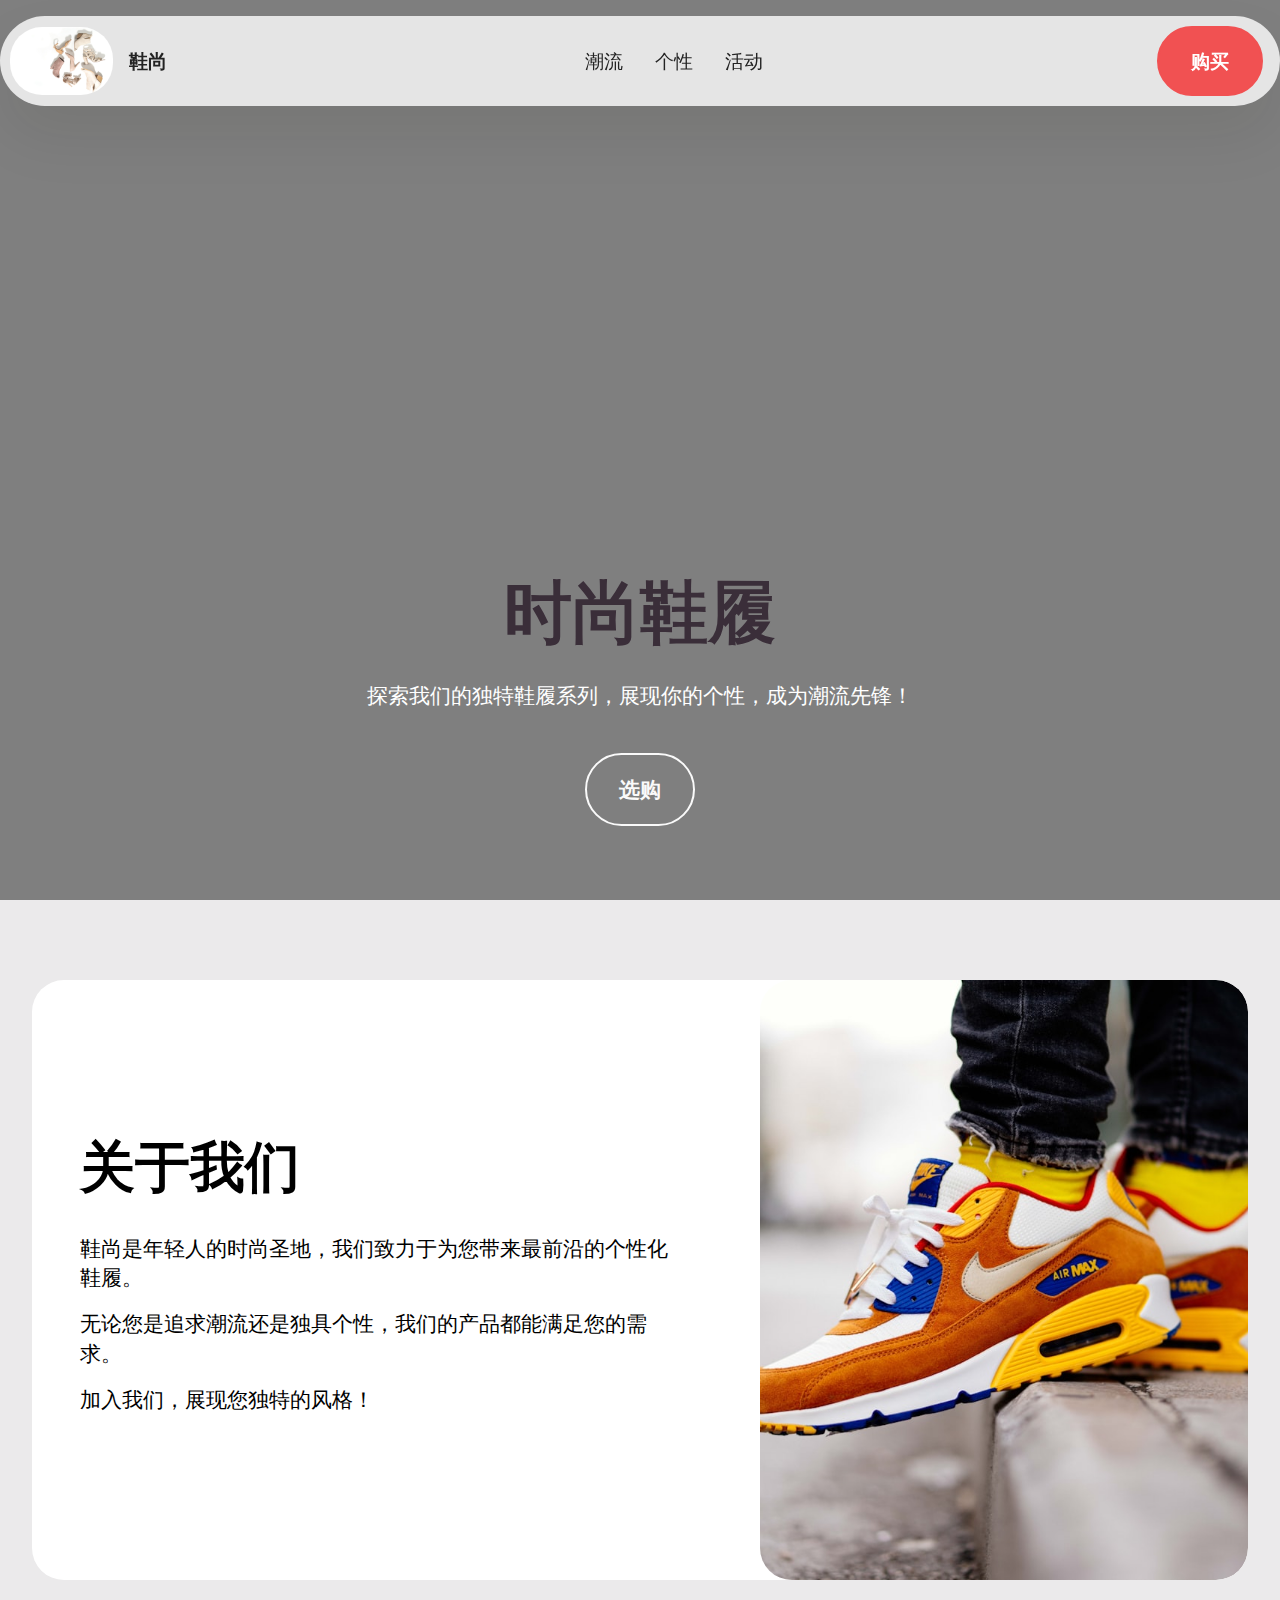
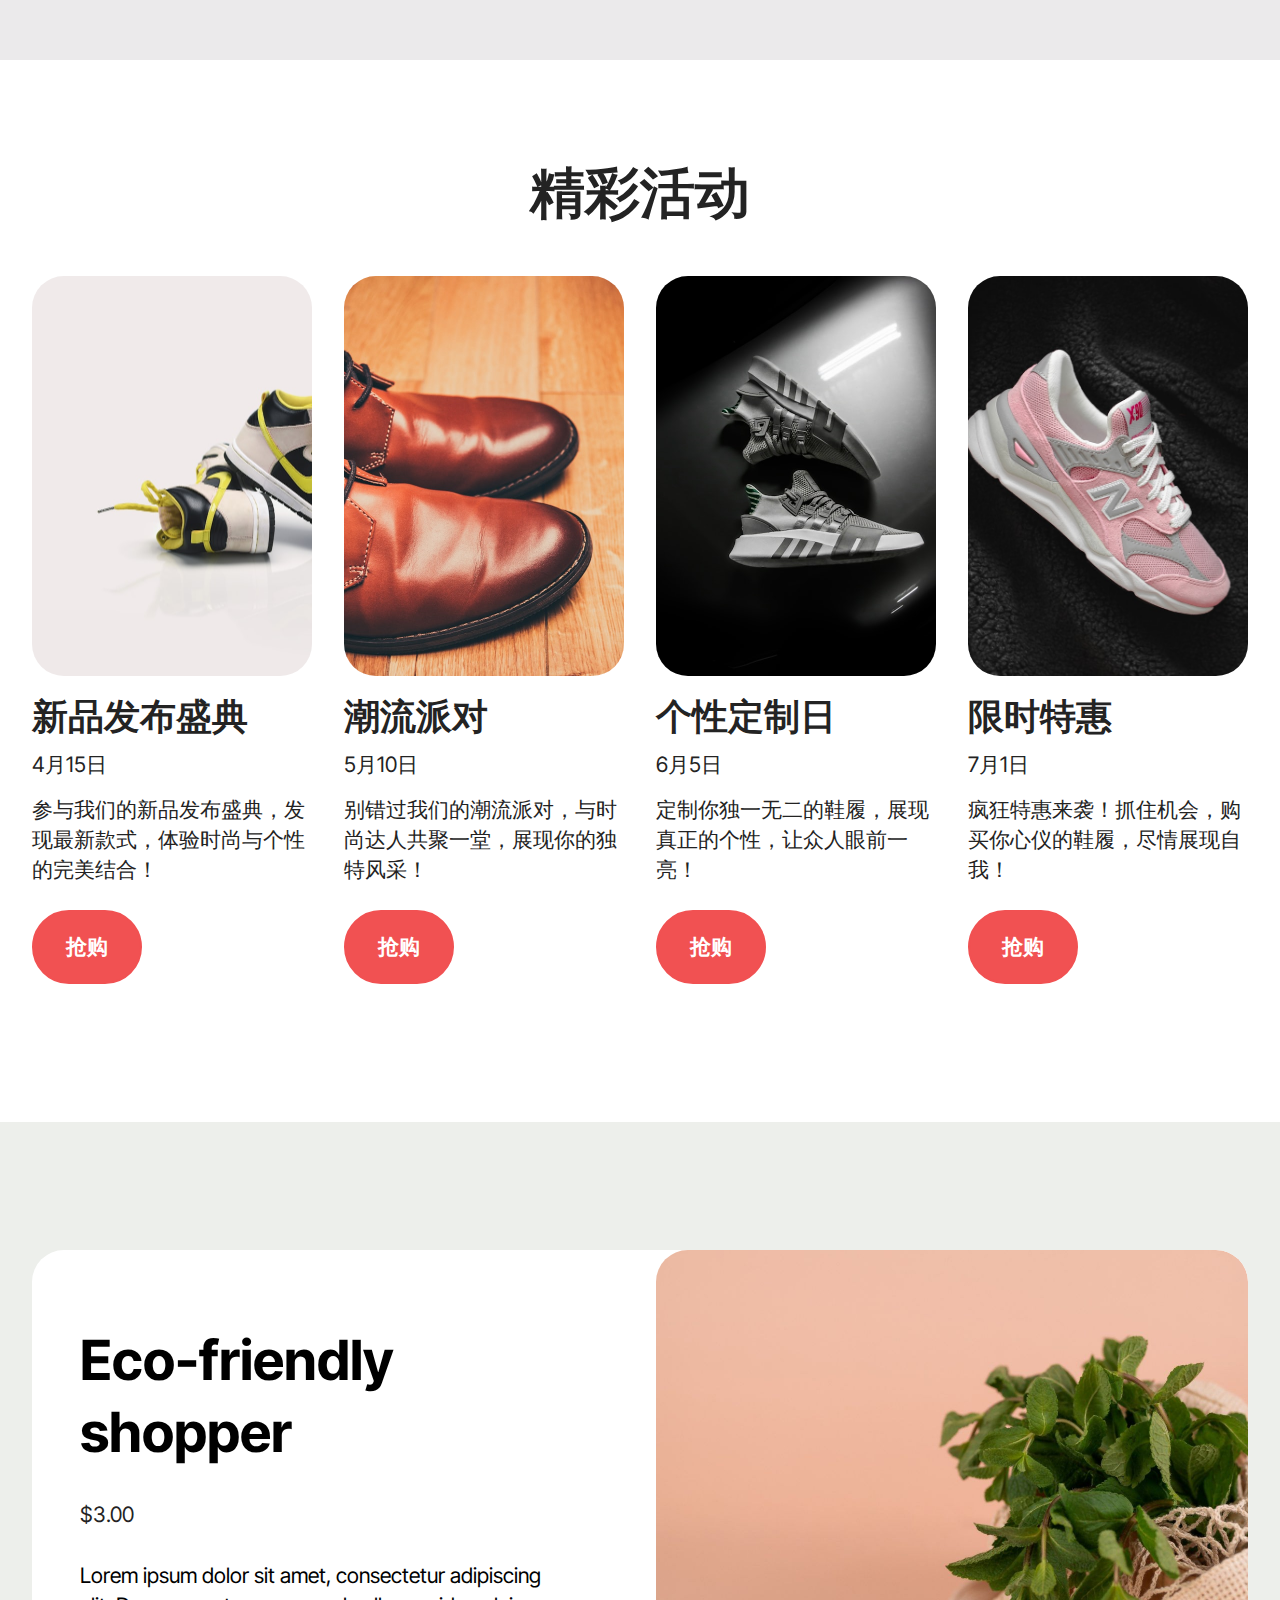
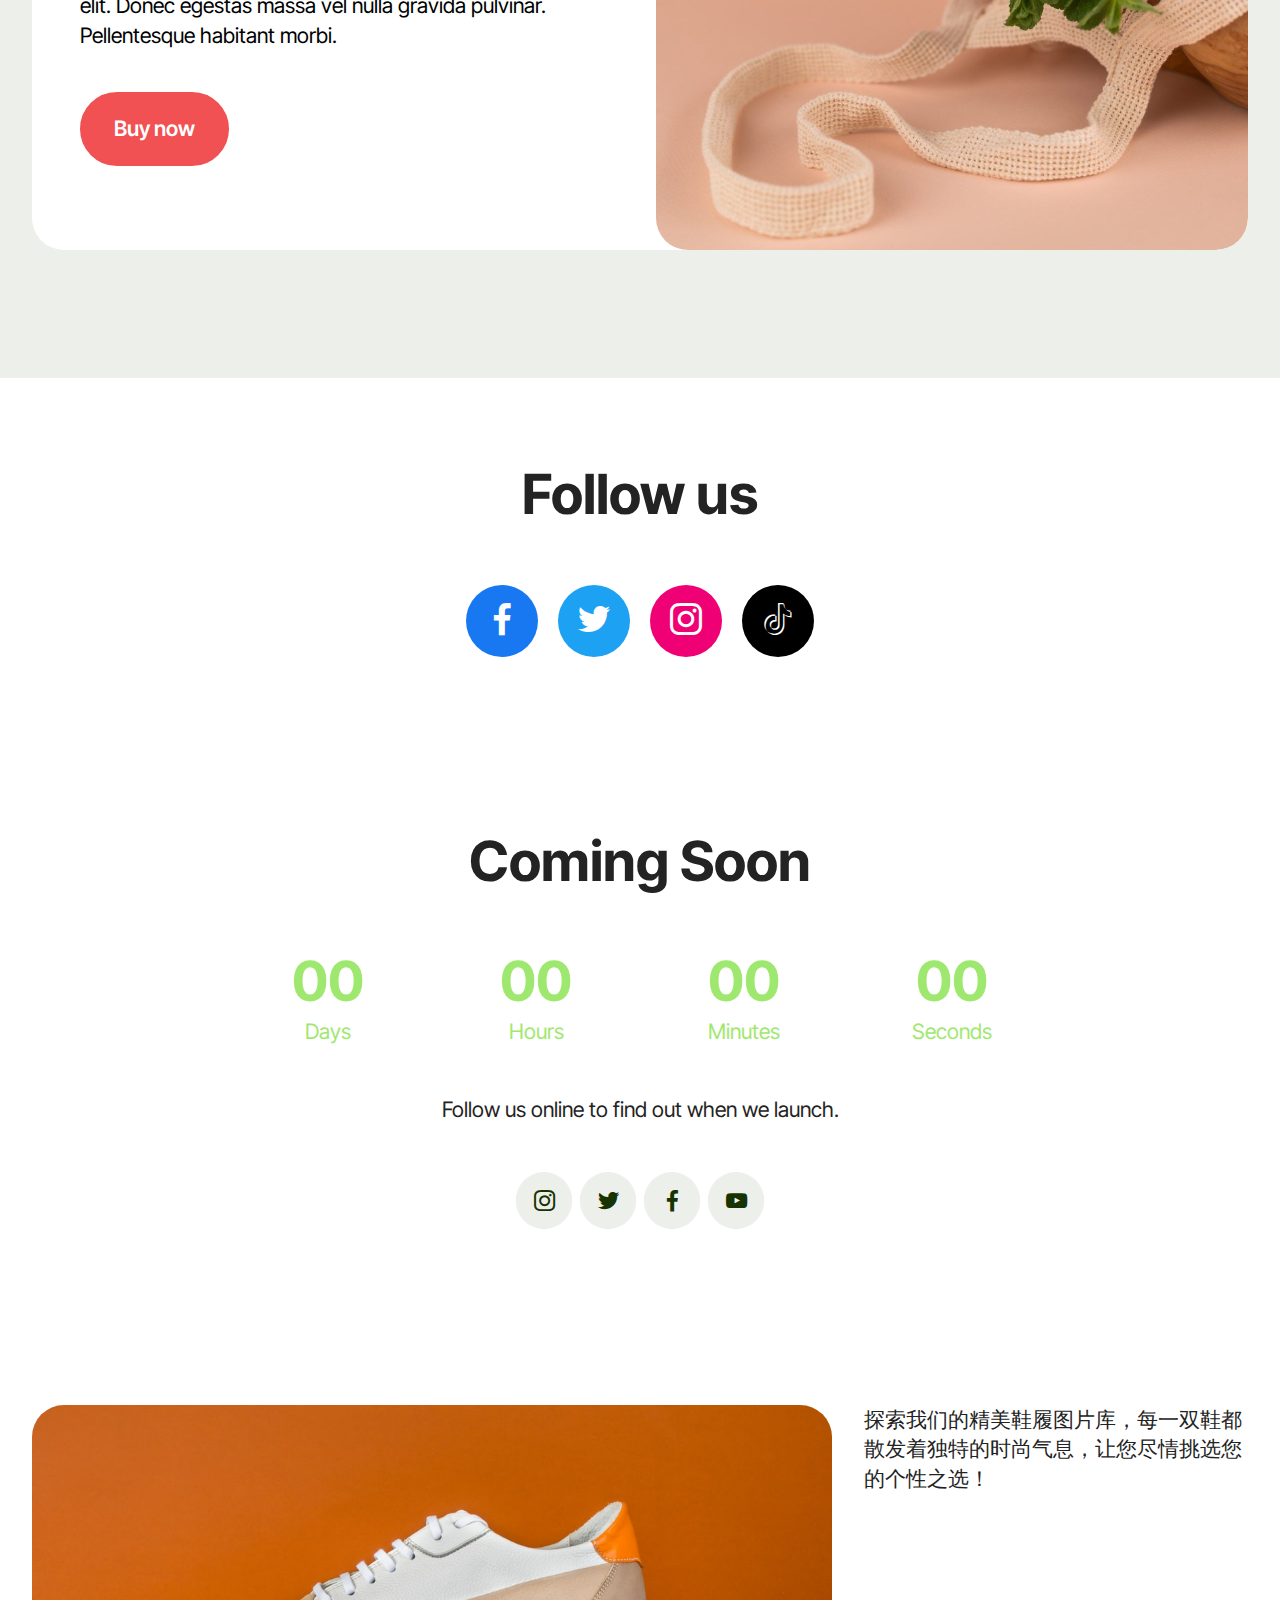
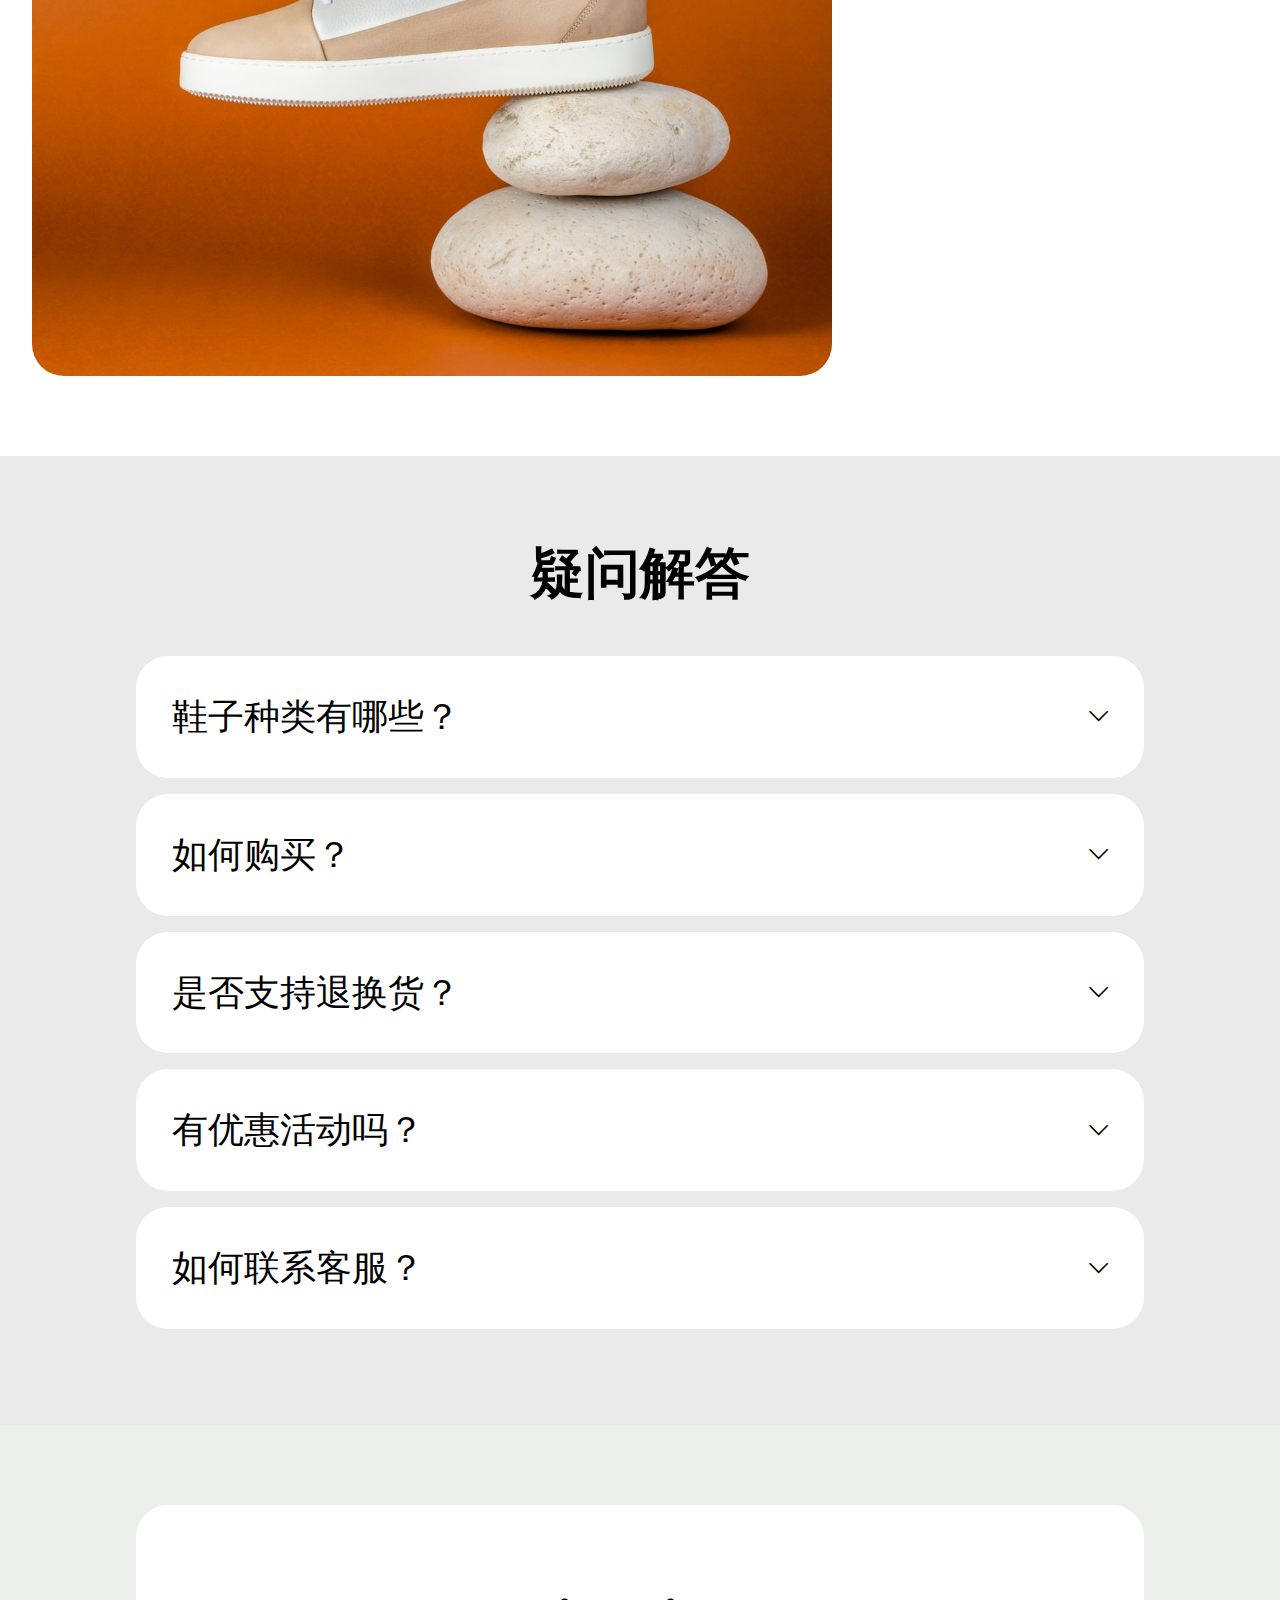
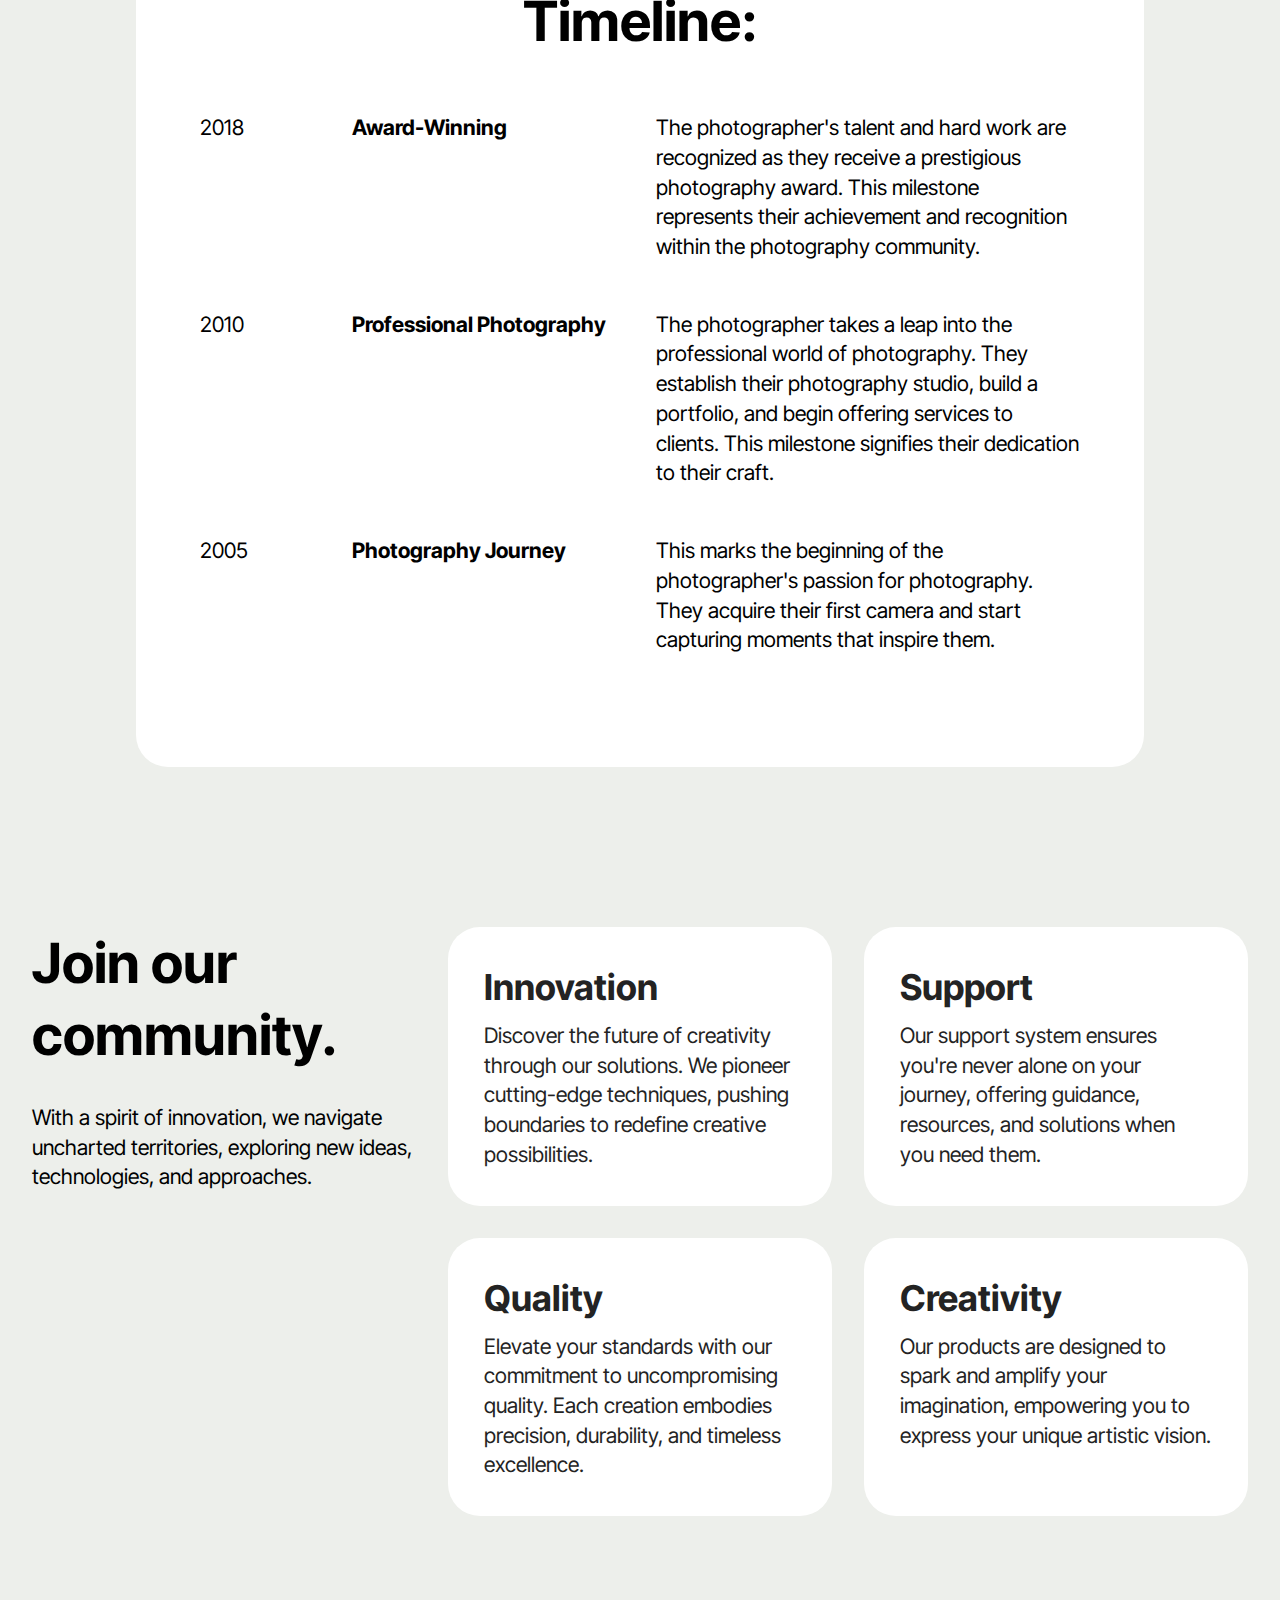
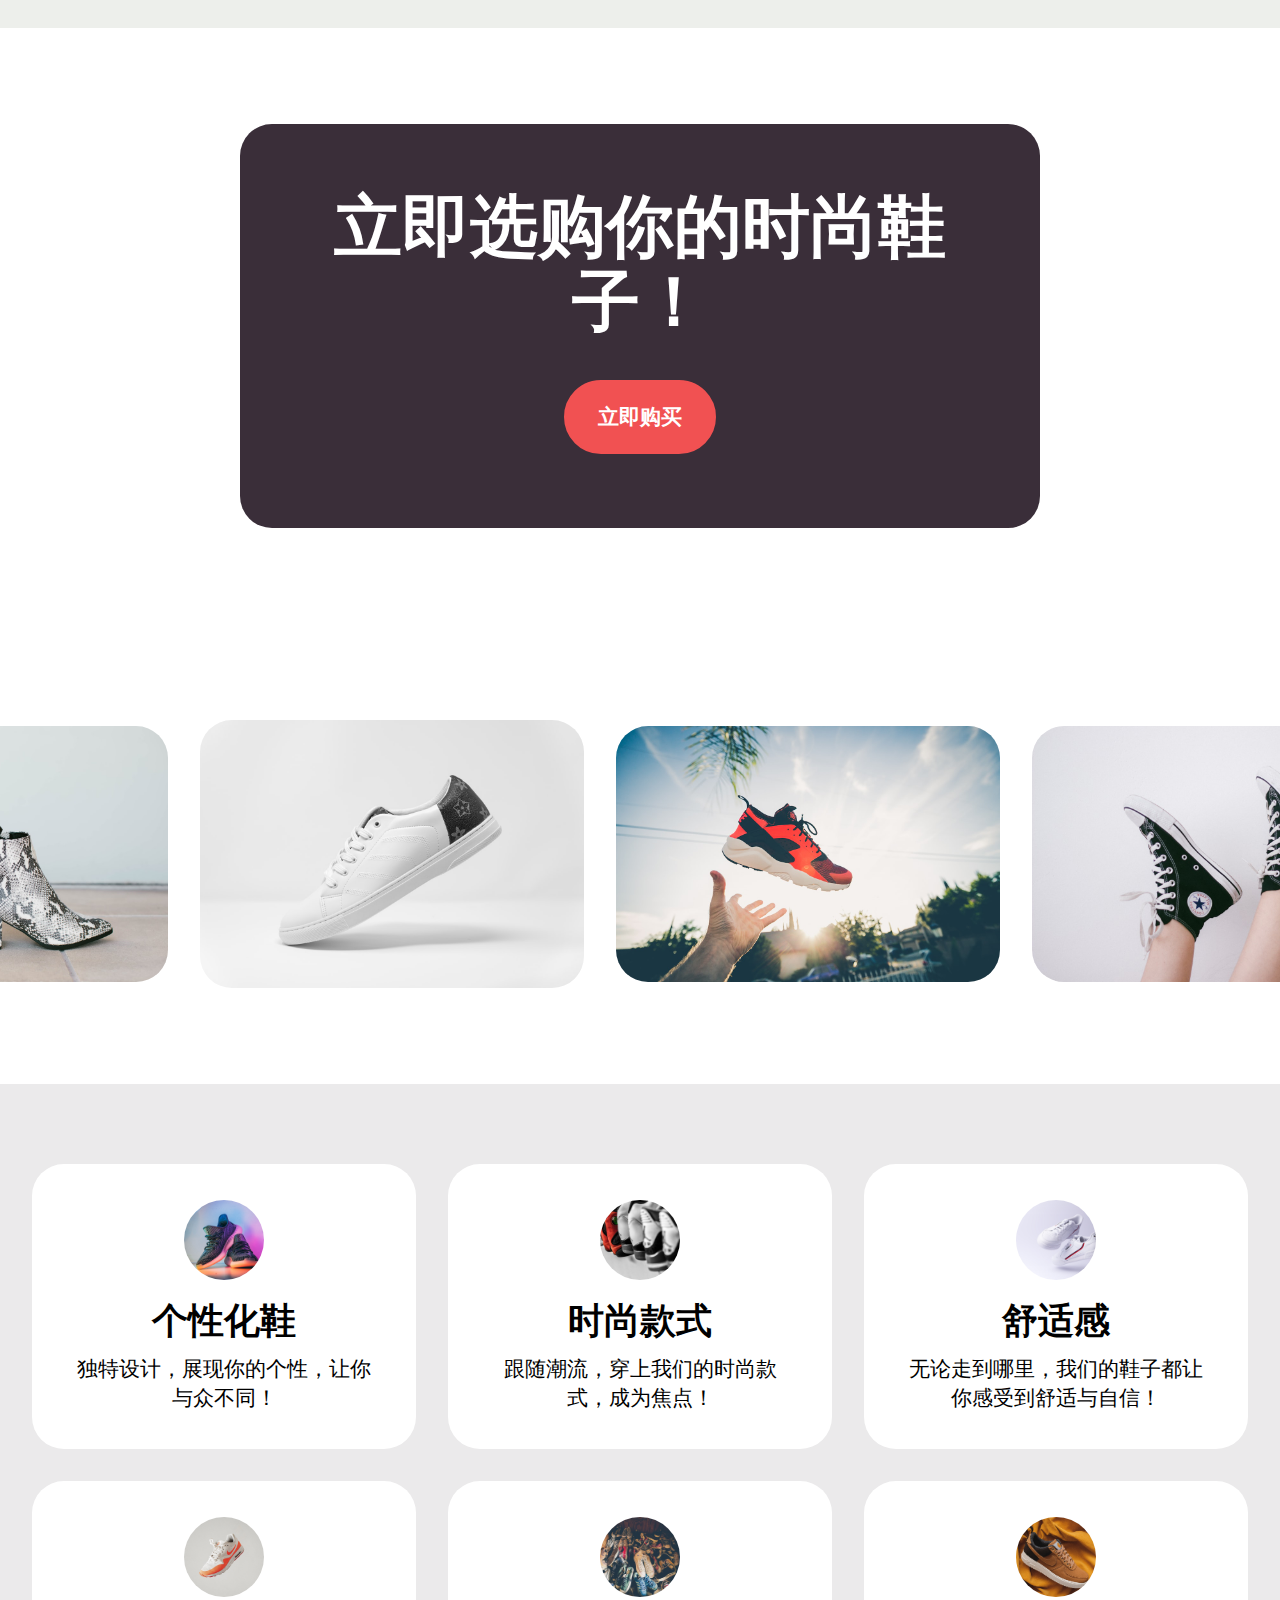
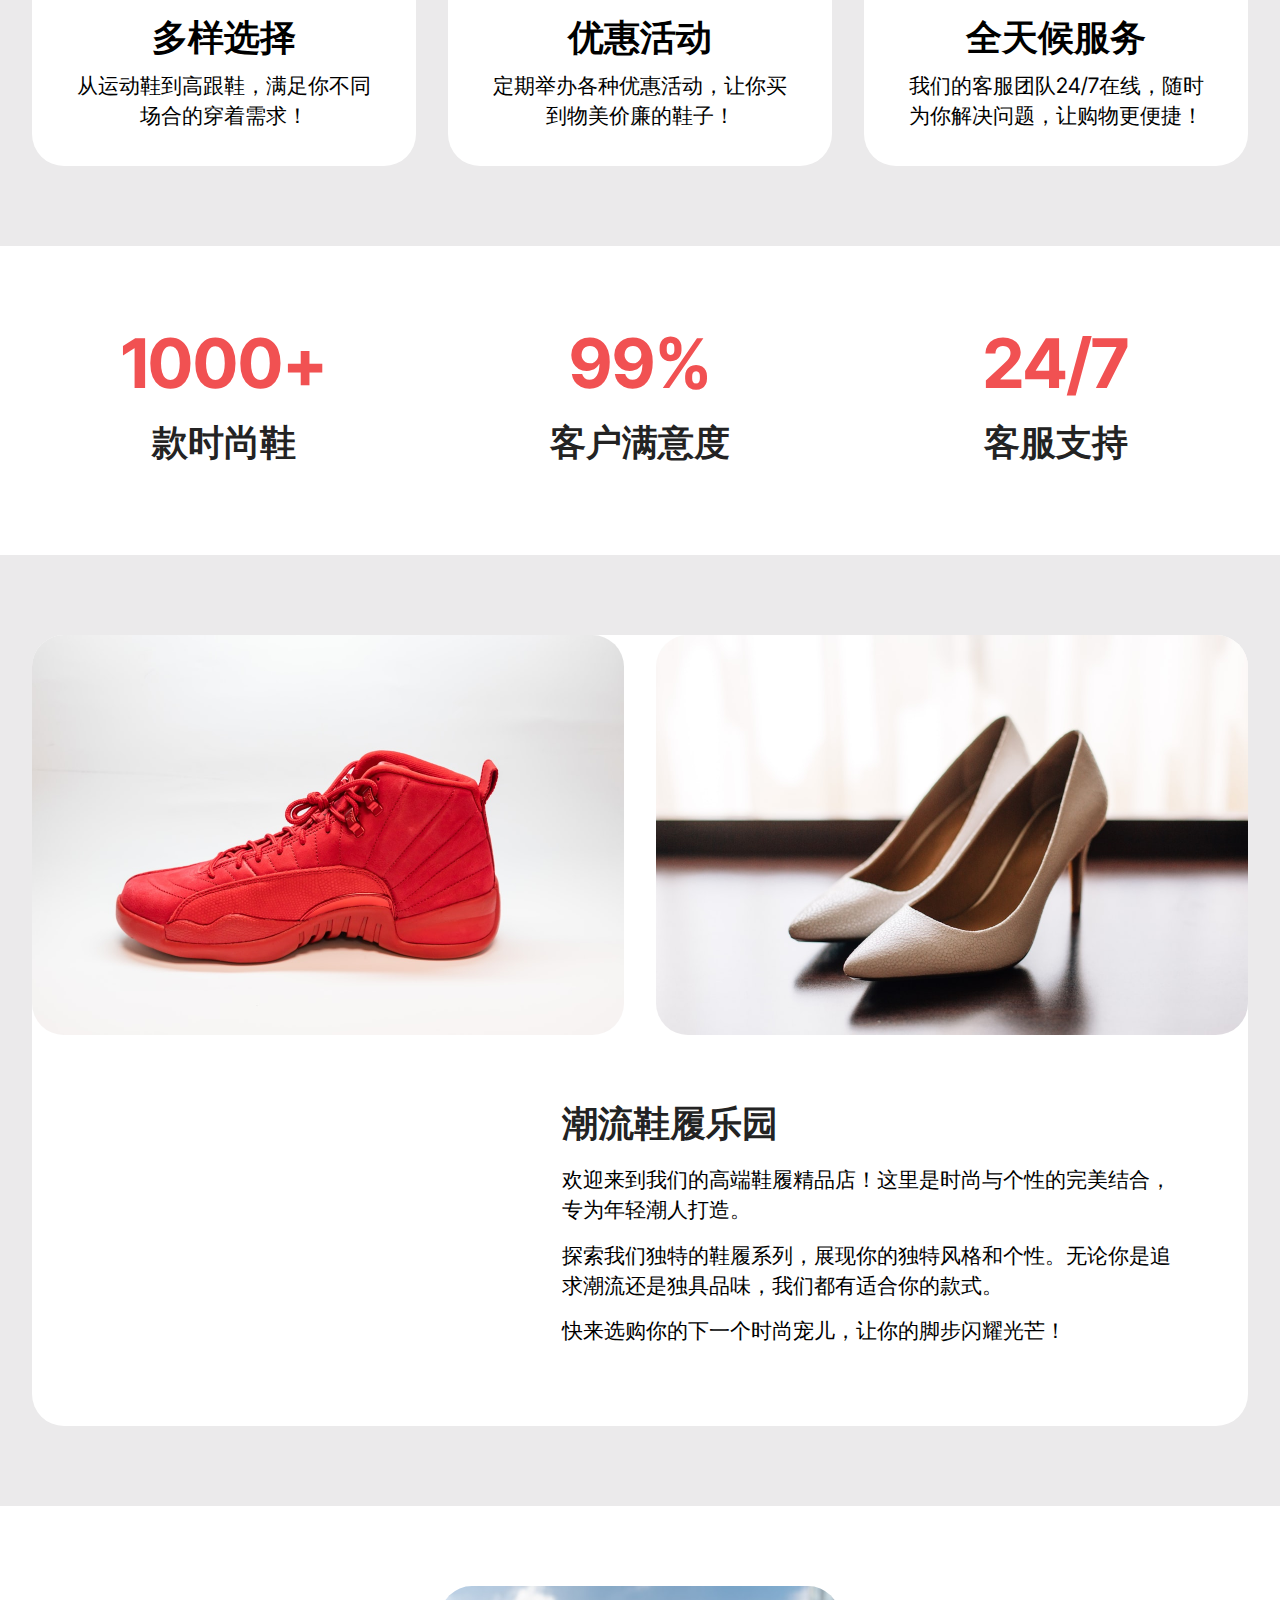
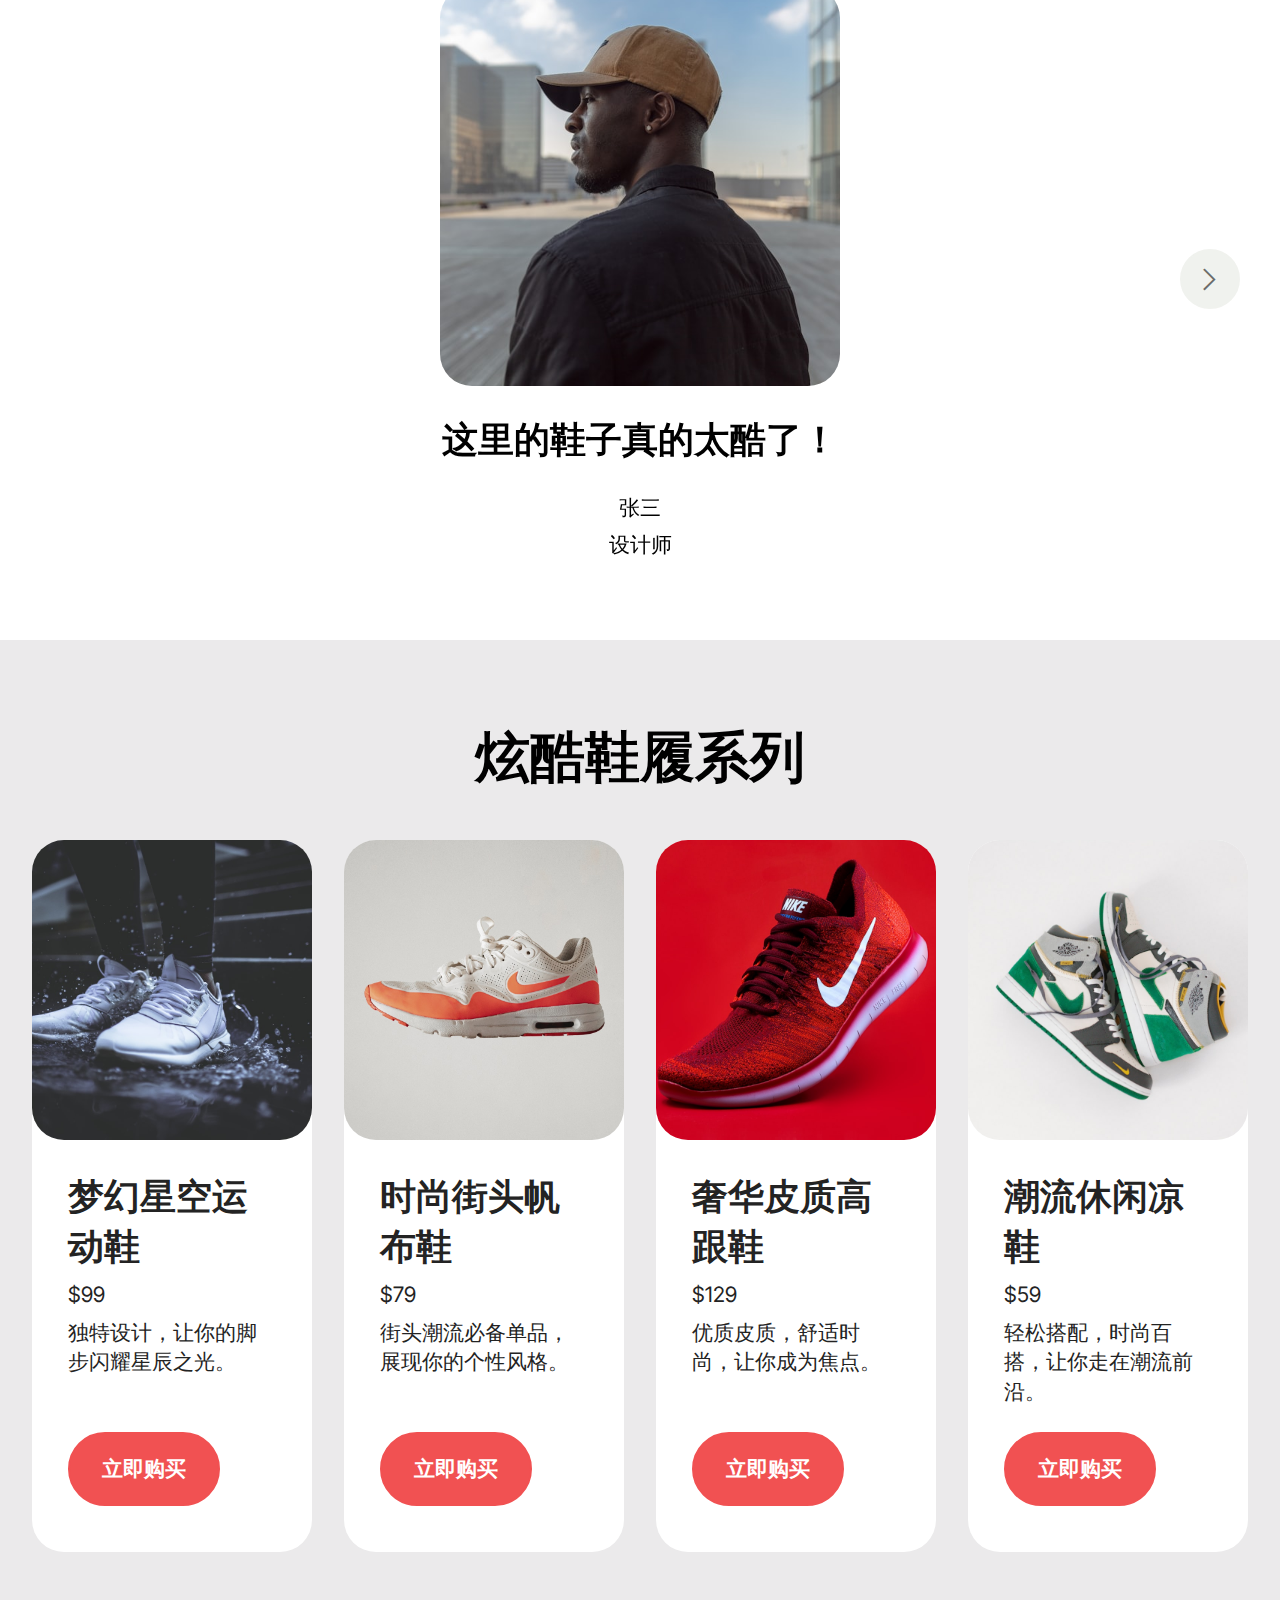
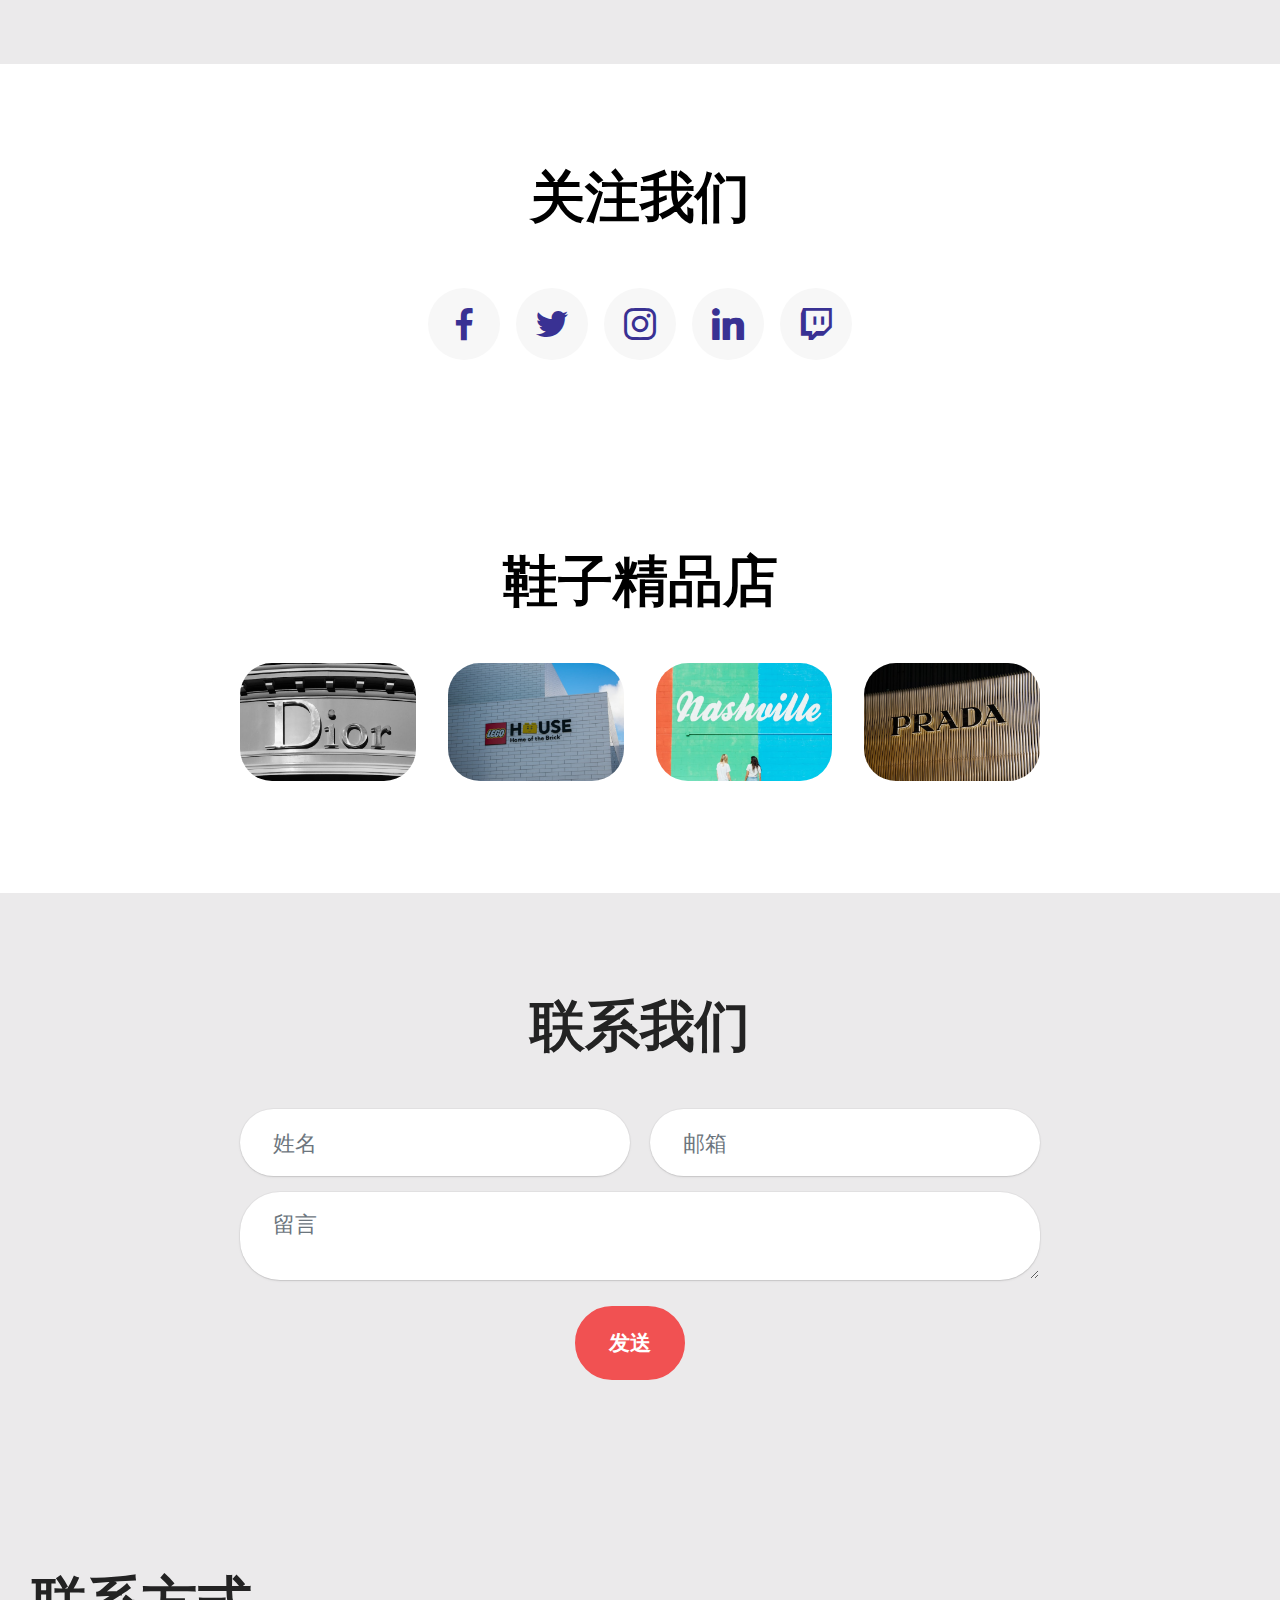
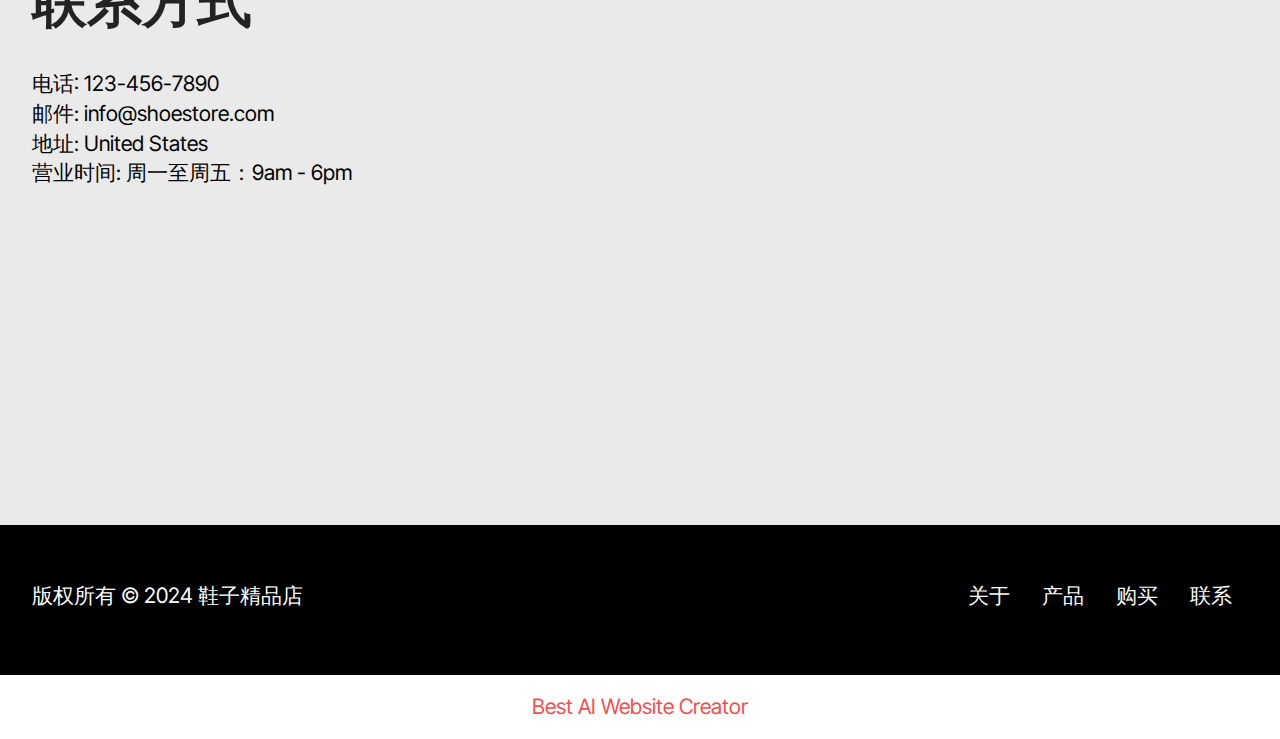
==== index.html @ a9152b02 "create github pages" ====
<!DOCTYPE html>
<html  >
<head>
  <!-- Site made with Mobirise Website Builder v5.9.17, https://mobirise.com -->
  <meta charset="UTF-8">
  <meta http-equiv="X-UA-Compatible" content="IE=edge">
  <meta name="generator" content="Mobirise v5.9.17, mobirise.com">
  <meta name="viewport" content="width=device-width, initial-scale=1, minimum-scale=1">
  <link rel="shortcut icon" href="assets/images/photo-1519415943484-9fa1873496d4.jpeg" type="image/x-icon">
  <meta name="description" content="我们的网站专注于为年轻人提供个性化、时尚的鞋子产品，让你的步伐与众不同。">
  
  
  <title>时尚鞋品</title>
  <link rel="stylesheet" href="assets/web/assets/mobirise-icons2/mobirise2.css">
  <link rel="stylesheet" href="assets/bootstrap/css/bootstrap.min.css">
  <link rel="stylesheet" href="assets/bootstrap/css/bootstrap-grid.min.css">
  <link rel="stylesheet" href="assets/bootstrap/css/bootstrap-reboot.min.css">
  <link rel="stylesheet" href="assets/parallax/jarallax.css">
  <link rel="stylesheet" href="assets/dropdown/css/style.css">
  <link rel="stylesheet" href="assets/socicon/css/styles.css">
  <link rel="stylesheet" href="assets/theme/css/style.css">
  <link rel="preload" href="https://fonts.googleapis.com/css2?family=Inter+Tight:wght@400;700&display=swap&display=swap" as="style" onload="this.onload=null;this.rel='stylesheet'">
  <noscript><link rel="stylesheet" href="https://fonts.googleapis.com/css2?family=Inter+Tight:wght@400;700&display=swap&display=swap"></noscript>
  <link rel="preload" as="style" href="assets/mobirise/css/mbr-additional.css?v=G4DQ1J"><link rel="stylesheet" href="assets/mobirise/css/mbr-additional.css?v=G4DQ1J" type="text/css">

  
  
  
</head>
<body>
  
  <section data-bs-version="5.1" class="menu menu2 cid-u8G5Q96lY0" once="menu" id="menu-5-u8G5Q96lY0">
	

	<nav class="navbar navbar-dropdown navbar-fixed-top navbar-expand-lg">
		<div class="container">
			<div class="navbar-brand">
				<span class="navbar-logo">
					<a href="https://mobiri.se">
						<img src="assets/images/photo-1519415943484-9fa1873496d4.jpeg" alt="Mobirise Website Builder" style="height: 4.3rem;">
					</a>
				</span>
				<span class="navbar-caption-wrap"><a class="navbar-caption text-black display-4" href="https://mobiri.se">鞋尚</a></span>
			</div>
			<button class="navbar-toggler" type="button" data-toggle="collapse" data-bs-toggle="collapse" data-target="#navbarSupportedContent" data-bs-target="#navbarSupportedContent" aria-controls="navbarNavAltMarkup" aria-expanded="false" aria-label="Toggle navigation">
				<div class="hamburger">
					<span></span>
					<span></span>
					<span></span>
					<span></span>
				</div>
			</button>
			<div class="collapse navbar-collapse" id="navbarSupportedContent">
				<ul class="navbar-nav nav-dropdown" data-app-modern-menu="true">
					<li class="nav-item">
						<a class="nav-link link text-black display-4" href="https://mobiri.se">潮流</a>
					</li>
					<li class="nav-item">
						<a class="nav-link link text-black display-4" href="https://mobiri.se" aria-expanded="false">个性</a>
					</li>
					<li class="nav-item">
						<a class="nav-link link text-black display-4" href="https://mobiri.se">活动</a>
					</li>
				</ul>
				
				<div class="navbar-buttons mbr-section-btn">
					<a class="btn btn-primary display-4" href="https://mobiri.se">购买</a>
				</div>
			</div>
		</div>
	</nav>
</section>

<section data-bs-version="5.1" class="header18 cid-u8G5Q96Yy4 mbr-fullscreen" data-bg-video="https://www.youtube.com/embed/yIVl7KOnA2A?autoplay=1&amp;loop=1&amp;playlist=yIVl7KOnA2A&amp;t=20&amp;mute=1&amp;playsinline=1&amp;controls=0&amp;showinfo=0&amp;autohide=1&amp;allowfullscreen=true&amp;mode=transparent" id="hero-16-u8G5Q96Yy4">
  

  <div class="mbr-overlay" style="opacity: 0.5; background-color: rgb(0, 0, 0);"></div>
  <div class="container-fluid">
    <div class="row">
      <div class="content-wrap col-12 col-md-12">
        <h1 class="mbr-section-title mbr-fonts-style mbr-white mb-4 display-1">
          <strong>时尚鞋履</strong>
        </h1>
        
        <p class="mbr-fonts-style mbr-text mbr-white mb-4 display-7">探索我们的独特鞋履系列，展现你的个性，成为潮流先锋！</p>
        <div class="mbr-section-btn">
          <a class="btn btn-white-outline display-7" href="https://mobiri.se">选购</a>
        </div>
      </div>
    </div>
  </div>
</section>

<section data-bs-version="5.1" class="article05 cid-u8G5Q97QCG" id="about-me-5-u8G5Q97QCG">
  

  
  

  <div class="container">
    <div class="row justify-content-center align-items-center">
      <div class="col-12">
        <div class="card-wrapper">
          <div class="row">
            <div class="col-12 col-md-12 col-lg-5 image-wrapper">
              <img class="w-100" src="assets/images/photo-1514989940723-e8e51635b782.jpeg" alt="Mobirise Website Builder">
            </div>
            <div class="col-12 col-lg col-md-12">
              <div class="text-wrapper align-left">
                <h1 class="mbr-section-title mbr-fonts-style mb-4 display-2">
                  <strong>关于我们</strong>
                </h1>
                <p class="mbr-text mbr-fonts-style mb-3 display-7">鞋尚是年轻人的时尚圣地，我们致力于为您带来最前沿的个性化鞋履。</p>
                <p class="mbr-text mbr-fonts-style mb-3 display-7">无论您是追求潮流还是独具个性，我们的产品都能满足您的需求。</p>
                <p class="mbr-text mbr-fonts-style display-7">加入我们，展现您独特的风格！</p>
                
              </div>
            </div>
          </div>
        </div>
      </div>
    </div>
  </div>
</section>

<section data-bs-version="5.1" class="features03 cid-u8G5Q9720L" id="events-1-u8G5Q9720L">
  
  
  <div class="container-fluid">
    <div class="row justify-content-center mb-5">
      <div class="col-12 content-head">
        <div class="mbr-section-head">
          <h4 class="mbr-section-title mbr-fonts-style align-center mb-0 display-2">
            <strong>精彩活动</strong>
          </h4>
          
        </div>
      </div>
    </div>
    <div class="row">
      <div class="item features-image col-12 col-md-6 col-lg-3 active">
        <div class="item-wrapper">
          <div class="item-img mb-3">
            <img src="assets/images/photo-1524532787116-e70228437bbe.jpeg" alt="Mobirise Website Builder" title="">
          </div>
          <div class="item-content align-left">
            <h5 class="item-title mbr-fonts-style mt-0 mb-2 display-5">
              <strong>新品发布盛典</strong>
            </h5>
            <p class="mbr-text mbr-fonts-style mb-3 display-7">4月15日</p>
            <p class="mbr-text mbr-fonts-style mb-3 display-7">参与我们的新品发布盛典，发现最新款式，体验时尚与个性的完美结合！</p>
            <div class="mbr-section-btn item-footer">
              <a href="" class="btn item-btn btn-primary display-7">抢购</a>
            </div>
          </div>
        </div>
      </div>
      <div class="item features-image col-12 col-md-6 col-lg-3">
        <div class="item-wrapper">
          <div class="item-img mb-3">
            <img src="assets/images/photo-1449505278894-297fdb3edbc1.jpeg" alt="Mobirise Website Builder" title="" data-slide-to="1" data-bs-slide-to="1">
          </div>
          <div class="item-content align-left">
            <h5 class="item-title mbr-fonts-style mb-2 mt-0 display-5">
              <strong>潮流派对</strong>
            </h5>
            <p class="mbr-text mbr-fonts-style mb-3 display-7">5月10日</p>
            <p class="mbr-text mbr-fonts-style mb-3 display-7">别错过我们的潮流派对，与时尚达人共聚一堂，展现你的独特风采！</p>
            <div class="mbr-section-btn item-footer">
              <a href="" class="btn item-btn btn-primary display-7">抢购</a>
            </div>
          </div>
        </div>
      </div>
      <div class="item features-image col-12 col-md-6 col-lg-3">
        <div class="item-wrapper">
          <div class="item-img mb-3">
            <img src="assets/images/photo-1518002171953-a080ee817e1f.jpeg" alt="Mobirise Website Builder" title="" data-slide-to="2" data-bs-slide-to="2">
          </div>
          <div class="item-content align-left">
            <h5 class="item-title mbr-fonts-style mb-2 mt-0 display-5">
              <strong>个性定制日</strong>
            </h5>
            <p class="mbr-text mbr-fonts-style mb-3 display-7">6月5日</p>
            <p class="mbr-text mbr-fonts-style mb-3 display-7">定制你独一无二的鞋履，展现真正的个性，让众人眼前一亮！</p>
            <div class="mbr-section-btn item-footer">
              <a href="" class="btn item-btn btn-primary display-7">抢购</a>
            </div>
          </div>
        </div>
      </div>
      <div class="item features-image col-12 col-md-6 col-lg-3">
        <div class="item-wrapper">
          <div class="item-img mb-3">
            <img src="assets/images/photo-1551107696-a4b0c5a0d9a2.jpeg" alt="Mobirise Website Builder" title="" data-slide-to="2" data-bs-slide-to="2">
          </div>
          <div class="item-content align-left">
            <h5 class="item-title mbr-fonts-style mb-2 mt-0 display-5">
              <strong>限时特惠</strong>
            </h5>
            <p class="mbr-text mbr-fonts-style mb-3 display-7">7月1日</p>
            <p class="mbr-text mbr-fonts-style mb-3 display-7">疯狂特惠来袭！抓住机会，购买你心仪的鞋履，尽情展现自我！</p>
            <div class="mbr-section-btn item-footer">
              <a href="" class="btn item-btn btn-primary display-7">抢购</a>
            </div>
          </div>
        </div>
      </div>
    </div>
  </div>
</section>

<section data-bs-version="5.1" class="features025 cid-u8Qt4WSPFW" id="features025-0">
  

  
  

  <div class="container">
    <div class="row justify-content-center align-items-center">
      <div class="col-12">
        <div class="card-wrapper">
          <div class="row">
            <div class="col-12 col-md-12 col-lg-6 image-wrapper">
              <img class="w-100" src="assets/images/shop4.jpg" alt="Mobirise Website Builder">
            </div>
            <div class="col-12 col-lg col-md-12">
              <div class="text-wrapper align-left">
                <h5 class="mbr-section-title mbr-fonts-style mb-4 display-2">
                  <strong>Eco-friendly shopper</strong>
                </h5>
                <p class="price mbr-fonts-style mb-4 display-7">
                  $3.00<br>
                </p>
                <p class="mbr-text mbr-fonts-style mb-4 display-7">
                  Lorem ipsum dolor sit amet, consectetur adipiscing elit. Donec
                  egestas massa vel nulla gravida pulvinar. Pellentesque
                  habitant morbi.<br>
                </p>
                <div class="mbr-section-btn mt-3">
                  <a class="btn btn-lg btn-primary display-7" href="https://mobiri.se">Buy now</a>
                </div>
              </div>
            </div>
          </div>
        </div>
      </div>
    </div>
  </div>
</section>

<section data-bs-version="5.1" class="social4 cid-u8QMaXLTaz" id="social04-b">
    
    
    

    <div class="container">
        <div class="media-container-row">
            <div class="col-12">
                <h3 class="mbr-section-title align-center mb-5 mbr-fonts-style display-2">
                    <strong>Follow us</strong>
                </h3>
                <div class="social-list align-center">
                    <a class="iconfont-wrapper bg-facebook m-2 " target="_blank" href="https://mobiri.se">
                        <span class="socicon-facebook socicon"></span>
                    </a>
                    <a class="iconfont-wrapper bg-twitter m-2" href="https://mobiri.se" target="_blank">
                        <span class="socicon-twitter socicon"></span>
                    </a>
                    <a class="iconfont-wrapper bg-instagram m-2" href="https://mobiri.se" target="_blank">
                        <span class="socicon-instagram socicon"></span>
                    </a>
                    
                    
                    
                    
                    
                    <a class="iconfont-wrapper bg-tiktok m-2" href="https://mobiri.se" target="_blank">
                        <span class="socicon-tiktok socicon"></span>
                    </a>
                    
                    
                </div>
            </div>
        </div>
    </div>
</section>

<section data-bs-version="5.1" class="countdown1 cid-u8Qt5sM6xh" id="countdown1-1">
    
    
    
    
    <div class="container">
        <div class="row justify-content-center">
            <div class="col-lg-8">
                <h3 class="mbr-section-title mb-5 align-center mbr-fonts-style display-2">
                    <strong>Coming Soon</strong>
                </h3>
                
                <div class="countdown-cont align-center mb-5 display-2">
                    <div title="Days" class="daysCountdown col-xs-3 col-sm-3 col-md-3 display-4"></div>
                    <div title="Hours" class="hoursCountdown col-xs-3 col-sm-3 col-md-3 display-4"></div>
                    <div title="Minutes" class="minutesCountdown col-xs-3 col-sm-3 col-md-3 display-4"></div>
                    <div title="Seconds" class="secondsCountdown col-xs-3 col-sm-3 col-md-3 display-4"></div>
                    <div class="countdown" data-due-date="2025/01/01"></div>
                </div>
                <p class="mbr-text mb-5 align-center mbr-fonts-style display-7">
                    Follow us online to find out when we launch.
                </p>
                <div class="icons-menu row justify-content-center display-7">
                    
                    
                    
                    
                <div class="soc-item col-auto">
                        <a href="https://instagram.com/mobirise" target="_blank" class="social__link">
                            <span class="mbr-iconfont socicon-instagram socicon"></span>
                        </a>
                    </div><div class="soc-item col-auto">
                        <a href="https://twitter.com/mobirise" target="_blank" class="social__link">
                            <span class="mbr-iconfont socicon-twitter socicon"></span>
                        </a>
                    </div><div class="soc-item col-auto">
                        <a href="https://facebook.com/Mobirise/" target="_blank" class="social__link">
                            <span class="mbr-iconfont socicon socicon-facebook"></span>
                        </a>
                    </div><div class="soc-item col-auto">
                        <a href="https://youtube.com/c/mobirise" target="_blank" class="social__link">
                            <span class="mbr-iconfont socicon socicon-youtube"></span>
                        </a>
                    </div></div>
                
            </div>
        </div>
    </div>
</section>

<section data-bs-version="5.1" class="image05 cid-u8G5Q9706r" id="image-7-u8G5Q9706r">    
    
    
    
    <div class="container">
        <div class="row ">
            <div class="col-12 col-lg-8">
                <div class="image-wrapper mb-4">
                    <img class="w-100" src="assets/images/photo-1603808033587-935942847de4.jpeg" alt="Mobirise Website Builder">
                </div>
                
            </div>
            <div class="col-12 col-lg">
                <p class="mbr-side-description mbr-fonts-style mb-4 align-center display-7">探索我们的精美鞋履图片库，每一双鞋都散发着独特的时尚气息，让您尽情挑选您的个性之选！</p>
            </div>
        </div>
    </div>
</section>

<section data-bs-version="5.1" class="list1 cid-u8G5Q9795j" id="faq-1-u8G5Q9795j">
    
    
    <div class="container">
        <div class="row justify-content-center">
            <div class="col-12 col-md-12 col-lg-10 m-auto">
                <div class="content">
                    <div class="row justify-content-center mb-5">
                        <div class="col-12 content-head">
                            <div class="mbr-section-head">
                                <h4 class="mbr-section-title mbr-fonts-style align-center mb-0 display-2">
                                    <strong>疑问解答</strong>
                                </h4>
                                
                            </div>
                        </div>
                    </div>
                    <div id="bootstrap-accordion_8" class="panel-group accordionStyles accordion" role="tablist" aria-multiselectable="true">
                        <div class="card">
                            <div class="card-header" role="tab" id="headingOne">
                                <a role="button" class="panel-title collapsed" data-toggle="collapse" data-bs-toggle="collapse" data-core="" href="#collapse1_8" aria-expanded="false" aria-controls="collapse1">
                                    <h6 class="panel-title-edit mbr-semibold mbr-fonts-style mb-0 display-5">鞋子种类有哪些？</h6>
                                    <span class="sign mbr-iconfont mobi-mbri-arrow-down"></span>
                                </a>
                            </div>
                            <div id="collapse1_8" class="panel-collapse noScroll collapse" role="tabpanel" aria-labelledby="headingOne" data-parent="#accordion" data-bs-parent="#bootstrap-accordion_8">
                                <div class="panel-body">
                                    <p class="mbr-fonts-style panel-text display-7">我们网站提供各种个性化、时尚款的鞋子，包括运动鞋、休闲鞋、高跟鞋等。无论你是追求舒适还是时尚，我们都能满足你的需求！</p>
                                </div>
                            </div>
                        </div>
                        <div class="card">
                            <div class="card-header" role="tab" id="headingOne">
                                <a role="button" class="panel-title collapsed" data-toggle="collapse" data-bs-toggle="collapse" data-core="" href="#collapse2_8" aria-expanded="false" aria-controls="collapse2">
                                    <h6 class="panel-title-edit mbr-semibold mbr-fonts-style mb-0 display-5">如何购买？</h6>
                                    <span class="sign mbr-iconfont mobi-mbri-arrow-down"></span>
                                </a>
                            </div>
                            <div id="collapse2_8" class="panel-collapse noScroll collapse" role="tabpanel" aria-labelledby="headingOne" data-parent="#accordion" data-bs-parent="#bootstrap-accordion_8">
                                <div class="panel-body">
                                    <p class="mbr-fonts-style panel-text display-7">购买我们的鞋子非常简单！只需在网站上选择你喜欢的款式和尺码，添加到购物车，然后轻松结账即可。快来体验一下吧！</p>
                                </div>
                            </div>
                        </div>
                        <div class="card">
                            <div class="card-header" role="tab" id="headingOne">
                                <a role="button" class="panel-title collapsed" data-toggle="collapse" data-bs-toggle="collapse" data-core="" href="#collapse3_8" aria-expanded="false" aria-controls="collapse3">
                                    <h6 class="panel-title-edit mbr-semibold mbr-fonts-style mb-0 display-5">是否支持退换货？</h6>
                                    <span class="sign mbr-iconfont mobi-mbri-arrow-down"></span>
                                </a>
                            </div>
                            <div id="collapse3_8" class="panel-collapse noScroll collapse" role="tabpanel" aria-labelledby="headingOne" data-parent="#accordion" data-bs-parent="#bootstrap-accordion_8">
                                <div class="panel-body">
                                    <p class="mbr-fonts-style panel-text display-7">我们提供无忧退换货服务！如果你对购买的鞋子不满意，可在一定时间内申请退换货，让你购物无忧无虑！</p>
                                </div>
                            </div>
                        </div>
                        <div class="card">
                            <div class="card-header" role="tab" id="headingOne">
                                <a role="button" class="panel-title collapsed" data-toggle="collapse" data-bs-toggle="collapse" data-core="" href="#collapse4_8" aria-expanded="false" aria-controls="collapse4">
                                    <h6 class="panel-title-edit mbr-semibold mbr-fonts-style mb-0 display-5">有优惠活动吗？</h6>
                                    <span class="sign mbr-iconfont mobi-mbri-arrow-down"></span>
                                </a>
                            </div>
                            <div id="collapse4_8" class="panel-collapse noScroll collapse" role="tabpanel" aria-labelledby="headingOne" data-parent="#accordion" data-bs-parent="#bootstrap-accordion_8">
                                <div class="panel-body">
                                    <p class="mbr-fonts-style panel-text display-7">定期关注我们的网站，你将有机会参与各种优惠活动，折扣、赠品等福利等你来拿！快来抢购吧！</p>
                                </div>
                            </div>
                        </div>
                        <div class="card">
                            <div class="card-header" role="tab" id="headingOne">
                                <a role="button" class="panel-title collapsed" data-toggle="collapse" data-bs-toggle="collapse" data-core="" href="#collapse5_8" aria-expanded="false" aria-controls="collapse5">
                                    <h6 class="panel-title-edit mbr-semibold mbr-fonts-style mb-0 display-5">如何联系客服？</h6>
                                    <span class="sign mbr-iconfont mobi-mbri-arrow-down"></span>
                                </a>
                            </div>
                            <div id="collapse5_8" class="panel-collapse noScroll collapse" role="tabpanel" aria-labelledby="headingOne" data-parent="#accordion" data-bs-parent="#bootstrap-accordion_8">
                                <div class="panel-body">
                                    <p class="mbr-fonts-style panel-text display-7">有任何问题或疑问都可以随时联系我们的客服团队！我们24/7在线，竭诚为您服务！快来和我们互动吧！</p>
                                </div>
                            </div>
                        </div>
                        
                    </div>
                </div>
            </div>
        </div>
    </div>
</section>

<section data-bs-version="5.1" class="timeline04 cid-u8Qt5ZnVt3" id="timeline04-2">
  

  
  
  <div class="container">
    <div class="row justify-content-center">
      <div class="card col-md-12 col-lg-10">
        <div class="card-wrapper">
          <div class="row justify-content-center">
            <div class="col-12 mb-5 content-head">
              <h3 class="card-title mbr-fonts-style mbr-white mt-3 display-2">
                <strong>Timeline:</strong>
              </h3>
              
            </div>
          </div>
          <div class="card-box">
            <div class="row justify-content-center item features-without-image mb-5">
              <div class="col-12 col-lg-2">
                <h5 class="mbr-card-title mbr-fonts-style mt-0 mb-3 display-7">
                  2018
                </h5>
              </div>
              <div class="col-12 col-lg-4">
                <h6 class="mbr-card-subtitle mbr-fonts-style mt-0 mb-3 display-7">
                  <strong>Award-Winning</strong>
                </h6>
              </div>
              <div class="col-md-12 col-lg item-wrapper">
                <p class="mbr-text mbr-fonts-style mt-0 mb-0 display-7">
                  The photographer's talent and hard work are recognized as they receive a prestigious photography
                  award. This milestone represents their achievement and recognition within the photography community.
                </p>
              </div>
            </div>
            <div class="row justify-content-center item features-without-image mb-5">
              <div class="col-12 col-lg-2">
                <h5 class="mbr-card-title mbr-fonts-style mt-0 mb-3 display-7">
                  2010
                </h5>

              </div>
              <div class="col-12 col-lg-4">
                <h6 class="mbr-card-subtitle mbr-fonts-style mt-0 mb-3 display-7">
                  <strong>Professional Photography</strong>
                </h6>
              </div>
              <div class="col-md-12 col-lg item-wrapper">
                <p class="mbr-text mbr-fonts-style mt-0 mb-0 display-7">
                  The photographer takes a leap into the professional world of photography. They establish their
                  photography studio, build a portfolio, and begin offering services to clients. This milestone
                  signifies their dedication to their craft.
                </p>
              </div>
            </div>
            <div class="row justify-content-center item features-without-image mb-5">
              <div class="col-12 col-lg-2">
                <h5 class="mbr-card-title mbr-fonts-style mt-0 mb-3 display-7">
                  2005
                </h5>
              </div>
              <div class="col-12 col-lg-4">
                <h6 class="mbr-card-subtitle mbr-fonts-style mt-0 mb-3 display-7">
                  <strong>Photography Journey</strong>
                </h6>
              </div>
              <div class="col-md-12 col-lg item-wrapper">
                <p class="mbr-text mbr-fonts-style mt-0 mb-0 display-7">
                  This marks the beginning of the photographer's passion for photography. They acquire their first
                  camera and start capturing moments that inspire them.
                </p>
              </div>
            </div>
          </div>
        </div>
      </div>
    </div>
  </div>
</section>

<section data-bs-version="5.1" class="features037 cid-u8Qt7G1czb" id="features037-3">
	
	
	
	<div class="container">
		<div class="row justify-content-center">
			<div class="col-lg-4">
				<div class="col-12 col-md-12">
					<h5 class="mbr-section-title mbr-fonts-style mt-0 mb-4 display-2">
						<strong>Join our community.</strong>
					</h5>
					<h6 class="mbr-section-subtitle mbr-fonts-style mt-0 mb-4 display-7">
						With a spirit of innovation, we navigate uncharted territories, exploring new ideas, technologies, and approaches.</h6>
					
				</div>
			</div>

			<div class="col-lg-8 side-features">
				<div class="item features-without-image col-12 col-md-12 col-lg-6 item-mb active">
					<div class="item-wrapper">
						<div class="item-content align-left">
							
							<h5 class="card-title mbr-fonts-style display-5">
								<strong>Innovation</strong>
							</h5>
							<p class="card-text mbr-fonts-style display-7">
								Discover the future of creativity through our solutions. We pioneer cutting-edge
								techniques,
								pushing boundaries to redefine creative possibilities.</p>
							
						</div>

					</div>
				</div>
				<div class="item features-without-image col-12 col-md-12 col-lg-6 item-mb">
					<div class="item-wrapper">
						<div class="item-content align-left">
							
							<h5 class="card-title mbr-fonts-style display-5">
								<strong>Support</strong>
							</h5>
							<p class="card-text mbr-fonts-style display-7">
								Our support system ensures you're never alone on your journey, offering guidance,
								resources,
								and solutions when you need them.</p>
							
						</div>

					</div>
				</div>
				<div class="item features-without-image col-12 col-md-12 col-lg-6 item-mb">
					<div class="item-wrapper">
						<div class="item-content align-left">
							
							<h5 class="card-title mbr-fonts-style display-5">
								<strong>Quality</strong>
							</h5>
							<p class="card-text mbr-fonts-style display-7">
							Elevate your standards with our commitment to uncompromising quality. Each creation embodies precision, durability, and timeless excellence.</p>

							
						</div>

					</div>
				</div>
				<div class="item features-without-image col-12 col-md-12 col-lg-6 item-mb">
					<div class="item-wrapper">
						<div class="item-content align-left">
							
							<h5 class="card-title mbr-fonts-style display-5">
								<strong>Creativity</strong>
							</h5>
							<p class="card-text mbr-fonts-style display-7">
								Our products are designed to spark and amplify your imagination, empowering you to
								express
								your unique artistic vision.</p>

							
						</div>

					</div>
				</div>

			</div>
		</div>
	</div>
</section>

<section data-bs-version="5.1" class="header14 cid-u8G5Q97JL1 mbr-parallax-background" id="call-to-action-1-u8G5Q97JL1">
	

	
	
	<div class="container">
		<div class="row justify-content-center">
			<div class="card col-12 col-md-12 col-lg-8">
				<div class="card-wrapper">
					<div class="card-box align-center">
						<h1 class="card-title mbr-fonts-style mb-4 display-1">
							<strong>立即选购你的时尚鞋子！</strong>
						</h1>
						
						<div class="mbr-section-btn mt-4"><a class="btn btn-primary display-7" href="https://mobiri.se">立即购买</a></div>
					</div>
				</div>
			</div>
		</div>
	</div>
</section>

<section data-bs-version="5.1" class="gallery07 cid-u8G5Q97w39" id="gallery-14-u8G5Q97w39">
  
  
  <div class="container-fluid gallery-wrapper">
    <div class="row justify-content-center">
      <div class="col-12 content-head">
        
      </div>
    </div>
    <div class="grid-container">
      <div class="grid-container-3 moving-left" style="transform: translate3d(-200px, 0px, 0px);">
        <div class="grid-item">
          <img src="assets/images/photo-1601924638867-3a6de6b7a500.jpeg" alt="Mobirise Website Builder">
        </div>
        <div class="grid-item">
          <img src="assets/images/photo-1587563871167-1ee9c731aefb.jpeg" alt="Mobirise Website Builder">
        </div>
        <div class="grid-item">
          <img src="assets/images/photo-1465877783223-4eba513e27c6.jpeg" alt="Mobirise Website Builder">
        </div>
        <div class="grid-item">
          <img src="assets/images/photo-1463100099107-aa0980c362e6.jpeg" alt="Mobirise Website Builder">
        </div>
      </div>
    </div>
  </div>
</section>

<section data-bs-version="5.1" class="features21 cid-u8G5Q98HZh" id="features-4-u8G5Q98HZh">
    

    
    
    <div class="container">
        
        <div class="row mbr-masonry" data-masonry="{&quot;percentPosition&quot;: true }">
            <div class="item features-without-image col-12 col-md-6 col-lg-4">
                <div class="item-wrapper">
                    <div class="card-box align-left">
                        <div class="img-wrapper mb-3">
                            <img src="assets/images/photo-1604671801908-6f0c6a092c05.jpeg">
                        </div>
                        <h5 class="card-title mbr-fonts-style display-5">
                            <strong>个性化鞋</strong>
                        </h5>
                        <p class="card-text mbr-fonts-style display-7">独特设计，展现你的个性，让你与众不同！</p>
                    </div>
                </div>
            </div>
            <div class="item features-without-image col-12 col-md-6 col-lg-4">
                <div class="item-wrapper">
                    <div class="card-box align-left">
                        <div class="img-wrapper mb-3">
                            <img src="assets/images/photo-1495555961986-6d4c1ecb7be3.jpeg">
                        </div>
                        <h5 class="card-title mbr-fonts-style display-5">
                            <strong>时尚款式</strong>
                        </h5>
                        <p class="card-text mbr-fonts-style display-7">跟随潮流，穿上我们的时尚款式，成为焦点！</p>
                    </div>
                </div>
            </div>
            <div class="item features-without-image col-12 col-md-6 col-lg-4">
                <div class="item-wrapper">
                    <div class="card-box align-left">
                        <div class="img-wrapper mb-3">
                            <img src="assets/images/photo-1556637640-2c80d3201be8.jpeg">
                        </div>
                        <h5 class="card-title mbr-fonts-style display-5">
                            <strong>舒适感</strong>
                        </h5>
                        <p class="card-text mbr-fonts-style display-7">无论走到哪里，我们的鞋子都让你感受到舒适与自信！</p>
                    </div>
                </div>
            </div>
            <div class="item features-without-image col-12 col-md-6 col-lg-4">
                <div class="item-wrapper">
                    <div class="card-box align-left">
                        <div class="img-wrapper mb-3">
                            <img src="assets/images/photo-1600185365483-26d7a4cc7519.jpeg">
                        </div>
                        <h5 class="card-title mbr-fonts-style display-5">
                            <strong>多样选择</strong>
                        </h5>
                        <p class="card-text mbr-fonts-style display-7">从运动鞋到高跟鞋，满足你不同场合的穿着需求！</p>
                    </div>
                </div>
            </div>
            <div class="item features-without-image col-12 col-md-6 col-lg-4">
                <div class="item-wrapper">
                    <div class="card-box align-left">
                        <div class="img-wrapper mb-3">
                            <img src="assets/images/photo-1462927114214-6956d2fddd4e.jpeg">
                        </div>
                        <h5 class="card-title mbr-fonts-style display-5">
                            <strong>优惠活动</strong>
                        </h5>
                        <p class="card-text mbr-fonts-style display-7">定期举办各种优惠活动，让你买到物美价廉的鞋子！</p>
                    </div>
                </div>
            </div>
            <div class="item features-without-image col-12 col-md-6 col-lg-4">
                <div class="item-wrapper">
                    <div class="card-box align-left">
                        <div class="img-wrapper mb-3">
                            <img src="assets/images/photo-1549298916-b41d501d3772.jpeg">
                        </div>
                        <h5 class="card-title mbr-fonts-style display-5">
                            <strong>全天候服务</strong>
                        </h5>
                        <p class="card-text mbr-fonts-style display-7">我们的客服团队24/7在线，随时为你解决问题，让购物更便捷！</p>
                    </div>
                </div>
            </div>
        </div>
    </div>
</section>

<section data-bs-version="5.1" class="features023 cid-u8G5Q9818z" id="metrics-1-u8G5Q9818z">

    

    
    
    <div class="container">
        
        <div class="row content-row justify-content-center">
            <div class="item features-without-image col-12 col-md-6 col-lg-4 item-mb">
                <div class="item-wrapper">
                    <div class="title mb-2 mb-md-3">
                        <span class="num mbr-fonts-style display-1">
                            <strong>1000+</strong></span>
                    </div>
                    <h4 class="card-title mbr-fonts-style display-5">
                        <strong>款时尚鞋</strong>
                    </h4>
                    
                </div>
            </div>
            <div class="item features-without-image col-12 col-md-6 col-lg-4 item-mb">
                <div class="item-wrapper">
                    <div class="title mb-2 mb-md-3">
                        <span class="num mbr-fonts-style display-1">
                            <strong>99%</strong></span>
                    </div>
                    <h4 class="card-title mbr-fonts-style display-5">
                        <strong>客户满意度</strong>
                    </h4>
                    
                </div>
            </div>
            <div class="item features-without-image col-12 col-md-6 col-lg-4 item-mb">
                <div class="item-wrapper">
                    <div class="title mb-2 mb-md-3">
                        <span class="num mbr-fonts-style display-1">
                            <strong>24/7</strong></span>
                    </div>
                    <h4 class="card-title mbr-fonts-style display-5">
                        <strong>客服支持</strong>
                    </h4>
                    
                </div>
            </div>
        </div>
    </div>
</section>

<section data-bs-version="5.1" class="article01 cid-u8G5Q98Hq0" id="generic-text-1-u8G5Q98Hq0">
	

	
	
	<div class="container">
		<div class="row justify-content-center">
			<div class="card col-md-12 col-lg-12">
				<div class="card-wrapper">
					<div class="row">
						<div class="image-wrapper col-12 col-sm-6 justify-content-center">
							<img src="assets/images/photo-1575537302964-96cd47c06b1b.jpeg" alt="Mobirise Website Builder">
						</div>
						<div class="image-wrapper col-12 col-sm-6 justify-content-center">
							<img src="assets/images/photo-1535043934128-cf0b28d52f95.jpeg" alt="Mobirise Website Builder">
						</div>
					</div>

					<div class="card-box align-left mb-3 card-content-text">
						<h4 class="card-title mbr-fonts-style mbr-white mb-0 display-5">
							<strong>潮流鞋履乐园</strong>
						</h4>
						<p class="mbr-text mbr-fonts-style mt-3 mb-0 display-7">欢迎来到我们的高端鞋履精品店！这里是时尚与个性的完美结合，专为年轻潮人打造。</p>

						<p class="mbr-text mbr-fonts-style mt-3 mb-0 display-7">探索我们独特的鞋履系列，展现你的独特风格和个性。无论你是追求潮流还是独具品味，我们都有适合你的款式。</p>

						<p class="mbr-text mbr-fonts-style mt-3 mb-0 display-7">快来选购你的下一个时尚宠儿，让你的脚步闪耀光芒！</p>

						
					</div>
				</div>
			</div>
		</div>
	</div>
</section>

<section data-bs-version="5.1" class="slider2 mbr-embla cid-u8G5Q98swS" id="testimonials-1-u8G5Q98swS">
    

    
    

    <div class="position-relative text-center">
        

        <div class="embla" data-skip-snaps="true" data-align="center" data-auto-play="true" data-auto-play-interval="5" data-draggable="true">
            <div class="embla__viewport container-fluid">
                <div class="embla__container">
                    <div class="embla__slide slider-image item" style="margin-left: 10rem; margin-right: 10rem;">
                        <div class="user">
                            <div class="user_image">
                                <div class="item-wrapper position-relative">
                                    <img src="assets/images/photo-1575846171058-979e0c211b54.jpeg" alt="Mobirise Website Builder">
                                </div>
                            </div>
                            <div class="user_text mb-4">
                                <p class="mbr-fonts-style display-5">
                                    <strong>这里的鞋子真的太酷了！</strong>
                                </p>
                            </div>
                            <div class="user_name mbr-fonts-style mb-2 display-7">张三</div>
                            <div class="user_desk mbr-fonts-style display-7">设计师</div>
                        </div>
                    </div>
                    <div class="embla__slide slider-image item" style="margin-left: 10rem; margin-right: 10rem;">
                        <div class="user">
                            <div class="user_image">
                                <div class="item-wrapper position-relative">
                                    <img src="assets/images/photo-1598992616139-5ed3d0fa4eeb.jpeg" alt="Mobirise Website Builder">
                                </div>
                            </div>
                            <div class="user_text mb-4">
                                <p class="mbr-fonts-style display-5">
                                    <strong>完美的潮流风格，我爱死了！</strong>
                                </p>
                            </div>
                            <div class="user_name mbr-fonts-style mb-2 display-7">李四</div>
                            <div class="user_desk mbr-fonts-style display-7">模特</div>
                        </div>
                    </div>
                    <div class="embla__slide slider-image item" style="margin-left: 10rem; margin-right: 10rem;">
                        <div class="user">
                            <div class="user_image">
                                <div class="item-wrapper position-relative">
                                    <img src="assets/images/photo-1621624666561-84d0107001dc.jpeg" alt="Mobirise Website Builder">
                                </div>
                            </div>
                            <div class="user_text mb-4">
                                <p class="mbr-fonts-style display-5">
                                    <strong>穿上这些鞋子，我感觉自己变成了明星！</strong>
                                </p>
                            </div>
                            <div class="user_name mbr-fonts-style mb-2 display-7">王五</div>
                            <div class="user_desk mbr-fonts-style display-7">歌手</div>
                        </div>
                    </div>
                </div>
            </div>
            <button class="embla__button embla__button--prev">
                <span class="mobi-mbri mobi-mbri-arrow-prev mbr-iconfont" aria-hidden="true"></span>
                <span class="sr-only visually-hidden visually-hidden">Previous</span>
            </button>
            <button class="embla__button embla__button--next">
                <span class="mobi-mbri mobi-mbri-arrow-next mbr-iconfont" aria-hidden="true"></span>
                <span class="sr-only visually-hidden visually-hidden">Next</span>
            </button>
        </div>
    </div>
</section>

<section data-bs-version="5.1" class="pricing02 cid-u8G5Q99IIB" id="product-list-8-u8G5Q99IIB">
    
    
    <div class="container-fluid">
        <div class="row justify-content-center">
            <div class="col-12 content-head">
                <div class="mbr-section-head mb-5">
                    <h4 class="mbr-section-title mbr-fonts-style align-center mb-0 display-2">
                        <strong>炫酷鞋履系列</strong>
                    </h4>
                    
                    
                </div>
            </div>
        </div>
        <div class="row">
            <div class="item features-image col-12 col-md-6 col-lg-3">
                <div class="item-wrapper">
                    <div class="item-img">
                        <img src="assets/images/photo-1465479423260-c4afc24172c6.jpeg" alt="Mobirise Website Builder">
                    </div>
                    <div class="item-content">
                        <h5 class="item-title mbr-fonts-style display-5">
                            <strong>梦幻星空运动鞋</strong>
                        </h5>
                        <h6 class="item-subtitle mbr-fonts-style display-7">$99</h6>
                        <p class="mbr-text mbr-fonts-style display-7">独特设计，让你的脚步闪耀星辰之光。</p>
                        <div class="mbr-section-btn item-footer">
                            <a href="" class="btn item-btn btn-primary display-7">立即购买</a>
                        </div>
                    </div>

                </div>
            </div>
            <div class="item features-image col-12 col-md-6 col-lg-3">
                <div class="item-wrapper">
                    <div class="item-img">
                        <img src="assets/images/photo-1600185365778-7875a359b924.jpeg" alt="Mobirise Website Builder">
                    </div>
                    <div class="item-content">
                        <h5 class="item-title mbr-fonts-style display-5">
                            <strong>时尚街头帆布鞋</strong>
                        </h5>
                        <h6 class="item-subtitle mbr-fonts-style display-7">$79</h6>
                        <p class="mbr-text mbr-fonts-style display-7">街头潮流必备单品，展现你的个性风格。</p>
                        <div class="mbr-section-btn item-footer"><a href="" class="btn item-btn btn-primary display-7">立即购买</a></div>
                    </div>
                </div>
            </div>
            <div class="item features-image col-12 col-md-6 col-lg-3">
                <div class="item-wrapper">
                    <div class="item-img">
                        <img src="assets/images/photo-1542291026-7eec264c27ff.jpeg" alt="Mobirise Website Builder">
                    </div>
                    <div class="item-content">
                        <h5 class="item-title mbr-fonts-style display-5">
                            <strong>奢华皮质高跟鞋</strong>
                        </h5>
                        <h6 class="item-subtitle mbr-fonts-style display-7">$129</h6>
                        <p class="mbr-text mbr-fonts-style display-7">优质皮质，舒适时尚，让你成为焦点。</p>
                        <div class="mbr-section-btn item-footer"><a href="" class="btn item-btn btn-primary display-7">立即购买</a></div>
                    </div>
                </div>
            </div>
            <div class="item features-image col-12 col-md-6 col-lg-3">
                <div class="item-wrapper">
                    <div class="item-img">
                        <img src="assets/images/photo-1612902377756-414b2139d5e2.jpeg">
                    </div>
                    <div class="item-content">
                        <h5 class="item-title mbr-fonts-style display-5">
                            <strong>潮流休闲凉鞋</strong>
                        </h5>
                        <h6 class="item-subtitle mbr-fonts-style display-7">$59</h6>
                        <p class="mbr-text mbr-fonts-style display-7">轻松搭配，时尚百搭，让你走在潮流前沿。</p>
                        <div class="mbr-section-btn item-footer">
                            <a href="" class="btn item-btn btn-primary display-7">立即购买</a>
                        </div>
                    </div>
                </div>
            </div>
        </div>
    </div>
</section>

<section data-bs-version="5.1" class="social05 cid-u8G5Q9a6Sm" id="follow-us-2-u8G5Q9a6Sm">
    

    

    <div class="container">
        <div class="row">
            <h3 class="mbr-section-title align-center mb-5 mbr-fonts-style display-2">
                <strong>关注我们</strong>
            </h3>
            <div class="col-12">
                <div class="social-row">
                    <div class="soc-item">
                        <a href="https://mobiri.se/" target="_blank">
                            <span class="mbr-iconfont socicon socicon-facebook"></span>
                        </a>
                    </div>
                    <div class="soc-item">
                        <a href="https://mobiri.se/" target="_blank">
                            <span class="mbr-iconfont socicon-twitter socicon"></span>
                        </a>
                    </div>
                    <div class="soc-item">
                        <a href="https://mobiri.se/" target="_blank">
                            <span class="mbr-iconfont socicon-instagram socicon"></span>
                        </a>
                    </div>
                    <div class="soc-item">
                        <a href="https://mobiri.se/" target="_blank">
                            <span class="mbr-iconfont socicon socicon-linkedin"></span>
                        </a>
                    </div>
                    <div class="soc-item">
                        <a href="https://mobiri.se/" target="_blank">
                            <span class="mbr-iconfont socicon socicon-twitch"></span>
                        </a>
                    </div>
                </div>
            </div>
        </div>
    </div>
</section>

<section data-bs-version="5.1" class="clients04 cid-u8G5Q9agwi" id="clients-5-u8G5Q9agwi">
    
    
    <div class="container-fluid">
        <div class="row justify-content-center mb-5">
            <div class="col-12 content-head">
                <div class="mbr-section-head">
                    <h4 class="mbr-section-title mbr-fonts-style align-center mb-0 display-2">
                        <strong>鞋子精品店</strong>
                    </h4>
                    
                </div>
            </div>
        </div>
        <div class="row justify-content-center">
            <div class="item features-image col-12 col-md-6 col-sm-6 col-lg-2 active">
                <div class="item-wrapper">
                    <div class="">
                        <img src="assets/images/photo-1646825461394-ebd1800141d1.jpeg" alt="Mobirise Website Builder" title="" data-slide-to="1" data-bs-slide-to="1">
                    </div>
                    
                </div>
            </div>
            <div class="item features-image col-12 col-md-6 col-sm-6 col-lg-2">
                <div class="item-wrapper">
                    <div class="">
                        <img src="assets/images/photo-1681415851723-dca11d0ec9a6.jpeg" alt="Mobirise Website Builder" title="" data-slide-to="2" data-bs-slide-to="2">
                    </div>
                    
                </div>
            </div>
            <div class="item features-image col-12 col-md-6 col-sm-6 col-lg-2">
                <div class="item-wrapper">
                    <div class="">
                        <img src="assets/images/photo-1502828331539-51c709e80300.jpeg" alt="Mobirise Website Builder" title="" data-slide-to="3" data-bs-slide-to="3">
                    </div>
                    
                </div>
            </div>
            <div class="item features-image col-12 col-md-6 col-sm-6 col-lg-2">
                <div class="item-wrapper">
                    <div class="">
                        <img src="assets/images/photo-1651853082689-706323a31427.jpeg" alt="Mobirise Website Builder" title="" data-slide-to="4" data-bs-slide-to="4">
                    </div>
                    
                </div>
            </div>
        </div>
    </div>
</section>

<section data-bs-version="5.1" class="form5 cid-u8G5Q9adbK" id="contact-form-2-u8G5Q9adbK">
    
    
    <div class="container">
        <div class="row justify-content-center">
            <div class="col-12 content-head">
                <div class="mbr-section-head mb-5">
                    <h3 class="mbr-section-title mbr-fonts-style align-center mb-0 display-2">
                        <strong>联系我们</strong>
                    </h3>
                    
                </div>
            </div>
        </div>
        <div class="row justify-content-center">
            <div class="col-lg-8 mx-auto mbr-form" data-form-type="formoid">
                <form action="https://mobirise.eu/" method="POST" class="mbr-form form-with-styler" data-form-title="Form Name"><input type="hidden" name="email" data-form-email="true" value="C/EIgj3g4RHYZqKhq2slqKcr9lTBIf7rZM4ebv3QZczByqddtiuiMcJd4mNIKpgUx7ZcyolKZ3aN9G0WPVt6QVi3HO0ngeSjFZfZX6O6mRIfhbsdq0flBIvsA6Cx/Ip0">
                    <div class="row">
                        <div hidden="hidden" data-form-alert="" class="alert alert-success col-12">Thanks for filling out the form!</div>
                        <div hidden="hidden" data-form-alert-danger="" class="alert alert-danger col-12">
                            Oops...! some problem!
                        </div>
                    </div>
                    <div class="dragArea row">
                        <div class="col-md col-sm-12 form-group mb-3" data-for="name">
                            <input type="text" name="name" placeholder="姓名" data-form-field="name" class="form-control" value="" id="name-contact-form-2-u8G5Q9adbK">
                        </div>
                        <div class="col-md col-sm-12 form-group mb-3" data-for="email">
                            <input type="email" name="email" placeholder="邮箱" data-form-field="email" class="form-control" value="" id="email-contact-form-2-u8G5Q9adbK">
                        </div>
                        <div class="col-12 form-group mb-3" data-for="textarea">
                            <textarea name="textarea" placeholder="留言" data-form-field="textarea" class="form-control" id="textarea-contact-form-2-u8G5Q9adbK"></textarea>
                        </div>
                        <div class="col-lg-12 col-md-12 col-sm-12 align-center mbr-section-btn">
                            <button type="submit" class="btn btn-primary display-7">发送</button>
                        </div>
                    </div>
                </form>
            </div>
        </div>
    </div>
</section>

<section data-bs-version="5.1" class="contacts03 cid-u8G5Q9agiR" id="contacts-11-u8G5Q9agiR">
  

  
  <div class="container">
    <div class="row justify-content-center">
      <div class="col-lg-4">
        <div class="col-12 col-md-12">
          <h5 class="mbr-section-title mbr-fonts-style mt-0 mb-4 display-2">
            <strong>联系方式</strong>
          </h5>
          <p class="mbr-section-subtitle mbr-fonts-style mt-0 mb-4 display-7">
            电话: 123-456-7890
            <br>邮件: info@shoestore.com
            <br>地址:  United States
            <br>营业时间: 周一至周五：9am - 6pm
          </p> 

          
        </div>
      </div>
        <div class="col-lg-8 side-features">
        <div class="google-map"><iframe frameborder="0" style="border:0" src="https://www.google.com/maps/embed?pb=!1m14!1m8!1m3!1d6045.3003145248895!2d-73.9884657!3d40.7477229!3m2!1i1024!2i768!4f13.1!3m3!1m2!1s0x89c259a9ac1f1b85%3A0x7e33d1c0e7af3be4!2zMzUwIDV0aCBBdmUsIE5ldyBZb3JrLCBOWSAxMDExOCwg0KHQqNCQ!5e0!3m2!1sru!2sru!4v1689597362021!5m2!1sen!2sen" allowfullscreen=""></iframe></div>
      </div>
    </div>
  </div>
</section>

<section data-bs-version="5.1" class="footer2 cid-u8G5Q9aRJq" once="footers" id="footer-5-u8G5Q9aRJq">
    

    
    

    <div class="container">
        <div class="row">
            <div class="col-12 col-lg-6 center mt-2 mb-3">
                <p class="mbr-fonts-style copyright mb-0 display-7">版权所有 © 2024 鞋子精品店</p>
            </div>
            <div class="col-12 col-lg-6 center">
                <div class="row-links mt-2 mb-3">
                    <ul class="row-links-soc">
                        
                        
                        
                        
                    <li class="row-links-soc-item mbr-fonts-style display-7">
                            <a href="#" class="text-white">关于</a>
                        </li><li class="row-links-soc-item mbr-fonts-style display-7">
                            <a href="#" class="text-white">产品</a>
                        </li><li class="row-links-soc-item mbr-fonts-style display-7">
                            <a href="#" class="text-white">购买</a>
                        </li><li class="row-links-soc-item mbr-fonts-style display-7">
                            <a href="#" class="text-white">联系</a>
                        </li></ul>
                </div>
            </div>
        </div>
    </div>
</section><section class="display-7" style="padding: 0;align-items: center;justify-content: center;flex-wrap: wrap;    align-content: center;display: flex;position: relative;height: 4rem;"><a href="https://mobiri.se/3170842" style="flex: 1 1;height: 4rem;position: absolute;width: 100%;z-index: 1;"><img alt="" style="height: 4rem;" src="[data-uri]"></a><p style="margin: 0;text-align: center;" class="display-7">&#8204;</p><a style="z-index:1" href="https://mobirise.com/builder/ai-website-creator.html">Best AI Website Creator</a></section><script src="assets/bootstrap/js/bootstrap.bundle.min.js"></script>  <script src="assets/parallax/jarallax.js"></script>  <script src="assets/smoothscroll/smooth-scroll.js"></script>  <script src="assets/ytplayer/index.js"></script>  <script src="assets/dropdown/js/navbar-dropdown.js"></script>  <script src="assets/vimeoplayer/player.js"></script>  <script src="assets/countdown/countdown.js"></script>  <script src="assets/mbr-switch-arrow/mbr-switch-arrow.js"></script>  <script src="assets/scrollgallery/scroll-gallery.js"></script>  <script src="assets/masonry/masonry.pkgd.min.js"></script>  <script src="assets/imagesloaded/imagesloaded.pkgd.min.js"></script>  <script src="assets/embla/embla.min.js"></script>  <script src="assets/embla/script.js"></script>  <script src="assets/theme/js/script.js"></script>  <script src="assets/formoid/formoid.min.js"></script>  
  
  
</body>
</html>
---- assets/web/assets/mobirise-icons2/mobirise2.css ----
@font-face {
  font-family: 'Moririse2';
  font-display: swap;
  src:  url('mobirise2.eot?f2bix4');
  src:  url('mobirise2.eot?f2bix4#iefix') format('embedded-opentype'),
    url('mobirise2.ttf?f2bix4') format('truetype'),
    url('mobirise2.woff?f2bix4') format('woff'),
    url('mobirise2.svg?f2bix4#mobirise2') format('svg');
  font-weight: normal;
  font-style: normal;
}

[class^="mobi-"], [class*=" mobi-"] {
  /* use !important to prevent issues with browser extensions that change fonts */
  font-family: 'Moririse2' !important;
  speak: none;
  font-style: normal;
  font-weight: normal;
  font-variant: normal;
  text-transform: none;
  line-height: 1;

  /* Better Font Rendering =========== */
  -webkit-font-smoothing: antialiased;
  -moz-osx-font-smoothing: grayscale;
}

.mobi-mbri-add-submenu:before {
  content: "\e900";
}
.mobi-mbri-alert:before {
  content: "\e901";
}
.mobi-mbri-align-center:before {
  content: "\e902";
}
.mobi-mbri-align-justify:before {
  content: "\e903";
}
.mobi-mbri-align-left:before {
  content: "\e904";
}
.mobi-mbri-align-right:before {
  content: "\e905";
}
.mobi-mbri-android:before {
  content: "\e906";
}
.mobi-mbri-apple:before {
  content: "\e907";
}
.mobi-mbri-arrow-down:before {
  content: "\e908";
}
.mobi-mbri-arrow-next:before {
  content: "\e909";
}
.mobi-mbri-arrow-prev:before {
  content: "\e90a";
}
.mobi-mbri-arrow-up:before {
  content: "\e90b";
}
.mobi-mbri-bold:before {
  content: "\e90c";
}
.mobi-mbri-bookmark:before {
  content: "\e90d";
}
.mobi-mbri-bootstrap:before {
  content: "\e90e";
}
.mobi-mbri-briefcase:before {
  content: "\e90f";
}
.mobi-mbri-browse:before {
  content: "\e910";
}
.mobi-mbri-bulleted-list:before {
  content: "\e911";
}
.mobi-mbri-calendar:before {
  content: "\e912";
}
.mobi-mbri-camera:before {
  content: "\e913";
}
.mobi-mbri-cart-add:before {
  content: "\e914";
}
.mobi-mbri-cart-full:before {
  content: "\e915";
}
.mobi-mbri-cash:before {
  content: "\e916";
}
.mobi-mbri-change-style:before {
  content: "\e917";
}
.mobi-mbri-chat:before {
  content: "\e918";
}
.mobi-mbri-clock:before {
  content: "\e919";
}
.mobi-mbri-close:before {
  content: "\e91a";
}
.mobi-mbri-cloud:before {
  content: "\e91b";
}
.mobi-mbri-code:before {
  content: "\e91c";
}
.mobi-mbri-contact-form:before {
  content: "\e91d";
}
.mobi-mbri-credit-card:before {
  content: "\e91e";
}
.mobi-mbri-cursor-click:before {
  content: "\e91f";
}
.mobi-mbri-cust-feedback:before {
  content: "\e920";
}
.mobi-mbri-database:before {
  content: "\e921";
}
.mobi-mbri-delivery:before {
  content: "\e922";
}
.mobi-mbri-desktop:before {
  content: "\e923";
}
.mobi-mbri-devices:before {
  content: "\e924";
}
.mobi-mbri-down:before {
  content: "\e925";
}
.mobi-mbri-download-2:before {
  content: "\e926";
}
.mobi-mbri-download:before {
  content: "\e927";
}
.mobi-mbri-drag-n-drop-2:before {
  content: "\e928";
}
.mobi-mbri-drag-n-drop:before {
  content: "\e929";
}
.mobi-mbri-edit-2:before {
  content: "\e92a";
}
.mobi-mbri-edit:before {
  content: "\e92b";
}
.mobi-mbri-error:before {
  content: "\e92c";
}
.mobi-mbri-extension:before {
  content: "\e92d";
}
.mobi-mbri-features:before {
  content: "\e92e";
}
.mobi-mbri-file:before {
  content: "\e92f";
}
.mobi-mbri-flag:before {
  content: "\e930";
}
.mobi-mbri-folder:before {
  content: "\e931";
}
.mobi-mbri-gift:before {
  content: "\e932";
}
.mobi-mbri-github:before {
  content: "\e933";
}
.mobi-mbri-globe-2:before {
  content: "\e934";
}
.mobi-mbri-globe:before {
  content: "\e935";
}
.mobi-mbri-growing-chart:before {
  content: "\e936";
}
.mobi-mbri-hearth:before {
  content: "\e937";
}
.mobi-mbri-help:before {
  content: "\e938";
}
.mobi-mbri-home:before {
  content: "\e939";
}
.mobi-mbri-hot-cup:before {
  content: "\e93a";
}
.mobi-mbri-idea:before {
  content: "\e93b";
}
.mobi-mbri-image-gallery:before {
  content: "\e93c";
}
.mobi-mbri-image-slider:before {
  content: "\e93d";
}
.mobi-mbri-info:before {
  content: "\e93e";
}
.mobi-mbri-italic:before {
  content: "\e93f";
}
.mobi-mbri-key:before {
  content: "\e940";
}
.mobi-mbri-laptop:before {
  content: "\e941";
}
.mobi-mbri-layers:before {
  content: "\e942";
}
.mobi-mbri-left-right:before {
  content: "\e943";
}
.mobi-mbri-left:before {
  content: "\e944";
}
.mobi-mbri-letter:before {
  content: "\e945";
}
.mobi-mbri-like:before {
  content: "\e946";
}
.mobi-mbri-link:before {
  content: "\e947";
}
.mobi-mbri-lock:before {
  content: "\e948";
}
.mobi-mbri-login:before {
  content: "\e949";
}
.mobi-mbri-logout:before {
  content: "\e94a";
}
.mobi-mbri-magic-stick:before {
  content: "\e94b";
}
.mobi-mbri-map-pin:before {
  content: "\e94c";
}
.mobi-mbri-menu:before {
  content: "\e94d";
}
.mobi-mbri-mobile-2:before {
  content: "\e94e";
}
.mobi-mbri-mobile-horizontal:before {
  content: "\e94f";
}
.mobi-mbri-mobile:before {
  content: "\e950";
}
.mobi-mbri-mobirise:before {
  content: "\e951";
}
.mobi-mbri-more-horizontal:before {
  content: "\e952";
}
.mobi-mbri-more-vertical:before {
  content: "\e953";
}
.mobi-mbri-music:before {
  content: "\e954";
}
.mobi-mbri-new-file:before {
  content: "\e955";
}
.mobi-mbri-numbered-list:before {
  content: "\e956";
}
.mobi-mbri-opened-folder:before {
  content: "\e957";
}
.mobi-mbri-pages:before {
  content: "\e958";
}
.mobi-mbri-paper-plane:before {
  content: "\e959";
}
.mobi-mbri-paperclip:before {
  content: "\e95a";
}
.mobi-mbri-phone:before {
  content: "\e95b";
}
.mobi-mbri-photo:before {
  content: "\e95c";
}
.mobi-mbri-photos:before {
  content: "\e95d";
}
.mobi-mbri-pin:before {
  content: "\e95e";
}
.mobi-mbri-play:before {
  content: "\e95f";
}
.mobi-mbri-plus:before {
  content: "\e960";
}
.mobi-mbri-preview:before {
  content: "\e961";
}
.mobi-mbri-print:before {
  content: "\e962";
}
.mobi-mbri-protect:before {
  content: "\e963";
}
.mobi-mbri-question:before {
  content: "\e964";
}
.mobi-mbri-quote-left:before {
  content: "\e965";
}
.mobi-mbri-quote-right:before {
  content: "\e966";
}
.mobi-mbri-redo:before {
  content: "\e967";
}
.mobi-mbri-refresh:before {
  content: "\e968";
}
.mobi-mbri-responsive-2:before {
  content: "\e969";
}
.mobi-mbri-responsive:before {
  content: "\e96a";
}
.mobi-mbri-right:before {
  content: "\e96b";
}
.mobi-mbri-rocket:before {
  content: "\e96c";
}
.mobi-mbri-sad-face:before {
  content: "\e96d";
}
.mobi-mbri-sale:before {
  content: "\e96e";
}
.mobi-mbri-save:before {
  content: "\e96f";
}
.mobi-mbri-search:before {
  content: "\e970";
}
.mobi-mbri-setting-2:before {
  content: "\e971";
}
.mobi-mbri-setting-3:before {
  content: "\e972";
}
.mobi-mbri-setting:before {
  content: "\e973";
}
.mobi-mbri-share:before {
  content: "\e974";
}
.mobi-mbri-shopping-bag:before {
  content: "\e975";
}
.mobi-mbri-shopping-basket:before {
  content: "\e976";
}
.mobi-mbri-shopping-cart:before {
  content: "\e977";
}
.mobi-mbri-sites:before {
  content: "\e978";
}
.mobi-mbri-smile-face:before {
  content: "\e979";
}
.mobi-mbri-speed:before {
  content: "\e97a";
}
.mobi-mbri-star:before {
  content: "\e97b";
}
.mobi-mbri-success:before {
  content: "\e97c";
}
.mobi-mbri-sun:before {
  content: "\e97d";
}
.mobi-mbri-sun2:before {
  content: "\e97e";
}
.mobi-mbri-tablet-vertical:before {
  content: "\e97f";
}
.mobi-mbri-tablet:before {
  content: "\e980";
}
.mobi-mbri-target:before {
  content: "\e981";
}
.mobi-mbri-timer:before {
  content: "\e982";
}
.mobi-mbri-to-ftp:before {
  content: "\e983";
}
.mobi-mbri-to-local-drive:before {
  content: "\e984";
}
.mobi-mbri-touch-swipe:before {
  content: "\e985";
}
.mobi-mbri-touch:before {
  content: "\e986";
}
.mobi-mbri-trash:before {
  content: "\e987";
}
.mobi-mbri-underline:before {
  content: "\e988";
}
.mobi-mbri-undo:before {
  content: "\e989";
}
.mobi-mbri-unlink:before {
  content: "\e98a";
}
.mobi-mbri-unlock:before {
  content: "\e98b";
}
.mobi-mbri-up-down:before {
  content: "\e98c";
}
.mobi-mbri-up:before {
  content: "\e98d";
}
.mobi-mbri-update:before {
  content: "\e98e";
}
.mobi-mbri-upload-2:before {
  content: "\e98f";
}
.mobi-mbri-upload:before {
  content: "\e990";
}
.mobi-mbri-user-2:before {
  content: "\e991";
}
.mobi-mbri-user:before {
  content: "\e992";
}
.mobi-mbri-users:before {
  content: "\e993";
}
.mobi-mbri-video-play:before {
  content: "\e994";
}
.mobi-mbri-video:before {
  content: "\e995";
}
.mobi-mbri-watch:before {
  content: "\e996";
}
.mobi-mbri-website-theme-2:before {
  content: "\e997";
}
.mobi-mbri-website-theme:before {
  content: "\e998";
}
.mobi-mbri-wifi:before {
  content: "\e999";
}
.mobi-mbri-windows:before {
  content: "\e99a";
}
.mobi-mbri-zoom-in:before {
  content: "\e99b";
}
.mobi-mbri-zoom-out:before {
  content: "\e99c";
}
---- assets/parallax/jarallax.css ----
.jarallax {
    position: relative;
    z-index: 0;
}
.jarallax > .jarallax-img {
    position: absolute;
    object-fit: cover;
    /* support for plugin https://github.com/bfred-it/object-fit-images */
    font-family: 'object-fit: cover;';
    top: 0;
    left: 0;
    width: 100%;
    height: 100%;
    z-index: -1;
}
---- assets/dropdown/css/style.css ----
.navbar-dropdown {
  left: 0;
  padding: 0;
  position: absolute;
  right: 0;
  top: 0;
  transition: all 0.45s ease;
  z-index: 1030;
  background: #282828; }
  .navbar-dropdown .navbar-logo {
    margin-right: 0.8rem;
    transition: margin 0.3s ease-in-out;
    vertical-align: middle; }
    .navbar-dropdown .navbar-logo img {
      height: 3.125rem;
      transition: all 0.3s ease-in-out; }
    .navbar-dropdown .navbar-logo.mbr-iconfont {
      font-size: 3.125rem;
      line-height: 3.125rem; }
  .navbar-dropdown .navbar-caption {
    font-weight: 700;
    white-space: normal;
    vertical-align: -4px;
    line-height: 3.125rem !important; }
    .navbar-dropdown .navbar-caption, .navbar-dropdown .navbar-caption:hover {
      color: inherit;
      text-decoration: none; }
  .navbar-dropdown .mbr-iconfont + .navbar-caption {
    vertical-align: -1px; }
  .navbar-dropdown.navbar-fixed-top {
    position: fixed; }
  .navbar-dropdown .navbar-brand span {
    vertical-align: -4px; }
  .navbar-dropdown.bg-color.transparent {
    background: none; }
  .navbar-dropdown.navbar-short .navbar-brand {
    padding: 0.625rem 0; }
    .navbar-dropdown.navbar-short .navbar-brand span {
      vertical-align: -1px; }
  .navbar-dropdown.navbar-short .navbar-caption {
    line-height: 2.375rem !important;
    vertical-align: -2px; }
  .navbar-dropdown.navbar-short .navbar-logo {
    margin-right: 0.5rem; }
    .navbar-dropdown.navbar-short .navbar-logo img {
      height: 2.375rem; }
    .navbar-dropdown.navbar-short .navbar-logo.mbr-iconfont {
      font-size: 2.375rem;
      line-height: 2.375rem; }
  .navbar-dropdown.navbar-short .mbr-table-cell {
    height: 3.625rem; }
  .navbar-dropdown .navbar-close {
    left: 0.6875rem;
    position: fixed;
    top: 0.75rem;
    z-index: 1000; }
  .navbar-dropdown .hamburger-icon {
    content: "";
    display: inline-block;
    vertical-align: middle;
    width: 16px;
    -webkit-box-shadow: 0 -6px 0 1px #282828,0 0 0 1px #282828,0 6px 0 1px #282828;
    -moz-box-shadow: 0 -6px 0 1px #282828,0 0 0 1px #282828,0 6px 0 1px #282828;
    box-shadow: 0 -6px 0 1px #282828,0 0 0 1px #282828,0 6px 0 1px #282828; }

.dropdown-menu .dropdown-toggle[data-toggle="dropdown-submenu"]::after {
  border-bottom: 0.35em solid transparent;
  border-left: 0.35em solid;
  border-right: 0;
  border-top: 0.35em solid transparent;
  margin-left: 0.3rem; }

.dropdown-menu .dropdown-item:focus {
  outline: 0; }

.nav-dropdown {
  font-size: 0.75rem;
  font-weight: 500;
  height: auto !important; }
  .nav-dropdown .nav-btn {
    padding-left: 1rem; }
  .nav-dropdown .link {
    margin: .667em 1.667em;
    font-weight: 500;
    padding: 0;
    transition: color .2s ease-in-out; }
    .nav-dropdown .link.dropdown-toggle {
      margin-right: 2.583em; }
      .nav-dropdown .link.dropdown-toggle::after {
        margin-left: .25rem;
        border-top: 0.35em solid;
        border-right: 0.35em solid transparent;
        border-left: 0.35em solid transparent;
        border-bottom: 0; }
      .nav-dropdown .link.dropdown-toggle[aria-expanded="true"] {
        margin: 0;
        padding: 0.667em 3.263em  0.667em 1.667em; }
  .nav-dropdown .link::after,
  .nav-dropdown .dropdown-item::after {
    color: inherit; }
  .nav-dropdown .btn {
    font-size: 0.75rem;
    font-weight: 700;
    letter-spacing: 0;
    margin-bottom: 0;
    padding-left: 1.25rem;
    padding-right: 1.25rem; }
  .nav-dropdown .dropdown-menu {
    border-radius: 0;
    border: 0;
    left: 0;
    margin: 0;
    padding-bottom: 1.25rem;
    padding-top: 1.25rem;
    position: relative; }
  .nav-dropdown .dropdown-submenu {
    margin-left: 0.125rem;
    top: 0; }
  .nav-dropdown .dropdown-item {
    font-weight: 500;
    line-height: 2;
    padding: 0.3846em 4.615em 0.3846em 1.5385em;
    position: relative;
    transition: color .2s ease-in-out, background-color .2s ease-in-out; }
    .nav-dropdown .dropdown-item::after {
      margin-top: -0.3077em;
      position: absolute;
      right: 1.1538em;
      top: 50%; }
    .nav-dropdown .dropdown-item:focus, .nav-dropdown .dropdown-item:hover {
      background: none; }

@media (max-width: 767px) {
  .nav-dropdown.navbar-toggleable-sm {
    bottom: 0;
    display: none;
    left: 0;
    overflow-x: hidden;
    position: fixed;
    top: 0;
    transform: translateX(-100%);
    -ms-transform: translateX(-100%);
    -webkit-transform: translateX(-100%);
    width: 18.75rem;
    z-index: 999; } }
.nav-dropdown.navbar-toggleable-xl {
  bottom: 0;
  display: none;
  left: 0;
  overflow-x: hidden;
  position: fixed;
  top: 0;
  transform: translateX(-100%);
  -ms-transform: translateX(-100%);
  -webkit-transform: translateX(-100%);
  width: 18.75rem;
  z-index: 999; }

.nav-dropdown-sm {
  display: block !important;
  overflow-x: hidden;
  overflow: auto;
  padding-top: 3.875rem; }
  .nav-dropdown-sm::after {
    content: "";
    display: block;
    height: 3rem;
    width: 100%; }
  .nav-dropdown-sm.collapse.in ~ .navbar-close {
    display: block !important; }
  .nav-dropdown-sm.collapsing, .nav-dropdown-sm.collapse.in {
    transform: translateX(0);
    -ms-transform: translateX(0);
    -webkit-transform: translateX(0);
    transition: all 0.25s ease-out;
    -webkit-transition: all 0.25s ease-out;
    background: #282828; }
  .nav-dropdown-sm.collapsing[aria-expanded="false"] {
    transform: translateX(-100%);
    -ms-transform: translateX(-100%);
    -webkit-transform: translateX(-100%); }
  .nav-dropdown-sm .nav-item {
    display: block;
    margin-left: 0 !important;
    padding-left: 0; }
  .nav-dropdown-sm .link,
  .nav-dropdown-sm .dropdown-item {
    border-top: 1px dotted rgba(255, 255, 255, 0.1);
    font-size: 0.8125rem;
    line-height: 1.6;
    margin: 0 !important;
    padding: 0.875rem 2.4rem 0.875rem 1.5625rem !important;
    position: relative;
    white-space: normal; }
    .nav-dropdown-sm .link:focus, .nav-dropdown-sm .link:hover,
    .nav-dropdown-sm .dropdown-item:focus,
    .nav-dropdown-sm .dropdown-item:hover {
      background: rgba(0, 0, 0, 0.2) !important;
      color: #c0a375; }
  .nav-dropdown-sm .nav-btn {
    position: relative;
    padding: 1.5625rem 1.5625rem 0 1.5625rem; }
    .nav-dropdown-sm .nav-btn::before {
      border-top: 1px dotted rgba(255, 255, 255, 0.1);
      content: "";
      left: 0;
      position: absolute;
      top: 0;
      width: 100%; }
    .nav-dropdown-sm .nav-btn + .nav-btn {
      padding-top: 0.625rem; }
      .nav-dropdown-sm .nav-btn + .nav-btn::before {
        display: none; }
  .nav-dropdown-sm .btn {
    padding: 0.625rem 0; }
  .nav-dropdown-sm .dropdown-toggle[data-toggle="dropdown-submenu"]::after {
    margin-left: .25rem;
    border-top: 0.35em solid;
    border-right: 0.35em solid transparent;
    border-left: 0.35em solid transparent;
    border-bottom: 0; }
  .nav-dropdown-sm .dropdown-toggle[data-toggle="dropdown-submenu"][aria-expanded="true"]::after {
    border-top: 0;
    border-right: 0.35em solid transparent;
    border-left: 0.35em solid transparent;
    border-bottom: 0.35em solid; }
  .nav-dropdown-sm .dropdown-menu {
    margin: 0;
    padding: 0;
    position: relative;
    top: 0;
    left: 0;
    width: 100%;
    border: 0;
    float: none;
    border-radius: 0;
    background: none; }
  .nav-dropdown-sm .dropdown-submenu {
    left: 100%;
    margin-left: 0.125rem;
    margin-top: -1.25rem;
    top: 0; }

.navbar-toggleable-sm .nav-dropdown .dropdown-menu {
  position: absolute; }

.navbar-toggleable-sm .nav-dropdown .dropdown-submenu {
  left: 100%;
  margin-left: 0.125rem;
  margin-top: -1.25rem;
  top: 0; }

.navbar-toggleable-sm.opened .nav-dropdown .dropdown-menu {
  position: relative; }

.navbar-toggleable-sm.opened .nav-dropdown .dropdown-submenu {
  left: 0;
  margin-left: 00rem;
  margin-top: 0rem;
  top: 0; }

.is-builder .nav-dropdown.collapsing {
  transition: none !important; }
---- assets/socicon/css/styles.css ----
@charset "UTF-8";

@font-face {
  font-family: 'Socicon';
  src:  url('../fonts/socicon.eot');
  src:  url('../fonts/socicon.eot?#iefix') format('embedded-opentype'),
    url('../fonts/socicon.woff2') format('woff2'),
    url('../fonts/socicon.ttf') format('truetype'),
    url('../fonts/socicon.woff') format('woff'),
    url('../fonts/socicon.svg#socicon') format('svg');
  font-weight: normal;
  font-style: normal;
  font-display: swap;
}

[data-icon]:before {
  font-family: "socicon" !important;
  content: attr(data-icon);
  font-style: normal !important;
  font-weight: normal !important;
  font-variant: normal !important;
  text-transform: none !important;
  speak: none;
  line-height: 1;
  -webkit-font-smoothing: antialiased;
  -moz-osx-font-smoothing: grayscale;
}

[class^="socicon-"], [class*=" socicon-"] {
  /* use !important to prevent issues with browser extensions that change fonts */
  font-family: 'Socicon' !important;
  speak: none;
  font-style: normal;
  font-weight: normal;
  font-variant: normal;
  text-transform: none;
  line-height: 1;

  /* Better Font Rendering =========== */
  -webkit-font-smoothing: antialiased;
  -moz-osx-font-smoothing: grayscale;
}

.socicon-eitaa:before {
  content: "\e97c";
}
.socicon-soroush:before {
  content: "\e97d";
}
.socicon-bale:before {
  content: "\e97e";
}
.socicon-zazzle:before {
  content: "\e97b";
}
.socicon-society6:before {
  content: "\e97a";
}
.socicon-redbubble:before {
  content: "\e979";
}
.socicon-avvo:before {
  content: "\e978";
}
.socicon-stitcher:before {
  content: "\e977";
}
.socicon-googlehangouts:before {
  content: "\e974";
}
.socicon-dlive:before {
  content: "\e975";
}
.socicon-vsco:before {
  content: "\e976";
}
.socicon-flipboard:before {
  content: "\e973";
}
.socicon-ubuntu:before {
  content: "\e958";
}
.socicon-artstation:before {
  content: "\e959";
}
.socicon-invision:before {
  content: "\e95a";
}
.socicon-torial:before {
  content: "\e95b";
}
.socicon-collectorz:before {
  content: "\e95c";
}
.socicon-seenthis:before {
  content: "\e95d";
}
.socicon-googleplaymusic:before {
  content: "\e95e";
}
.socicon-debian:before {
  content: "\e95f";
}
.socicon-filmfreeway:before {
  content: "\e960";
}
.socicon-gnome:before {
  content: "\e961";
}
.socicon-itchio:before {
  content: "\e962";
}
.socicon-jamendo:before {
  content: "\e963";
}
.socicon-mix:before {
  content: "\e964";
}
.socicon-sharepoint:before {
  content: "\e965";
}
.socicon-tinder:before {
  content: "\e966";
}
.socicon-windguru:before {
  content: "\e967";
}
.socicon-cdbaby:before {
  content: "\e968";
}
.socicon-elementaryos:before {
  content: "\e969";
}
.socicon-stage32:before {
  content: "\e96a";
}
.socicon-tiktok:before {
  content: "\e96b";
}
.socicon-gitter:before {
  content: "\e96c";
}
.socicon-letterboxd:before {
  content: "\e96d";
}
.socicon-threema:before {
  content: "\e96e";
}
.socicon-splice:before {
  content: "\e96f";
}
.socicon-metapop:before {
  content: "\e970";
}
.socicon-naver:before {
  content: "\e971";
}
.socicon-remote:before {
  content: "\e972";
}
.socicon-internet:before {
  content: "\e957";
}
.socicon-moddb:before {
  content: "\e94b";
}
.socicon-indiedb:before {
  content: "\e94c";
}
.socicon-traxsource:before {
  content: "\e94d";
}
.socicon-gamefor:before {
  content: "\e94e";
}
.socicon-pixiv:before {
  content: "\e94f";
}
.socicon-myanimelist:before {
  content: "\e950";
}
.socicon-blackberry:before {
  content: "\e951";
}
.socicon-wickr:before {
  content: "\e952";
}
.socicon-spip:before {
  content: "\e953";
}
.socicon-napster:before {
  content: "\e954";
}
.socicon-beatport:before {
  content: "\e955";
}
.socicon-hackerone:before {
  content: "\e956";
}
.socicon-hackernews:before {
  content: "\e946";
}
.socicon-smashwords:before {
  content: "\e947";
}
.socicon-kobo:before {
  content: "\e948";
}
.socicon-bookbub:before {
  content: "\e949";
}
.socicon-mailru:before {
  content: "\e94a";
}
.socicon-gitlab:before {
  content: "\e945";
}
.socicon-instructables:before {
  content: "\e944";
}
.socicon-portfolio:before {
  content: "\e943";
}
.socicon-codered:before {
  content: "\e940";
}
.socicon-origin:before {
  content: "\e941";
}
.socicon-nextdoor:before {
  content: "\e942";
}
.socicon-udemy:before {
  content: "\e93f";
}
.socicon-livemaster:before {
  content: "\e93e";
}
.socicon-crunchbase:before {
  content: "\e93b";
}
.socicon-homefy:before {
  content: "\e93c";
}
.socicon-calendly:before {
  content: "\e93d";
}
.socicon-realtor:before {
  content: "\e90f";
}
.socicon-tidal:before {
  content: "\e910";
}
.socicon-qobuz:before {
  content: "\e911";
}
.socicon-natgeo:before {
  content: "\e912";
}
.socicon-mastodon:before {
  content: "\e913";
}
.socicon-unsplash:before {
  content: "\e914";
}
.socicon-homeadvisor:before {
  content: "\e915";
}
.socicon-angieslist:before {
  content: "\e916";
}
.socicon-codepen:before {
  content: "\e917";
}
.socicon-slack:before {
  content: "\e918";
}
.socicon-openaigym:before {
  content: "\e919";
}
.socicon-logmein:before {
  content: "\e91a";
}
.socicon-fiverr:before {
  content: "\e91b";
}
.socicon-gotomeeting:before {
  content: "\e91c";
}
.socicon-aliexpress:before {
  content: "\e91d";
}
.socicon-guru:before {
  content: "\e91e";
}
.socicon-appstore:before {
  content: "\e91f";
}
.socicon-homes:before {
  content: "\e920";
}
.socicon-zoom:before {
  content: "\e921";
}
.socicon-alibaba:before {
  content: "\e922";
}
.socicon-craigslist:before {
  content: "\e923";
}
.socicon-wix:before {
  content: "\e924";
}
.socicon-redfin:before {
  content: "\e925";
}
.socicon-googlecalendar:before {
  content: "\e926";
}
.socicon-shopify:before {
  content: "\e927";
}
.socicon-freelancer:before {
  content: "\e928";
}
.socicon-seedrs:before {
  content: "\e929";
}
.socicon-bing:before {
  content: "\e92a";
}
.socicon-doodle:before {
  content: "\e92b";
}
.socicon-bonanza:before {
  content: "\e92c";
}
.socicon-squarespace:before {
  content: "\e92d";
}
.socicon-toptal:before {
  content: "\e92e";
}
.socicon-gust:before {
  content: "\e92f";
}
.socicon-ask:before {
  content: "\e930";
}
.socicon-trulia:before {
  content: "\e931";
}
.socicon-loomly:before {
  content: "\e932";
}
.socicon-ghost:before {
  content: "\e933";
}
.socicon-upwork:before {
  content: "\e934";
}
.socicon-fundable:before {
  content: "\e935";
}
.socicon-booking:before {
  content: "\e936";
}
.socicon-googlemaps:before {
  content: "\e937";
}
.socicon-zillow:before {
  content: "\e938";
}
.socicon-niconico:before {
  content: "\e939";
}
.socicon-toneden:before {
  content: "\e93a";
}
.socicon-augment:before {
  content: "\e908";
}
.socicon-bitbucket:before {
  content: "\e909";
}
.socicon-fyuse:before {
  content: "\e90a";
}
.socicon-yt-gaming:before {
  content: "\e90b";
}
.socicon-sketchfab:before {
  content: "\e90c";
}
.socicon-mobcrush:before {
  content: "\e90d";
}
.socicon-microsoft:before {
  content: "\e90e";
}
.socicon-pandora:before {
  content: "\e907";
}
.socicon-messenger:before {
  content: "\e906";
}
.socicon-gamewisp:before {
  content: "\e905";
}
.socicon-bloglovin:before {
  content: "\e904";
}
.socicon-tunein:before {
  content: "\e903";
}
.socicon-gamejolt:before {
  content: "\e901";
}
.socicon-trello:before {
  content: "\e902";
}
.socicon-spreadshirt:before {
  content: "\e900";
}
.socicon-500px:before {
  content: "\e000";
}
.socicon-8tracks:before {
  content: "\e001";
}
.socicon-airbnb:before {
  content: "\e002";
}
.socicon-alliance:before {
  content: "\e003";
}
.socicon-amazon:before {
  content: "\e004";
}
.socicon-amplement:before {
  content: "\e005";
}
.socicon-android:before {
  content: "\e006";
}
.socicon-angellist:before {
  content: "\e007";
}
.socicon-apple:before {
  content: "\e008";
}
.socicon-appnet:before {
  content: "\e009";
}
.socicon-baidu:before {
  content: "\e00a";
}
.socicon-bandcamp:before {
  content: "\e00b";
}
.socicon-battlenet:before {
  content: "\e00c";
}
.socicon-mixer:before {
  content: "\e00d";
}
.socicon-bebee:before {
  content: "\e00e";
}
.socicon-bebo:before {
  content: "\e00f";
}
.socicon-behance:before {
  content: "\e010";
}
.socicon-blizzard:before {
  content: "\e011";
}
.socicon-blogger:before {
  content: "\e012";
}
.socicon-buffer:before {
  content: "\e013";
}
.socicon-chrome:before {
  content: "\e014";
}
.socicon-coderwall:before {
  content: "\e015";
}
.socicon-curse:before {
  content: "\e016";
}
.socicon-dailymotion:before {
  content: "\e017";
}
.socicon-deezer:before {
  content: "\e018";
}
.socicon-delicious:before {
  content: "\e019";
}
.socicon-deviantart:before {
  content: "\e01a";
}
.socicon-diablo:before {
  content: "\e01b";
}
.socicon-digg:before {
  content: "\e01c";
}
.socicon-discord:before {
  content: "\e01d";
}
.socicon-disqus:before {
  content: "\e01e";
}
.socicon-douban:before {
  content: "\e01f";
}
.socicon-draugiem:before {
  content: "\e020";
}
.socicon-dribbble:before {
  content: "\e021";
}
.socicon-drupal:before {
  content: "\e022";
}
.socicon-ebay:before {
  content: "\e023";
}
.socicon-ello:before {
  content: "\e024";
}
.socicon-endomodo:before {
  content: "\e025";
}
.socicon-envato:before {
  content: "\e026";
}
.socicon-etsy:before {
  content: "\e027";
}
.socicon-facebook:before {
  content: "\e028";
}
.socicon-feedburner:before {
  content: "\e029";
}
.socicon-filmweb:before {
  content: "\e02a";
}
.socicon-firefox:before {
  content: "\e02b";
}
.socicon-flattr:before {
  content: "\e02c";
}
.socicon-flickr:before {
  content: "\e02d";
}
.socicon-formulr:before {
  content: "\e02e";
}
.socicon-forrst:before {
  content: "\e02f";
}
.socicon-foursquare:before {
  content: "\e030";
}
.socicon-friendfeed:before {
  content: "\e031";
}
.socicon-github:before {
  content: "\e032";
}
.socicon-goodreads:before {
  content: "\e033";
}
.socicon-google:before {
  content: "\e034";
}
.socicon-googlescholar:before {
  content: "\e035";
}
.socicon-googlegroups:before {
  content: "\e036";
}
.socicon-googlephotos:before {
  content: "\e037";
}
.socicon-googleplus:before {
  content: "\e038";
}
.socicon-grooveshark:before {
  content: "\e039";
}
.socicon-hackerrank:before {
  content: "\e03a";
}
.socicon-hearthstone:before {
  content: "\e03b";
}
.socicon-hellocoton:before {
  content: "\e03c";
}
.socicon-heroes:before {
  content: "\e03d";
}
.socicon-smashcast:before {
  content: "\e03e";
}
.socicon-horde:before {
  content: "\e03f";
}
.socicon-houzz:before {
  content: "\e040";
}
.socicon-icq:before {
  content: "\e041";
}
.socicon-identica:before {
  content: "\e042";
}
.socicon-imdb:before {
  content: "\e043";
}
.socicon-instagram:before {
  content: "\e044";
}
.socicon-issuu:before {
  content: "\e045";
}
.socicon-istock:before {
  content: "\e046";
}
.socicon-itunes:before {
  content: "\e047";
}
.socicon-keybase:before {
  content: "\e048";
}
.socicon-lanyrd:before {
  content: "\e049";
}
.socicon-lastfm:before {
  content: "\e04a";
}
.socicon-line:before {
  content: "\e04b";
}
.socicon-linkedin:before {
  content: "\e04c";
}
.socicon-livejournal:before {
  content: "\e04d";
}
.socicon-lyft:before {
  content: "\e04e";
}
.socicon-macos:before {
  content: "\e04f";
}
.socicon-mail:before {
  content: "\e050";
}
.socicon-medium:before {
  content: "\e051";
}
.socicon-meetup:before {
  content: "\e052";
}
.socicon-mixcloud:before {
  content: "\e053";
}
.socicon-modelmayhem:before {
  content: "\e054";
}
.socicon-mumble:before {
  content: "\e055";
}
.socicon-myspace:before {
  content: "\e056";
}
.socicon-newsvine:before {
  content: "\e057";
}
.socicon-nintendo:before {
  content: "\e058";
}
.socicon-npm:before {
  content: "\e059";
}
.socicon-odnoklassniki:before {
  content: "\e05a";
}
.socicon-openid:before {
  content: "\e05b";
}
.socicon-opera:before {
  content: "\e05c";
}
.socicon-outlook:before {
  content: "\e05d";
}
.socicon-overwatch:before {
  content: "\e05e";
}
.socicon-patreon:before {
  content: "\e05f";
}
.socicon-paypal:before {
  content: "\e060";
}
.socicon-periscope:before {
  content: "\e061";
}
.socicon-persona:before {
  content: "\e062";
}
.socicon-pinterest:before {
  content: "\e063";
}
.socicon-play:before {
  content: "\e064";
}
.socicon-player:before {
  content: "\e065";
}
.socicon-playstation:before {
  content: "\e066";
}
.socicon-pocket:before {
  content: "\e067";
}
.socicon-qq:before {
  content: "\e068";
}
.socicon-quora:before {
  content: "\e069";
}
.socicon-raidcall:before {
  content: "\e06a";
}
.socicon-ravelry:before {
  content: "\e06b";
}
.socicon-reddit:before {
  content: "\e06c";
}
.socicon-renren:before {
  content: "\e06d";
}
.socicon-researchgate:before {
  content: "\e06e";
}
.socicon-residentadvisor:before {
  content: "\e06f";
}
.socicon-reverbnation:before {
  content: "\e070";
}
.socicon-rss:before {
  content: "\e071";
}
.socicon-sharethis:before {
  content: "\e072";
}
.socicon-skype:before {
  content: "\e073";
}
.socicon-slideshare:before {
  content: "\e074";
}
.socicon-smugmug:before {
  content: "\e075";
}
.socicon-snapchat:before {
  content: "\e076";
}
.socicon-songkick:before {
  content: "\e077";
}
.socicon-soundcloud:before {
  content: "\e078";
}
.socicon-spotify:before {
  content: "\e079";
}
.socicon-stackexchange:before {
  content: "\e07a";
}
.socicon-stackoverflow:before {
  content: "\e07b";
}
.socicon-starcraft:before {
  content: "\e07c";
}
.socicon-stayfriends:before {
  content: "\e07d";
}
.socicon-steam:before {
  content: "\e07e";
}
.socicon-storehouse:before {
  content: "\e07f";
}
.socicon-strava:before {
  content: "\e080";
}
.socicon-streamjar:before {
  content: "\e081";
}
.socicon-stumbleupon:before {
  content: "\e082";
}
.socicon-swarm:before {
  content: "\e083";
}
.socicon-teamspeak:before {
  content: "\e084";
}
.socicon-teamviewer:before {
  content: "\e085";
}
.socicon-technorati:before {
  content: "\e086";
}
.socicon-telegram:before {
  content: "\e087";
}
.socicon-tripadvisor:before {
  content: "\e088";
}
.socicon-tripit:before {
  content: "\e089";
}
.socicon-triplej:before {
  content: "\e08a";
}
.socicon-tumblr:before {
  content: "\e08b";
}
.socicon-twitch:before {
  content: "\e08c";
}
.socicon-twitter:before {
  content: "\e08d";
}
.socicon-uber:before {
  content: "\e08e";
}
.socicon-ventrilo:before {
  content: "\e08f";
}
.socicon-viadeo:before {
  content: "\e090";
}
.socicon-viber:before {
  content: "\e091";
}
.socicon-viewbug:before {
  content: "\e092";
}
.socicon-vimeo:before {
  content: "\e093";
}
.socicon-vine:before {
  content: "\e094";
}
.socicon-vkontakte:before {
  content: "\e095";
}
.socicon-warcraft:before {
  content: "\e096";
}
.socicon-wechat:before {
  content: "\e097";
}
.socicon-weibo:before {
  content: "\e098";
}
.socicon-whatsapp:before {
  content: "\e099";
}
.socicon-wikipedia:before {
  content: "\e09a";
}
.socicon-windows:before {
  content: "\e09b";
}
.socicon-wordpress:before {
  content: "\e09c";
}
.socicon-wykop:before {
  content: "\e09d";
}
.socicon-xbox:before {
  content: "\e09e";
}
.socicon-xing:before {
  content: "\e09f";
}
.socicon-yahoo:before {
  content: "\e0a0";
}
.socicon-yammer:before {
  content: "\e0a1";
}
.socicon-yandex:before {
  content: "\e0a2";
}
.socicon-yelp:before {
  content: "\e0a3";
}
.socicon-younow:before {
  content: "\e0a4";
}
.socicon-youtube:before {
  content: "\e0a5";
}
.socicon-zapier:before {
  content: "\e0a6";
}
.socicon-zerply:before {
  content: "\e0a7";
}
.socicon-zomato:before {
  content: "\e0a8";
}
.socicon-zynga:before {
  content: "\e0a9";
}
---- assets/theme/css/style.css ----
@charset "UTF-8";
section {
  background-color: #ffffff;
}

body {
  font-style: normal;
  line-height: 1.5;
  font-weight: 400;
  color: #232323;
  position: relative;
}

button {
  background-color: transparent;
  border-color: transparent;
}

.embla__button,
.carousel-control {
  background-color: #edefea !important;
  opacity: 0.8 !important;
  color: #464845 !important;
  border-color: #edefea !important;
}

.carousel .close,
.modalWindow .close {
  background-color: #edefea !important;
  color: #464845 !important;
  border-color: #edefea !important;
  opacity: 0.8 !important;
}

.carousel .close:hover,
.modalWindow .close:hover {
  opacity: 1 !important;
}

.carousel-indicators li {
  background-color: #edefea !important;
  border: 2px solid #464845 !important;
}

.carousel-indicators li:hover,
.carousel-indicators li:active {
  opacity: 0.8 !important;
}

.embla__button:hover,
.carousel-control:hover {
  background-color: #edefea !important;
  opacity: 1 !important;
}

.modalWindow-video-container {
  height: 80%;
}

section,
.container,
.container-fluid {
  position: relative;
  word-wrap: break-word;
}

a.mbr-iconfont:hover {
  text-decoration: none;
}

.article .lead p,
.article .lead ul,
.article .lead ol,
.article .lead pre,
.article .lead blockquote {
  margin-bottom: 0;
}

a {
  font-style: normal;
  font-weight: 400;
  cursor: pointer;
}
a, a:hover {
  text-decoration: none;
}

.mbr-section-title {
  font-style: normal;
  line-height: 1.3;
}

.mbr-section-subtitle {
  line-height: 1.3;
}

.mbr-text {
  font-style: normal;
  line-height: 1.7;
}

h1,
h2,
h3,
h4,
h5,
h6,
.display-1,
.display-2,
.display-4,
.display-5,
.display-7,
span,
p,
a {
  line-height: 1;
  word-break: break-word;
  word-wrap: break-word;
  font-weight: 400;
}

b,
strong {
  font-weight: bold;
}

input:-webkit-autofill, input:-webkit-autofill:hover, input:-webkit-autofill:focus, input:-webkit-autofill:active {
  transition-delay: 9999s;
  -webkit-transition-property: background-color, color;
  transition-property: background-color, color;
}

textarea[type=hidden] {
  display: none;
}

section {
  background-position: 50% 50%;
  background-repeat: no-repeat;
  background-size: cover;
}
section .mbr-background-video,
section .mbr-background-video-preview {
  position: absolute;
  bottom: 0;
  left: 0;
  right: 0;
  top: 0;
}

.hidden {
  visibility: hidden;
}

.mbr-z-index20 {
  z-index: 20;
}

/*! Base colors */
.mbr-white {
  color: #ffffff;
}

.mbr-black {
  color: #111111;
}

.mbr-bg-white {
  background-color: #ffffff;
}

.mbr-bg-black {
  background-color: #000000;
}

/*! Text-aligns */
.align-left {
  text-align: left;
}

.align-center {
  text-align: center;
}

.align-right {
  text-align: right;
}

/*! Font-weight  */
.mbr-light {
  font-weight: 300;
}

.mbr-regular {
  font-weight: 400;
}

.mbr-semibold {
  font-weight: 500;
}

.mbr-bold {
  font-weight: 700;
}

/*! Media  */
.media-content {
  flex-basis: 100%;
}

.media-container-row {
  display: flex;
  flex-direction: row;
  flex-wrap: wrap;
  justify-content: center;
  align-content: center;
  align-items: start;
}
.media-container-row .media-size-item {
  width: 400px;
}

.media-container-column {
  display: flex;
  flex-direction: column;
  flex-wrap: wrap;
  justify-content: center;
  align-content: center;
  align-items: stretch;
}
.media-container-column > * {
  width: 100%;
}

@media (min-width: 992px) {
  .media-container-row {
    flex-wrap: nowrap;
  }
}
figure {
  margin-bottom: 0;
  overflow: hidden;
}

figure[mbr-media-size] {
  transition: width 0.1s;
}

img,
iframe {
  display: block;
  width: 100%;
}

.card {
  background-color: transparent;
  border: none;
}

.card-box {
  width: 100%;
}

.card-img {
  text-align: center;
  flex-shrink: 0;
  -webkit-flex-shrink: 0;
}

.media {
  max-width: 100%;
  margin: 0 auto;
}

.mbr-figure {
  align-self: center;
}

.media-container > div {
  max-width: 100%;
}

.mbr-figure img,
.card-img img {
  width: 100%;
}

@media (max-width: 991px) {
  .media-size-item {
    width: auto !important;
  }
  .media {
    width: auto;
  }
  .mbr-figure {
    width: 100% !important;
  }
}
/*! Buttons */
.mbr-section-btn {
  margin-left: -0.6rem;
  margin-right: -0.6rem;
  font-size: 0;
}

.btn {
  font-weight: 600;
  border-width: 1px;
  font-style: normal;
  margin: 0.6rem 0.6rem;
  white-space: normal;
  transition: all 0.2s ease-in-out;
  display: inline-flex;
  align-items: center;
  justify-content: center;
  word-break: break-word;
}

.btn-sm {
  font-weight: 600;
  letter-spacing: 0px;
  transition: all 0.3s ease-in-out;
}

.btn-md {
  font-weight: 600;
  letter-spacing: 0px;
  transition: all 0.3s ease-in-out;
}

.btn-lg {
  font-weight: 600;
  letter-spacing: 0px;
  transition: all 0.3s ease-in-out;
}

.btn-form {
  margin: 0;
}
.btn-form:hover {
  cursor: pointer;
}

nav .mbr-section-btn {
  margin-left: 0rem;
  margin-right: 0rem;
}

/*! Btn icon margin */
.btn .mbr-iconfont,
.btn.btn-sm .mbr-iconfont {
  order: 1;
  cursor: pointer;
  margin-left: 0.5rem;
  vertical-align: sub;
}

.btn.btn-md .mbr-iconfont,
.btn.btn-md .mbr-iconfont {
  margin-left: 0.8rem;
}

.mbr-regular {
  font-weight: 400;
}

.mbr-semibold {
  font-weight: 500;
}

.mbr-bold {
  font-weight: 700;
}

[type=submit] {
  -webkit-appearance: none;
}

/*! Full-screen */
.mbr-fullscreen .mbr-overlay {
  min-height: 100vh;
}

.mbr-fullscreen {
  display: flex;
  display: -moz-flex;
  display: -ms-flex;
  display: -o-flex;
  align-items: center;
  min-height: 100vh;
  padding-top: 3rem;
  padding-bottom: 3rem;
}

/*! Map */
.map {
  height: 25rem;
  position: relative;
}
.map iframe {
  width: 100%;
  height: 100%;
}

/*! Scroll to top arrow */
.mbr-arrow-up {
  bottom: 25px;
  right: 90px;
  position: fixed;
  text-align: right;
  z-index: 5000;
  color: #ffffff;
  font-size: 22px;
}

.mbr-arrow-up a {
  background: rgba(0, 0, 0, 0.2);
  border-radius: 50%;
  color: #fff;
  display: inline-block;
  height: 60px;
  width: 60px;
  border: 2px solid #fff;
  outline-style: none !important;
  position: relative;
  text-decoration: none;
  transition: all 0.3s ease-in-out;
  cursor: pointer;
  text-align: center;
}
.mbr-arrow-up a:hover {
  background-color: rgba(0, 0, 0, 0.4);
}
.mbr-arrow-up a i {
  line-height: 60px;
}

.mbr-arrow-up-icon {
  display: block;
  color: #fff;
}

.mbr-arrow-up-icon::before {
  content: "›";
  display: inline-block;
  font-family: serif;
  font-size: 22px;
  line-height: 1;
  font-style: normal;
  position: relative;
  top: 6px;
  left: -4px;
  transform: rotate(-90deg);
}

/*! Arrow Down */
.mbr-arrow {
  position: absolute;
  bottom: 45px;
  left: 50%;
  width: 60px;
  height: 60px;
  cursor: pointer;
  background-color: rgba(80, 80, 80, 0.5);
  border-radius: 50%;
  transform: translateX(-50%);
}
@media (max-width: 767px) {
  .mbr-arrow {
    display: none;
  }
}
.mbr-arrow > a {
  display: inline-block;
  text-decoration: none;
  outline-style: none;
  animation: arrowdown 1.7s ease-in-out infinite;
  color: #ffffff;
}
.mbr-arrow > a > i {
  position: absolute;
  top: -2px;
  left: 15px;
  font-size: 2rem;
}

#scrollToTop a i::before {
  content: "";
  position: absolute;
  display: block;
  border-bottom: 2.5px solid #fff;
  border-left: 2.5px solid #fff;
  width: 27.8%;
  height: 27.8%;
  left: 50%;
  top: 51%;
  transform: translateY(-30%) translateX(-50%) rotate(135deg);
}

@keyframes arrowdown {
  0% {
    transform: translateY(0px);
  }
  50% {
    transform: translateY(-5px);
  }
  100% {
    transform: translateY(0px);
  }
}
@media (max-width: 500px) {
  .mbr-arrow-up {
    left: 0;
    right: 0;
    text-align: center;
  }
}
/*Gradients animation*/
@keyframes gradient-animation {
  from {
    background-position: 0% 100%;
    animation-timing-function: ease-in-out;
  }
  to {
    background-position: 100% 0%;
    animation-timing-function: ease-in-out;
  }
}
.bg-gradient {
  background-size: 200% 200%;
  animation: gradient-animation 5s infinite alternate;
  -webkit-animation: gradient-animation 5s infinite alternate;
}

.menu .navbar-brand {
  display: -webkit-flex;
}
.menu .navbar-brand span {
  display: flex;
  display: -webkit-flex;
}
.menu .navbar-brand .navbar-caption-wrap {
  display: -webkit-flex;
}
.menu .navbar-brand .navbar-logo img {
  display: -webkit-flex;
  width: auto;
}
@media (min-width: 768px) and (max-width: 991px) {
  .menu .navbar-toggleable-sm .navbar-nav {
    display: -ms-flexbox;
  }
}
@media (max-width: 991px) {
  .menu .navbar-collapse {
    max-height: 93.5vh;
  }
  .menu .navbar-collapse.show {
    overflow: auto;
  }
}
@media (min-width: 992px) {
  .menu .navbar-nav.nav-dropdown {
    display: -webkit-flex;
  }
  .menu .navbar-toggleable-sm .navbar-collapse {
    display: -webkit-flex !important;
  }
  .menu .collapsed .navbar-collapse {
    max-height: 93.5vh;
  }
  .menu .collapsed .navbar-collapse.show {
    overflow: auto;
  }
}
@media (max-width: 767px) {
  .menu .navbar-collapse {
    max-height: 80vh;
  }
}

.nav-link .mbr-iconfont {
  margin-right: 0.5rem;
}

.navbar {
  display: -webkit-flex;
  -webkit-flex-wrap: wrap;
  -webkit-align-items: center;
  -webkit-justify-content: space-between;
}

.navbar-collapse {
  -webkit-flex-basis: 100%;
  -webkit-flex-grow: 1;
  -webkit-align-items: center;
}

.nav-dropdown .link {
  padding: 0.667em 1.667em !important;
  margin: 0 !important;
}

.nav {
  display: -webkit-flex;
  -webkit-flex-wrap: wrap;
}

.row {
  display: -webkit-flex;
  -webkit-flex-wrap: wrap;
}

.justify-content-center {
  -webkit-justify-content: center;
}

.form-inline {
  display: -webkit-flex;
}

.card-wrapper {
  -webkit-flex: 1;
}

.carousel-control {
  z-index: 10;
  display: -webkit-flex;
}

.carousel-controls {
  display: -webkit-flex;
}

.media {
  display: -webkit-flex;
}

.form-group:focus {
  outline: none;
}

.jq-selectbox__select {
  padding: 7px 0;
  position: relative;
}

.jq-selectbox__dropdown {
  overflow: hidden;
  border-radius: 10px;
  position: absolute;
  top: 100%;
  left: 0 !important;
  width: 100% !important;
}

.jq-selectbox__trigger-arrow {
  right: 0;
  transform: translateY(-50%);
}

.jq-selectbox li {
  padding: 1.07em 0.5em;
}

input[type=range] {
  padding-left: 0 !important;
  padding-right: 0 !important;
}

.modal-dialog,
.modal-content {
  height: 100%;
}

.modal-dialog .carousel-inner {
  height: calc(100vh - 1.75rem);
}
@media (max-width: 575px) {
  .modal-dialog .carousel-inner {
    height: calc(100vh - 1rem);
  }
}

.carousel-item {
  text-align: center;
}

.carousel-item img {
  margin: auto;
}

.navbar-toggler {
  align-self: flex-start;
  padding: 0.25rem 0.75rem;
  font-size: 1.25rem;
  line-height: 1;
  background: transparent;
  border: 1px solid transparent;
  border-radius: 0.25rem;
}

.navbar-toggler:focus,
.navbar-toggler:hover {
  text-decoration: none;
  box-shadow: none;
}

.navbar-toggler-icon {
  display: inline-block;
  width: 1.5em;
  height: 1.5em;
  vertical-align: middle;
  content: "";
  background: no-repeat center center;
  background-size: 100% 100%;
}

.navbar-toggler-left {
  position: absolute;
  left: 1rem;
}

.navbar-toggler-right {
  position: absolute;
  right: 1rem;
}

.card-img {
  width: auto;
}

.menu .navbar.collapsed:not(.beta-menu) {
  flex-direction: column;
}

.carousel-item.active,
.carousel-item-next,
.carousel-item-prev {
  display: flex;
}

.note-air-layout .dropup .dropdown-menu,
.note-air-layout .navbar-fixed-bottom .dropdown .dropdown-menu {
  bottom: initial !important;
}

html,
body {
  height: auto;
  min-height: 100vh;
}

.dropup .dropdown-toggle::after {
  display: none;
}

.form-asterisk {
  font-family: initial;
  position: absolute;
  top: -2px;
  font-weight: normal;
}

.form-control-label {
  position: relative;
  cursor: pointer;
  margin-bottom: 0.357em;
  padding: 0;
}

.alert {
  color: #ffffff;
  border-radius: 0;
  border: 0;
  font-size: 1.1rem;
  line-height: 1.5;
  margin-bottom: 1.875rem;
  padding: 1.25rem;
  position: relative;
  text-align: center;
}
.alert.alert-form::after {
  background-color: inherit;
  bottom: -7px;
  content: "";
  display: block;
  height: 14px;
  left: 50%;
  margin-left: -7px;
  position: absolute;
  transform: rotate(45deg);
  width: 14px;
}

.form-control {
  background-color: #ffffff;
  background-clip: border-box;
  color: #232323;
  line-height: 1rem !important;
  height: auto;
  padding: 1.2rem 2rem;
  transition: border-color 0.25s ease 0s;
  border: 1px solid transparent !important;
  border-radius: 4px;
  box-shadow: rgba(0, 0, 0, 0.07) 0px 1px 1px 0px, rgba(0, 0, 0, 0.07) 0px 1px 3px 0px, rgba(0, 0, 0, 0.03) 0px 0px 0px 1px;
}
.form-active .form-control:invalid {
  border-color: red;
}

.row > * {
  padding-right: 1rem;
  padding-left: 1rem;
}

form .row {
  margin-left: -0.6rem;
  margin-right: -0.6rem;
}
form .row [class*=col] {
  padding-left: 0.6rem;
  padding-right: 0.6rem;
}

form .mbr-section-btn {
  padding-left: 0.6rem;
  padding-right: 0.6rem;
}

form .form-check-input {
  margin-top: 0.5;
}

textarea.form-control {
  line-height: 1.5rem !important;
}

.form-group {
  margin-bottom: 1.2rem;
}

.form-control,
form .btn {
  min-height: 48px;
}

.gdpr-block label span.textGDPR input[name=gdpr] {
  top: 7px;
}

.form-control:focus {
  box-shadow: none;
}

:focus {
  outline: none;
}

.mbr-overlay {
  background-color: #000;
  bottom: 0;
  left: 0;
  opacity: 0.5;
  position: absolute;
  right: 0;
  top: 0;
  z-index: 0;
  pointer-events: none;
}

blockquote {
  font-style: italic;
  padding: 3rem;
  font-size: 1.09rem;
  position: relative;
  border-left: 3px solid;
}

ul,
ol,
pre,
blockquote {
  margin-bottom: 2.3125rem;
}

.mt-4 {
  margin-top: 2rem !important;
}

.mb-4 {
  margin-bottom: 2rem !important;
}

.container,
.container-fluid {
  padding-left: 16px;
  padding-right: 16px;
}

.row {
  margin-left: -16px;
  margin-right: -16px;
}
.row > [class*=col] {
  padding-left: 16px;
  padding-right: 16px;
}

@media (min-width: 992px) {
  .container-fluid {
    padding-left: 32px;
    padding-right: 32px;
  }
}
@media (max-width: 991px) {
  .mbr-container {
    padding-left: 16px;
    padding-right: 16px;
  }
}
.app-video-wrapper > img {
  opacity: 1;
}

.app-video-wrapper {
  background: transparent;
}

.item {
  position: relative;
}

.dropdown-menu .dropdown-menu {
  left: 100%;
}

.dropdown-item + .dropdown-menu {
  display: none;
}

.dropdown-item:hover + .dropdown-menu,
.dropdown-menu:hover {
  display: block;
}

@media (min-aspect-ratio: 16/9) {
  .mbr-video-foreground {
    height: 300% !important;
    top: -100% !important;
  }
}
@media (max-aspect-ratio: 16/9) {
  .mbr-video-foreground {
    width: 300% !important;
    left: -100% !important;
  }
}.engine {
	position: absolute;
	text-indent: -2400px;
	text-align: center;
	padding: 0;
	top: 0;
	left: -2400px;
}
---- assets/mobirise/css/mbr-additional.css ----
.btn {
  border-width: 2px;
}
img,
.card-wrap,
.card-wrapper,
.video-wrapper,
.mbr-figure iframe,
.google-map iframe,
.slide-content,
.plan,
.card,
.item-wrapper {
  border-radius: 2rem !important;
}
.video-wrapper {
  overflow: hidden;
}
body {
  background-color: #ebeaeb;
}
body {
  font-family: Inter Tight;
}
.display-1 {
  font-family: 'Inter Tight', sans-serif;
  font-size: 5rem;
  line-height: 1;
}
.display-1 > .mbr-iconfont {
  font-size: 6.25rem;
}
.display-2 {
  font-family: 'Inter Tight', sans-serif;
  font-size: 4rem;
  line-height: 1;
}
.display-2 > .mbr-iconfont {
  font-size: 5rem;
}
.display-4 {
  font-family: 'Inter Tight', sans-serif;
  font-size: 1.2rem;
  line-height: 1.5;
}
.display-4 > .mbr-iconfont {
  font-size: 1.5rem;
}
.display-5 {
  font-family: 'Inter Tight', sans-serif;
  font-size: 2.5rem;
  line-height: 1.5;
}
.display-5 > .mbr-iconfont {
  font-size: 3.125rem;
}
.display-7 {
  font-family: 'Inter Tight', sans-serif;
  font-size: 1.4rem;
  line-height: 1.3;
}
.display-7 > .mbr-iconfont {
  font-size: 1.75rem;
}
/* ---- Fluid typography for mobile devices ---- */
/* 1.4 - font scale ratio ( bootstrap == 1.42857 ) */
/* 100vw - current viewport width */
/* (48 - 20)  48 == 48rem == 768px, 20 == 20rem == 320px(minimal supported viewport) */
/* 0.65 - min scale variable, may vary */
@media (max-width: 992px) {
  .display-1 {
    font-size: 4rem;
  }
}
@media (max-width: 768px) {
  .display-1 {
    font-size: 3.5rem;
    font-size: calc( 2.4rem + (5 - 2.4) * ((100vw - 20rem) / (48 - 20)));
    line-height: calc( 1.1 * (2.4rem + (5 - 2.4) * ((100vw - 20rem) / (48 - 20))));
  }
  .display-2 {
    font-size: 3.2rem;
    font-size: calc( 2.05rem + (4 - 2.05) * ((100vw - 20rem) / (48 - 20)));
    line-height: calc( 1.3 * (2.05rem + (4 - 2.05) * ((100vw - 20rem) / (48 - 20))));
  }
  .display-4 {
    font-size: 0.96rem;
    font-size: calc( 1.07rem + (1.2 - 1.07) * ((100vw - 20rem) / (48 - 20)));
    line-height: calc( 1.4 * (1.07rem + (1.2 - 1.07) * ((100vw - 20rem) / (48 - 20))));
  }
  .display-5 {
    font-size: 2rem;
    font-size: calc( 1.525rem + (2.5 - 1.525) * ((100vw - 20rem) / (48 - 20)));
    line-height: calc( 1.4 * (1.525rem + (2.5 - 1.525) * ((100vw - 20rem) / (48 - 20))));
  }
  .display-7 {
    font-size: 1.12rem;
    font-size: calc( 1.14rem + (1.4 - 1.14) * ((100vw - 20rem) / (48 - 20)));
    line-height: calc( 1.4 * (1.14rem + (1.4 - 1.14) * ((100vw - 20rem) / (48 - 20))));
  }
}
@media (min-width: 992px) and (max-width: 1400px) {
  .display-1 {
    font-size: 3.5rem;
    font-size: calc( 2.4rem + (5 - 2.4) * ((100vw - 62rem) / (87 - 62)));
    line-height: calc( 1.1 * (2.4rem + (5 - 2.4) * ((100vw - 62rem) / (87 - 62))));
  }
  .display-2 {
    font-size: 3.2rem;
    font-size: calc( 2.05rem + (4 - 2.05) * ((100vw - 62rem) / (87 - 62)));
    line-height: calc( 1.3 * (2.05rem + (4 - 2.05) * ((100vw - 62rem) / (87 - 62))));
  }
  .display-4 {
    font-size: 0.96rem;
    font-size: calc( 1.07rem + (1.2 - 1.07) * ((100vw - 62rem) / (87 - 62)));
    line-height: calc( 1.4 * (1.07rem + (1.2 - 1.07) * ((100vw - 62rem) / (87 - 62))));
  }
  .display-5 {
    font-size: 2rem;
    font-size: calc( 1.525rem + (2.5 - 1.525) * ((100vw - 62rem) / (87 - 62)));
    line-height: calc( 1.4 * (1.525rem + (2.5 - 1.525) * ((100vw - 62rem) / (87 - 62))));
  }
  .display-7 {
    font-size: 1.12rem;
    font-size: calc( 1.14rem + (1.4 - 1.14) * ((100vw - 62rem) / (87 - 62)));
    line-height: calc( 1.4 * (1.14rem + (1.4 - 1.14) * ((100vw - 62rem) / (87 - 62))));
  }
}
/* Buttons */
.btn {
  padding: 1.25rem 2rem;
  border-radius: 4px;
}
@media (max-width: 767px) {
  .btn {
    padding: 0.75rem 1.5rem;
  }
}
.btn-sm {
  padding: 0.6rem 1.2rem;
  border-radius: 4px;
}
.btn-md {
  padding: 0.6rem 1.2rem;
  border-radius: 4px;
}
.btn-lg {
  padding: 1.25rem 2rem;
  border-radius: 4px;
}
.bg-primary {
  background-color: #f15152 !important;
}
.bg-success {
  background-color: #35da8d !important;
}
.bg-info {
  background-color: #1ccff3 !important;
}
.bg-warning {
  background-color: #ffc310 !important;
}
.bg-danger {
  background-color: #dc3343 !important;
}
.btn-primary,
.btn-primary:active {
  background-color: #f15152 !important;
  border-color: #f15152 !important;
  color: #ffffff !important;
  box-shadow: none;
}
.btn-primary:hover,
.btn-primary:focus,
.btn-primary.focus,
.btn-primary.active {
  color: inherit;
  background-color: #f58081 !important;
  border-color: #f58081 !important;
  box-shadow: none;
}
.btn-primary.disabled,
.btn-primary:disabled {
  color: #ffffff !important;
  background-color: #f58081 !important;
  border-color: #f58081 !important;
}
.btn-secondary,
.btn-secondary:active {
  background-color: #edb183 !important;
  border-color: #edb183 !important;
  color: #ffffff !important;
  box-shadow: none;
}
.btn-secondary:hover,
.btn-secondary:focus,
.btn-secondary.focus,
.btn-secondary.active {
  color: inherit;
  background-color: #f3cdb0 !important;
  border-color: #f3cdb0 !important;
  box-shadow: none;
}
.btn-secondary.disabled,
.btn-secondary:disabled {
  color: #ffffff !important;
  background-color: #f3cdb0 !important;
  border-color: #f3cdb0 !important;
}
.btn-info,
.btn-info:active {
  background-color: #1ccff3 !important;
  border-color: #1ccff3 !important;
  color: #ffffff !important;
  box-shadow: none;
}
.btn-info:hover,
.btn-info:focus,
.btn-info.focus,
.btn-info.active {
  color: inherit;
  background-color: #4cd9f6 !important;
  border-color: #4cd9f6 !important;
  box-shadow: none;
}
.btn-info.disabled,
.btn-info:disabled {
  color: #ffffff !important;
  background-color: #4cd9f6 !important;
  border-color: #4cd9f6 !important;
}
.btn-success,
.btn-success:active {
  background-color: #35da8d !important;
  border-color: #35da8d !important;
  color: #ffffff !important;
  box-shadow: none;
}
.btn-success:hover,
.btn-success:focus,
.btn-success.focus,
.btn-success.active {
  color: inherit;
  background-color: #60e2a5 !important;
  border-color: #60e2a5 !important;
  box-shadow: none;
}
.btn-success.disabled,
.btn-success:disabled {
  color: #ffffff !important;
  background-color: #60e2a5 !important;
  border-color: #60e2a5 !important;
}
.btn-warning,
.btn-warning:active {
  background-color: #ffc310 !important;
  border-color: #ffc310 !important;
  color: #100c00 !important;
  box-shadow: none;
}
.btn-warning:hover,
.btn-warning:focus,
.btn-warning.focus,
.btn-warning.active {
  color: inherit;
  background-color: #ffd043 !important;
  border-color: #ffd043 !important;
  box-shadow: none;
}
.btn-warning.disabled,
.btn-warning:disabled {
  color: #100c00 !important;
  background-color: #ffd043 !important;
  border-color: #ffd043 !important;
}
.btn-danger,
.btn-danger:active {
  background-color: #dc3343 !important;
  border-color: #dc3343 !important;
  color: #ffffff !important;
  box-shadow: none;
}
.btn-danger:hover,
.btn-danger:focus,
.btn-danger.focus,
.btn-danger.active {
  color: inherit;
  background-color: #e35f6b !important;
  border-color: #e35f6b !important;
  box-shadow: none;
}
.btn-danger.disabled,
.btn-danger:disabled {
  color: #ffffff !important;
  background-color: #e35f6b !important;
  border-color: #e35f6b !important;
}
.btn-white,
.btn-white:active {
  background-color: #eff0ec !important;
  border-color: #eff0ec !important;
  color: #757b62 !important;
  box-shadow: none;
}
.btn-white:hover,
.btn-white:focus,
.btn-white.focus,
.btn-white.active {
  color: inherit;
  background-color: #ffffff !important;
  border-color: #ffffff !important;
  box-shadow: none;
}
.btn-white.disabled,
.btn-white:disabled {
  color: #757b62 !important;
  background-color: #ffffff !important;
  border-color: #ffffff !important;
}
.btn-black,
.btn-black:active {
  background-color: #232323 !important;
  border-color: #232323 !important;
  color: #ffffff !important;
  box-shadow: none;
}
.btn-black:hover,
.btn-black:focus,
.btn-black.focus,
.btn-black.active {
  color: inherit;
  background-color: #3d3d3d !important;
  border-color: #3d3d3d !important;
  box-shadow: none;
}
.btn-black.disabled,
.btn-black:disabled {
  color: #ffffff !important;
  background-color: #3d3d3d !important;
  border-color: #3d3d3d !important;
}
.btn-primary-outline,
.btn-primary-outline:active {
  background-color: transparent !important;
  border-color: #f15152;
  color: #f15152;
}
.btn-primary-outline:hover,
.btn-primary-outline:focus,
.btn-primary-outline.focus,
.btn-primary-outline.active {
  color: #da1213 !important;
  background-color: transparent !important;
  border-color: #da1213 !important;
  box-shadow: none !important;
}
.btn-primary-outline.disabled,
.btn-primary-outline:disabled {
  color: #ffffff !important;
  background-color: #f15152 !important;
  border-color: #f15152 !important;
}
.btn-secondary-outline,
.btn-secondary-outline:active {
  background-color: transparent !important;
  border-color: #edb183;
  color: #edb183;
}
.btn-secondary-outline:hover,
.btn-secondary-outline:focus,
.btn-secondary-outline.focus,
.btn-secondary-outline.active {
  color: #e28137 !important;
  background-color: transparent !important;
  border-color: #e28137 !important;
  box-shadow: none !important;
}
.btn-secondary-outline.disabled,
.btn-secondary-outline:disabled {
  color: #ffffff !important;
  background-color: #edb183 !important;
  border-color: #edb183 !important;
}
.btn-info-outline,
.btn-info-outline:active {
  background-color: transparent !important;
  border-color: #1ccff3;
  color: #1ccff3;
}
.btn-info-outline:hover,
.btn-info-outline:focus,
.btn-info-outline.focus,
.btn-info-outline.active {
  color: #0993af !important;
  background-color: transparent !important;
  border-color: #0993af !important;
  box-shadow: none !important;
}
.btn-info-outline.disabled,
.btn-info-outline:disabled {
  color: #ffffff !important;
  background-color: #1ccff3 !important;
  border-color: #1ccff3 !important;
}
.btn-success-outline,
.btn-success-outline:active {
  background-color: transparent !important;
  border-color: #35da8d;
  color: #35da8d;
}
.btn-success-outline:hover,
.btn-success-outline:focus,
.btn-success-outline.focus,
.btn-success-outline.active {
  color: #1d9c60 !important;
  background-color: transparent !important;
  border-color: #1d9c60 !important;
  box-shadow: none !important;
}
.btn-success-outline.disabled,
.btn-success-outline:disabled {
  color: #ffffff !important;
  background-color: #35da8d !important;
  border-color: #35da8d !important;
}
.btn-warning-outline,
.btn-warning-outline:active {
  background-color: transparent !important;
  border-color: #ffc310;
  color: #ffc310;
}
.btn-warning-outline:hover,
.btn-warning-outline:focus,
.btn-warning-outline.focus,
.btn-warning-outline.active {
  color: #b88a00 !important;
  background-color: transparent !important;
  border-color: #b88a00 !important;
  box-shadow: none !important;
}
.btn-warning-outline.disabled,
.btn-warning-outline:disabled {
  color: #100c00 !important;
  background-color: #ffc310 !important;
  border-color: #ffc310 !important;
}
.btn-danger-outline,
.btn-danger-outline:active {
  background-color: transparent !important;
  border-color: #dc3343;
  color: #dc3343;
}
.btn-danger-outline:hover,
.btn-danger-outline:focus,
.btn-danger-outline.focus,
.btn-danger-outline.active {
  color: #9d1b27 !important;
  background-color: transparent !important;
  border-color: #9d1b27 !important;
  box-shadow: none !important;
}
.btn-danger-outline.disabled,
.btn-danger-outline:disabled {
  color: #ffffff !important;
  background-color: #dc3343 !important;
  border-color: #dc3343 !important;
}
.btn-black-outline,
.btn-black-outline:active {
  background-color: transparent !important;
  border-color: #232323;
  color: #232323;
}
.btn-black-outline:hover,
.btn-black-outline:focus,
.btn-black-outline.focus,
.btn-black-outline.active {
  color: #000000 !important;
  background-color: transparent !important;
  border-color: #000000 !important;
  box-shadow: none !important;
}
.btn-black-outline.disabled,
.btn-black-outline:disabled {
  color: #ffffff !important;
  background-color: #232323 !important;
  border-color: #232323 !important;
}
.btn-white-outline,
.btn-white-outline:active {
  background-color: transparent !important;
  border-color: #fafafa;
  color: #fafafa;
}
.btn-white-outline:hover,
.btn-white-outline:focus,
.btn-white-outline.focus,
.btn-white-outline.active {
  color: #cfcfcf !important;
  background-color: transparent !important;
  border-color: #cfcfcf !important;
  box-shadow: none !important;
}
.btn-white-outline.disabled,
.btn-white-outline:disabled {
  color: #7a7a7a !important;
  background-color: #fafafa !important;
  border-color: #fafafa !important;
}
.text-primary {
  color: #f15152 !important;
}
.text-secondary {
  color: #edb183 !important;
}
.text-success {
  color: #35da8d !important;
}
.text-info {
  color: #1ccff3 !important;
}
.text-warning {
  color: #ffc310 !important;
}
.text-danger {
  color: #dc3343 !important;
}
.text-white {
  color: #fafafa !important;
}
.text-black {
  color: #232323 !important;
}
a.text-primary:hover,
a.text-primary:focus,
a.text-primary.active {
  color: #cc1012 !important;
}
a.text-secondary:hover,
a.text-secondary:focus,
a.text-secondary.active {
  color: #e0792a !important;
}
a.text-success:hover,
a.text-success:focus,
a.text-success.active {
  color: #1a8f58 !important;
}
a.text-info:hover,
a.text-info:focus,
a.text-info.active {
  color: #0887a1 !important;
}
a.text-warning:hover,
a.text-warning:focus,
a.text-warning.active {
  color: #a97f00 !important;
}
a.text-danger:hover,
a.text-danger:focus,
a.text-danger.active {
  color: #901924 !important;
}
a.text-white:hover,
a.text-white:focus,
a.text-white.active {
  color: #c7c7c7 !important;
}
a.text-black:hover,
a.text-black:focus,
a.text-black.active {
  color: #000000 !important;
}
a[class*="text-"]:not(.nav-link):not(.dropdown-item):not([role]):not(.navbar-caption) {
  position: relative;
  background-image: transparent;
  background-size: 10000px 2px;
  background-repeat: no-repeat;
  background-position: 0px 1.2em;
  background-position: -10000px 1.2em;
}
a[class*="text-"]:not(.nav-link):not(.dropdown-item):not([role]):not(.navbar-caption):hover {
  transition: background-position 2s ease-in-out;
  background-image: linear-gradient(currentColor 50%, currentColor 50%);
  background-position: 0px 1.2em;
}
.nav-tabs .nav-link.active {
  color: #f15152;
}
.nav-tabs .nav-link:not(.active) {
  color: #232323;
}
.alert-success {
  background-color: #70c770;
}
.alert-info {
  background-color: #1ccff3;
}
.alert-warning {
  background-color: #ffc310;
}
.alert-danger {
  background-color: #dc3343;
}
.mbr-section-btn .btn:not(.btn-form) {
  border-radius: 100px;
}
.mbr-gallery-filter li a {
  border-radius: 100px !important;
}
.mbr-gallery-filter li.active .btn {
  background-color: #f15152;
  border-color: #f15152;
  color: #ffffff;
}
.mbr-gallery-filter li.active .btn:focus {
  box-shadow: none;
}
.nav-tabs .nav-link {
  border-radius: 100px !important;
}
a,
a:hover {
  color: #f15152;
}
.mbr-plan-header.bg-primary .mbr-plan-subtitle,
.mbr-plan-header.bg-primary .mbr-plan-price-desc {
  color: #ffffff;
}
.mbr-plan-header.bg-success .mbr-plan-subtitle,
.mbr-plan-header.bg-success .mbr-plan-price-desc {
  color: #e1faee;
}
.mbr-plan-header.bg-info .mbr-plan-subtitle,
.mbr-plan-header.bg-info .mbr-plan-price-desc {
  color: #def8fd;
}
.mbr-plan-header.bg-warning .mbr-plan-subtitle,
.mbr-plan-header.bg-warning .mbr-plan-price-desc {
  color: #fff6dc;
}
.mbr-plan-header.bg-danger .mbr-plan-subtitle,
.mbr-plan-header.bg-danger .mbr-plan-price-desc {
  color: #fae1e3;
}
/* Scroll to top button*/
.scrollToTop_wraper {
  display: none;
}
.form-control {
  font-family: 'Inter Tight', sans-serif;
  font-size: 1.4rem;
  line-height: 1.3;
  font-weight: 400;
  border-radius: 40px !important;
}
.form-control > .mbr-iconfont {
  font-size: 1.75rem;
}
.form-control:hover,
.form-control:focus {
  box-shadow: rgba(0, 0, 0, 0.07) 0px 1px 1px 0px, rgba(0, 0, 0, 0.07) 0px 1px 3px 0px, rgba(0, 0, 0, 0.03) 0px 0px 0px 1px;
  border-color: #f15152 !important;
}
.form-control:-webkit-input-placeholder {
  font-family: 'Inter Tight', sans-serif;
  font-size: 1.4rem;
  line-height: 1.3;
  font-weight: 400;
}
.form-control:-webkit-input-placeholder > .mbr-iconfont {
  font-size: 1.75rem;
}
blockquote {
  border-color: #f15152;
}
/* Forms */
.mbr-form .input-group-btn .btn {
  border-radius: 100px !important;
}
.mbr-form .input-group-btn .btn:hover {
  box-shadow: 0 10px 40px 0 rgba(0, 0, 0, 0.2);
}
.mbr-form .input-group-btn button[type="submit"] {
  border-radius: 100px !important;
  padding: 1rem 3rem;
}
.mbr-form .input-group-btn button[type="submit"]:hover {
  box-shadow: 0 10px 40px 0 rgba(0, 0, 0, 0.2);
}
.jq-selectbox li:hover,
.jq-selectbox li.selected {
  background-color: #f15152;
  color: #ffffff;
}
.jq-number__spin {
  transition: 0.25s ease;
}
.jq-number__spin:hover {
  border-color: #f15152;
}
.jq-selectbox .jq-selectbox__trigger-arrow,
.jq-number__spin.minus:after,
.jq-number__spin.plus:after {
  transition: 0.4s;
  border-top-color: #232323;
  border-bottom-color: #232323;
}
.jq-selectbox:hover .jq-selectbox__trigger-arrow,
.jq-number__spin.minus:hover:after,
.jq-number__spin.plus:hover:after {
  border-top-color: #f15152;
  border-bottom-color: #f15152;
}
.xdsoft_datetimepicker .xdsoft_calendar td.xdsoft_default,
.xdsoft_datetimepicker .xdsoft_calendar td.xdsoft_current,
.xdsoft_datetimepicker .xdsoft_timepicker .xdsoft_time_box > div > div.xdsoft_current {
  color: #ffffff !important;
  background-color: #f15152 !important;
  box-shadow: none !important;
}
.xdsoft_datetimepicker .xdsoft_calendar td:hover,
.xdsoft_datetimepicker .xdsoft_timepicker .xdsoft_time_box > div > div:hover {
  color: #000000 !important;
  background: #edb183 !important;
  box-shadow: none !important;
}
.lazy-bg {
  background-image: none !important;
}
.lazy-placeholder:not(section),
.lazy-none {
  display: block;
  position: relative;
  padding-bottom: 56.25%;
  width: 100%;
  height: auto;
}
iframe.lazy-placeholder,
.lazy-placeholder:after {
  content: '';
  position: absolute;
  width: 200px;
  height: 200px;
  background: transparent no-repeat center;
  background-size: contain;
  top: 50%;
  left: 50%;
  transform: translateX(-50%) translateY(-50%);
  background-image: url("data:image/svg+xml;charset=UTF-8,%3csvg width='32' height='32' viewBox='0 0 64 64' xmlns='http://www.w3.org/2000/svg' stroke='%23f15152' %3e%3cg fill='none' fill-rule='evenodd'%3e%3cg transform='translate(16 16)' stroke-width='2'%3e%3ccircle stroke-opacity='.5' cx='16' cy='16' r='16'/%3e%3cpath d='M32 16c0-9.94-8.06-16-16-16'%3e%3canimateTransform attributeName='transform' type='rotate' from='0 16 16' to='360 16 16' dur='1s' repeatCount='indefinite'/%3e%3c/path%3e%3c/g%3e%3c/g%3e%3c/svg%3e");
}
section.lazy-placeholder:after {
  opacity: 0.5;
}
body {
  overflow-x: hidden;
}
a {
  transition: color 0.6s;
}
@media (max-width: 1400px) {
  .container {
    max-width: 100%;
  }
}
@media (max-width: 1400px) and (min-width: 768px) {
  .container {
    padding-left: 32px;
    padding-right: 32px;
  }
}
@media (max-width: 1400px) and (min-width: 768px) {
  .container-fluid {
    padding-left: 32px;
    padding-right: 32px;
  }
}
@media (max-width: 767px) {
  .container-fluid {
    padding-left: 16px;
    padding-right: 16px;
  }
}
.cid-u8G5Q96lY0 {
  z-index: 1000;
  width: 100%;
  position: relative;
}
.cid-u8G5Q96lY0 .dropdown-item:before {
  font-family: Moririse2 !important;
  content: "\e966";
  display: inline-block;
  width: 0;
  position: absolute;
  left: 1rem;
  top: 0.5rem;
  margin-right: 0.5rem;
  line-height: 1;
  font-size: inherit;
  vertical-align: middle;
  text-align: center;
  overflow: hidden;
  transform: scale(0, 1);
  transition: all 0.25s ease-in-out;
}
@media (max-width: 767px) {
  .cid-u8G5Q96lY0 .navbar-toggler {
    transform: scale(0.8);
  }
}
.cid-u8G5Q96lY0 .navbar-brand {
  flex-shrink: 0;
  align-items: center;
  margin-right: 0;
  padding: 10px 0;
  transition: all 0.3s;
  word-break: break-word;
  z-index: 1;
}
.cid-u8G5Q96lY0 .navbar-brand img {
  max-width: 100%;
  max-height: 100%;
}
.cid-u8G5Q96lY0 .navbar-brand .navbar-caption {
  line-height: inherit !important;
}
.cid-u8G5Q96lY0 .navbar-brand .navbar-logo a {
  outline: none;
}
.cid-u8G5Q96lY0 .navbar-nav {
  margin: auto;
  margin-left: 0;
  margin-left: auto;
}
.cid-u8G5Q96lY0 .navbar-nav .nav-item {
  padding: 0 !important;
  transition: 0.3s all !important;
}
.cid-u8G5Q96lY0 .navbar-nav .nav-item .nav-link {
  padding: 16px !important;
  margin: 0 !important;
  border-radius: 1rem !important;
  transition: 0.3s all !important;
}
.cid-u8G5Q96lY0 .navbar-nav .nav-item .nav-link:hover {
  background-color: rgba(27, 31, 10, 0.06);
}
.cid-u8G5Q96lY0 .navbar-nav .open .nav-link::after {
  transform: rotate(180deg);
}
@media (min-width: 992px) {
  .cid-u8G5Q96lY0 .navbar-nav .open .nav-link::before {
    content: "";
    width: 100%;
    height: 20px;
    top: 100%;
    background: transparent;
    position: absolute;
  }
}
.cid-u8G5Q96lY0 .navbar-nav .dropdown-item {
  padding: 12px !important;
  border-radius: 0.5rem !important;
  margin: 0 8px !important;
  transition: 0.3s all !important;
}
.cid-u8G5Q96lY0 .navbar-nav .dropdown-item:hover {
  background-color: rgba(27, 31, 10, 0.06);
}
@media (min-width: 992px) {
  .cid-u8G5Q96lY0 .navbar-nav {
    padding-left: 1.5rem;
  }
}
.cid-u8G5Q96lY0 .nav-link {
  width: fit-content;
  position: relative;
}
.cid-u8G5Q96lY0 .navbar-logo {
  margin: 0 !important;
}
@media (max-width: 767px) {
  .cid-u8G5Q96lY0 .navbar-logo {
    padding-left: 0;
  }
}
.cid-u8G5Q96lY0 .navbar-caption {
  padding-left: 1rem;
  padding-right: 0.5rem;
}
@media (max-width: 767px) {
  .cid-u8G5Q96lY0 .nav-dropdown {
    padding-bottom: 0.5rem;
  }
}
.cid-u8G5Q96lY0 .nav-dropdown .link.dropdown-toggle::after {
  margin-left: 0.5rem;
  margin-top: 0.2rem;
  transition: 0.3s all;
}
.cid-u8G5Q96lY0 .container {
  display: flex;
  height: 90px;
  padding: 0.5rem 0.6rem;
  flex-wrap: nowrap;
  background: rgba(255, 255, 255, 0.8) !important;
  left: 0;
  right: 0;
  -webkit-box-pack: justify;
  -ms-flex-pack: justify;
  justify-content: flex-end;
  -webkit-box-align: center;
  -webkit-align-items: center;
  -ms-flex-align: center;
  align-items: center;
  border-radius: 100vw;
  margin-top: 1rem;
  background-color: #ffffff;
  box-shadow: 0 30px 60px 0 rgba(27, 31, 10, 0.08);
}
@media (max-width: 992px) {
  .cid-u8G5Q96lY0 .container {
    padding-right: 2rem;
  }
}
@media (max-width: 767px) {
  .cid-u8G5Q96lY0 .container {
    width: 95%;
    height: 56px !important;
    padding-right: 1rem;
    margin-top: 0rem;
  }
}
.cid-u8G5Q96lY0 .iconfont-wrapper {
  color: #000000 !important;
  font-size: 1.5rem;
  padding-right: 0.5rem;
}
.cid-u8G5Q96lY0 .dropdown-menu {
  flex-wrap: wrap;
  flex-direction: column;
  max-width: 100%;
  padding: 12px 4px !important;
  border-radius: 1.5rem;
  transition: 0.3s all !important;
  min-width: auto;
  background: #ffffff;
  background: rgba(255, 255, 255, 0.8) !important;
}
.cid-u8G5Q96lY0 .nav-item:focus,
.cid-u8G5Q96lY0 .nav-link:focus {
  outline: none;
}
.cid-u8G5Q96lY0 .dropdown .dropdown-menu .dropdown-item {
  width: auto;
  transition: all 0.25s ease-in-out;
}
.cid-u8G5Q96lY0 .dropdown .dropdown-menu .dropdown-item::after {
  right: 0.5rem;
}
.cid-u8G5Q96lY0 .dropdown .dropdown-menu .dropdown-item .mbr-iconfont {
  margin-right: 0.5rem;
  vertical-align: sub;
}
.cid-u8G5Q96lY0 .dropdown .dropdown-menu .dropdown-item .mbr-iconfont:before {
  display: inline-block;
  transform: scale(1, 1);
  transition: all 0.25s ease-in-out;
}
.cid-u8G5Q96lY0 .collapsed .dropdown-menu .dropdown-item:before {
  display: none;
}
.cid-u8G5Q96lY0 .collapsed .dropdown .dropdown-menu .dropdown-item {
  padding: 0.235em 1.5em 0.235em 1.5em !important;
  transition: none;
  margin: 0 !important;
}
.cid-u8G5Q96lY0 .navbar {
  min-height: 90px;
  transition: all 0.3s;
  border-bottom: 1px solid transparent;
  background: transparent !important;
  padding: 0 !important;
  border: none !important;
  box-shadow: none !important;
  border-radius: 0 !important;
}
.cid-u8G5Q96lY0 .navbar.opened {
  transition: all 0.3s;
}
.cid-u8G5Q96lY0 .navbar .dropdown-item {
  padding: 0.5rem 1.8rem;
}
.cid-u8G5Q96lY0 .navbar .navbar-logo img {
  min-width: 6rem;
  object-fit: cover;
}
.cid-u8G5Q96lY0 .navbar .navbar-collapse {
  z-index: 1;
  justify-content: flex-end;
}
.cid-u8G5Q96lY0 .navbar.collapsed {
  justify-content: center;
}
.cid-u8G5Q96lY0 .navbar.collapsed .nav-item .nav-link::before {
  display: none;
}
.cid-u8G5Q96lY0 .navbar.collapsed.opened .dropdown-menu {
  top: 0;
}
@media (min-width: 992px) {
  .cid-u8G5Q96lY0 .navbar.collapsed.opened:not(.navbar-short) .navbar-collapse {
    max-height: calc(98.5vh - 4.3rem);
  }
}
.cid-u8G5Q96lY0 .navbar.collapsed .dropdown-menu .dropdown-submenu {
  left: 0 !important;
}
.cid-u8G5Q96lY0 .navbar.collapsed .dropdown-menu .dropdown-item:after {
  right: auto;
}
.cid-u8G5Q96lY0 .navbar.collapsed .dropdown-menu .dropdown-toggle[data-toggle="dropdown-submenu"]:after {
  margin-left: 0.5rem;
  margin-top: 0.2rem;
  border-top: 0.35em solid;
  border-right: 0.35em solid transparent;
  border-left: 0.35em solid transparent;
  border-bottom: 0;
  top: 41%;
}
.cid-u8G5Q96lY0 .navbar.collapsed ul.navbar-nav li {
  margin: auto;
}
.cid-u8G5Q96lY0 .navbar.collapsed .dropdown-menu .dropdown-item {
  padding: 0.25rem 1.5rem;
  text-align: center;
}
.cid-u8G5Q96lY0 .navbar.collapsed .icons-menu {
  padding-left: 0;
  padding-right: 0;
  padding-top: 0.5rem;
  padding-bottom: 0.5rem;
}
@media (max-width: 767px) {
  .cid-u8G5Q96lY0 .navbar {
    min-height: 72px;
  }
  .cid-u8G5Q96lY0 .navbar .navbar-logo img {
    height: 2.5rem !important;
    min-width: 2.5rem !important;
  }
}
@media (max-width: 991px) {
  .cid-u8G5Q96lY0 .navbar .nav-item .nav-link::before {
    display: none;
  }
  .cid-u8G5Q96lY0 .navbar.opened .dropdown-menu {
    top: 0;
  }
  .cid-u8G5Q96lY0 .navbar .dropdown-menu .dropdown-submenu {
    left: 0 !important;
  }
  .cid-u8G5Q96lY0 .navbar .dropdown-menu .dropdown-item:after {
    right: auto;
  }
  .cid-u8G5Q96lY0 .navbar .dropdown-menu .dropdown-toggle[data-toggle="dropdown-submenu"]:after {
    margin-left: 0.5rem;
    margin-top: 0.2rem;
    border-top: 0.35em solid;
    border-right: 0.35em solid transparent;
    border-left: 0.35em solid transparent;
    border-bottom: 0;
    top: 40%;
  }
  .cid-u8G5Q96lY0 .navbar .dropdown-menu .dropdown-item {
    padding: 0.25rem 1.5rem !important;
    text-align: center;
  }
  .cid-u8G5Q96lY0 .navbar .navbar-brand {
    flex-shrink: initial;
    flex-basis: auto;
    word-break: break-word;
    padding-right: 10px;
  }
  .cid-u8G5Q96lY0 .navbar .navbar-toggler {
    flex-basis: auto;
  }
  .cid-u8G5Q96lY0 .navbar .icons-menu {
    padding-left: 0;
    padding-top: 0.5rem;
    padding-bottom: 0.5rem;
  }
}
.cid-u8G5Q96lY0 .navbar.navbar-short .navbar-logo img {
  height: 2rem;
}
.cid-u8G5Q96lY0 .dropdown-item.active,
.cid-u8G5Q96lY0 .dropdown-item:active {
  background-color: transparent;
}
.cid-u8G5Q96lY0 .navbar-expand-lg .navbar-nav .nav-link {
  padding: 0;
}
.cid-u8G5Q96lY0 .nav-dropdown .link.dropdown-toggle {
  margin-right: 1.667em;
}
.cid-u8G5Q96lY0 .nav-dropdown .link.dropdown-toggle[aria-expanded="true"] {
  margin-right: 0;
  padding: 0.667em 1.667em;
}
.cid-u8G5Q96lY0 .navbar.navbar-expand-lg .dropdown .dropdown-menu {
  background: #ffffff;
}
.cid-u8G5Q96lY0 .navbar.navbar-expand-lg .dropdown .dropdown-menu .dropdown-submenu {
  margin: 0;
  left: 105%;
  transform: none;
  top: -12px;
}
.cid-u8G5Q96lY0 .navbar .dropdown.open > .dropdown-menu {
  display: flex;
}
.cid-u8G5Q96lY0 ul.navbar-nav {
  flex-wrap: wrap;
}
.cid-u8G5Q96lY0 .navbar-buttons {
  text-align: center;
  min-width: 140px;
}
@media (max-width: 992px) {
  .cid-u8G5Q96lY0 .navbar-buttons {
    text-align: left;
  }
}
.cid-u8G5Q96lY0 button.navbar-toggler {
  outline: none;
  width: 31px;
  height: 20px;
  cursor: pointer;
  transition: all 0.2s;
  position: relative;
  align-self: center;
}
.cid-u8G5Q96lY0 button.navbar-toggler .hamburger span {
  position: absolute;
  right: 0;
  width: 30px;
  height: 2px;
  border-right: 5px;
  background-color: #000000;
}
.cid-u8G5Q96lY0 button.navbar-toggler .hamburger span:nth-child(1) {
  top: 0;
  transition: all 0.2s;
}
.cid-u8G5Q96lY0 button.navbar-toggler .hamburger span:nth-child(2) {
  top: 8px;
  transition: all 0.15s;
}
.cid-u8G5Q96lY0 button.navbar-toggler .hamburger span:nth-child(3) {
  top: 8px;
  transition: all 0.15s;
}
.cid-u8G5Q96lY0 button.navbar-toggler .hamburger span:nth-child(4) {
  top: 16px;
  transition: all 0.2s;
}
.cid-u8G5Q96lY0 nav.opened .hamburger span:nth-child(1) {
  top: 8px;
  width: 0;
  opacity: 0;
  right: 50%;
  transition: all 0.2s;
}
.cid-u8G5Q96lY0 nav.opened .hamburger span:nth-child(2) {
  transform: rotate(45deg);
  transition: all 0.25s;
}
.cid-u8G5Q96lY0 nav.opened .hamburger span:nth-child(3) {
  transform: rotate(-45deg);
  transition: all 0.25s;
}
.cid-u8G5Q96lY0 nav.opened .hamburger span:nth-child(4) {
  top: 8px;
  width: 0;
  opacity: 0;
  right: 50%;
  transition: all 0.2s;
}
.cid-u8G5Q96lY0 .navbar-dropdown {
  padding: 0 1rem;
}
.cid-u8G5Q96lY0 a.nav-link {
  display: flex;
  align-items: center;
  justify-content: center;
}
.cid-u8G5Q96lY0 .icons-menu {
  flex-wrap: nowrap;
  display: flex;
  justify-content: center;
  padding-left: 1rem;
  padding-right: 1rem;
  padding-top: 0.3rem;
  text-align: center;
}
@media (max-width: 992px) {
  .cid-u8G5Q96lY0 .icons-menu {
    justify-content: flex-start;
    margin-bottom: 0.5rem;
  }
}
@media screen and (-ms-high-contrast: active), (-ms-high-contrast: none) {
  .cid-u8G5Q96lY0 .navbar {
    height: 70px;
  }
  .cid-u8G5Q96lY0 .navbar.opened {
    height: auto;
  }
  .cid-u8G5Q96lY0 .nav-item .nav-link:hover::before {
    width: 175%;
    max-width: calc(100% + 2rem);
    left: -1rem;
  }
}
.cid-u8G5Q96lY0 .navbar .dropdown > .dropdown-menu {
  display: none;
  width: max-content;
  max-width: 500px !important;
  transform: translateX(-50%);
  top: calc(100% + 20px);
  left: 50%;
}
.cid-u8G5Q96lY0 .navbar .dropdown > .dropdown-menu .dropdown-item {
  line-height: 1 !important;
}
.cid-u8G5Q96lY0 .navbar .dropdown > .dropdown-menu .dropdown .dropdown-item {
  align-items: center;
  display: flex;
  height: max-content !important;
  min-height: max-content !important;
}
.cid-u8G5Q96lY0 .navbar .dropdown > .dropdown-menu .dropdown .dropdown-item::after {
  display: inline-block;
  position: static;
  margin-left: 0.5rem;
  margin-top: 0;
  margin-right: 0;
  margin-bottom: 0;
  transition: 0.3s all;
  transform: rotate(-90deg);
}
.cid-u8G5Q96lY0 .navbar .dropdown > .dropdown-menu .dropdown.open .dropdown-item::after {
  transform: rotate(0deg);
}
.cid-u8G5Q96lY0 .mbr-section-btn {
  margin: -0.6rem -0.6rem;
}
.cid-u8G5Q96lY0 .navbar-toggler {
  margin-left: 12px;
  margin-right: 8px;
  order: 1000;
}
@media (max-width: 991px) {
  .cid-u8G5Q96lY0 .navbar-brand {
    margin-right: auto;
  }
  .cid-u8G5Q96lY0 .navbar-collapse {
    z-index: -1 !important;
    position: absolute;
    top: 110%;
    left: 0;
    width: 100%;
    padding: 1rem;
    border-radius: 1.5rem;
    background: #ffffff;
    opacity: 1;
    border-color: rgba(255, 255, 255, 0.8) !important;
    background: rgba(255, 255, 255, 0.8) !important;
    backdrop-filter: blur(8px);
  }
  .cid-u8G5Q96lY0 .navbar-nav .nav-item .nav-link::after {
    margin-left: 10px;
  }
  .cid-u8G5Q96lY0 .navbar-nav .dropdown-item:hover {
    background-color: rgba(27, 31, 10, 0.06);
  }
  .cid-u8G5Q96lY0 .navbar .dropdown > .dropdown-menu {
    max-width: 100% !important;
    transform: translateX(0);
    top: 10px;
    left: 0;
    padding: 8px !important;
    border-radius: 1rem;
    background-color: rgba(27, 31, 10, 0.04) !important;
  }
  .cid-u8G5Q96lY0 .navbar .dropdown > .dropdown-menu .dropdown-item {
    padding: 8px !important;
    line-height: 1 !important;
    margin-bottom: 4px !important;
  }
  .cid-u8G5Q96lY0 .navbar .dropdown > .dropdown-menu .dropdown .dropdown-item {
    align-items: center;
    display: flex;
    height: max-content !important;
    min-height: max-content !important;
  }
  .cid-u8G5Q96lY0 .navbar .dropdown > .dropdown-menu .dropdown .dropdown-item::after {
    display: inline-block;
    position: static;
    margin-left: 0.5rem;
    margin-top: 0;
    margin-right: 0;
    margin-bottom: 0;
    transition: 0.3s all;
    transform: rotate(0deg);
  }
  .cid-u8G5Q96lY0 .navbar .dropdown > .dropdown-menu .dropdown.open .dropdown-item::after {
    transform: rotate(180deg);
  }
  .cid-u8G5Q96lY0 .navbar .dropdown > .dropdown-menu .dropdown-submenu {
    position: static;
    width: 100%;
    max-width: 100% !important;
    transform: translateX(0) !important;
    top: 0;
    left: 0;
    padding: 8px !important;
    border-radius: 1rem;
    background-color: rgba(27, 31, 10, 0.04) !important;
  }
  .cid-u8G5Q96lY0 .navbar .dropdown.open > .dropdown-menu {
    display: flex !important;
    flex-direction: column;
    align-items: flex-start;
  }
}
@media (max-width: 575px) {
  .cid-u8G5Q96lY0 .navbar-collapse {
    padding: 1rem;
  }
}
.cid-u8G5Q96Yy4 {
  display: flex;
}
@media (min-width: 768px) {
  .cid-u8G5Q96Yy4 {
    align-items: flex-end;
  }
  .cid-u8G5Q96Yy4 .row {
    justify-content: flex-start;
  }
  .cid-u8G5Q96Yy4 .content-wrap {
    padding: 1rem 3rem;
  }
}
@media (max-width: 991px) and (min-width: 768px) {
  .cid-u8G5Q96Yy4 .content-wrap {
    min-width: 50%;
  }
}
@media (max-width: 767px) {
  .cid-u8G5Q96Yy4 {
    -webkit-align-items: center;
    align-items: flex-end;
  }
  .cid-u8G5Q96Yy4 .mbr-row {
    -webkit-justify-content: center;
    justify-content: center;
  }
  .cid-u8G5Q96Yy4 .content-wrap {
    width: 100%;
  }
}
.cid-u8G5Q96Yy4 .mbr-fallback-image.disabled {
  display: none;
}
.cid-u8G5Q96Yy4 .mbr-fallback-image {
  display: block;
  background-size: cover;
  background-position: center center;
  width: 100%;
  height: 100%;
  position: absolute;
  top: 0;
  background-image: url("../../../assets/images/background1.jpg");
}
.cid-u8G5Q96Yy4 .mbr-section-title,
.cid-u8G5Q96Yy4 .mbr-section-subtitle {
  text-align: center;
  color: #ffc091;
}
.cid-u8G5Q96Yy4 .mbr-text,
.cid-u8G5Q96Yy4 .mbr-section-btn {
  text-align: center;
}
.cid-u8G5Q96Yy4 .mbr-section-title {
  color: #3A2E39;
}
.cid-u8G5Q96Yy4 .mbr-section-subtitle {
  color: #3A2E39;
}
.cid-u8G5Q97QCG {
  padding-top: 5rem;
  padding-bottom: 5rem;
  background-color: transparent;
}
.cid-u8G5Q97QCG .mbr-fallback-image.disabled {
  display: none;
}
.cid-u8G5Q97QCG .mbr-fallback-image {
  display: block;
  background-size: cover;
  background-position: center center;
  width: 100%;
  height: 100%;
  position: absolute;
  top: 0;
}
.cid-u8G5Q97QCG .card-wrapper {
  overflow: hidden;
  background: #ffffff;
}
.cid-u8G5Q97QCG .text-wrapper {
  padding: 4rem 3rem;
}
@media (min-width: 768px) and (max-width: 991px) {
  .cid-u8G5Q97QCG .text-wrapper {
    padding: 2.25rem;
  }
}
@media (max-width: 767px) {
  .cid-u8G5Q97QCG .text-wrapper {
    padding: 1.5rem;
  }
}
.cid-u8G5Q97QCG .row {
  align-items: center;
  margin-right: -1rem;
  margin-left: -1rem;
}
.cid-u8G5Q97QCG .row {
  flex-direction: row-reverse;
}
.cid-u8G5Q97QCG .image-wrapper {
  padding: 0 1rem;
}
.cid-u8G5Q97QCG img,
.cid-u8G5Q97QCG .image-wrapper {
  height: 600px;
  object-fit: cover;
}
@media (max-width: 767px) {
  .cid-u8G5Q97QCG img,
  .cid-u8G5Q97QCG .image-wrapper {
    max-height: 350px;
  }
}
.cid-u8G5Q97QCG .mbr-section-title {
  color: #000000;
}
.cid-u8G5Q97QCG .mbr-text {
  color: #000000;
}
.cid-u8G5Q9720L {
  padding-top: 6rem;
  padding-bottom: 6rem;
  background-color: #ffffff;
}
.cid-u8G5Q9720L .item-subtitle {
  line-height: 1.2;
  color: #232323;
  text-align: center;
}
.cid-u8G5Q9720L img,
.cid-u8G5Q9720L .item-img {
  width: 100%;
  height: 100%;
  height: 400px;
  object-fit: cover;
}
.cid-u8G5Q9720L .item:focus,
.cid-u8G5Q9720L span:focus {
  outline: none;
}
.cid-u8G5Q9720L .item {
  margin-bottom: 2rem;
}
@media (max-width: 767px) {
  .cid-u8G5Q9720L .item {
    margin-bottom: 1rem;
  }
}
.cid-u8G5Q9720L .item-wrapper {
  position: relative;
  border-radius: 4px;
  height: 100%;
  display: flex;
  flex-flow: column nowrap;
}
.cid-u8G5Q9720L .mbr-section-title {
  color: #232323;
}
.cid-u8G5Q9720L .mbr-text,
.cid-u8G5Q9720L .mbr-section-btn {
  color: #232323;
}
.cid-u8G5Q9720L .item-title {
  color: #232323;
}
.cid-u8G5Q9720L .content-head {
  max-width: 800px;
}
.cid-u8Qt4WSPFW {
  padding-top: 8rem;
  padding-bottom: 8rem;
  background-color: #edefeb;
}
.cid-u8Qt4WSPFW .mbr-fallback-image.disabled {
  display: none;
}
.cid-u8Qt4WSPFW .mbr-fallback-image {
  display: block;
  background-size: cover;
  background-position: center center;
  width: 100%;
  height: 100%;
  position: absolute;
  top: 0;
}
.cid-u8Qt4WSPFW .card-wrapper {
  overflow: hidden;
  background: #ffffff;
}
.cid-u8Qt4WSPFW .text-wrapper {
  padding: 4rem 3rem;
}
@media (min-width: 768px) and (max-width: 991px) {
  .cid-u8Qt4WSPFW .text-wrapper {
    padding: 2.25rem;
  }
}
@media (max-width: 767px) {
  .cid-u8Qt4WSPFW .text-wrapper {
    padding: 1.5rem;
  }
}
.cid-u8Qt4WSPFW .row {
  align-items: center;
  margin-right: -1rem;
  margin-left: -1rem;
}
.cid-u8Qt4WSPFW .row {
  flex-direction: row-reverse;
}
.cid-u8Qt4WSPFW .image-wrapper {
  padding: 0 1rem;
}
.cid-u8Qt4WSPFW img,
.cid-u8Qt4WSPFW .image-wrapper {
  height: 600px;
  object-fit: cover;
}
@media (max-width: 767px) {
  .cid-u8Qt4WSPFW img,
  .cid-u8Qt4WSPFW .image-wrapper {
    max-height: 350px;
  }
}
.cid-u8Qt4WSPFW .mbr-section-title {
  color: #000000;
}
.cid-u8Qt4WSPFW .mbr-text {
  color: #000000;
}
.cid-u8QMaXLTaz {
  padding-top: 5rem;
  padding-bottom: 5rem;
  background-color: #ffffff;
}
.cid-u8QMaXLTaz .mbr-fallback-image.disabled {
  display: none;
}
.cid-u8QMaXLTaz .mbr-fallback-image {
  display: block;
  background-size: cover;
  background-position: center center;
  width: 100%;
  height: 100%;
  position: absolute;
  top: 0;
}
.cid-u8QMaXLTaz .bg-facebook {
  background: #1778f2;
  color: #ffffff;
}
.cid-u8QMaXLTaz .bg-facebook:hover {
  background: #0b60cb;
}
.cid-u8QMaXLTaz .bg-twitter {
  background: #1da1f2;
  color: #ffffff;
}
.cid-u8QMaXLTaz .bg-twitter:hover {
  background: #0c85d0;
}
.cid-u8QMaXLTaz .bg-instagram {
  background: #f00075;
  color: #ffffff;
}
.cid-u8QMaXLTaz .bg-instagram:hover {
  background: #bd005c;
}
.cid-u8QMaXLTaz .bg-tiktok {
  background: #000000;
  color: #ffffff;
}
.cid-u8QMaXLTaz .bg-tiktok:hover {
  background: #000000;
}
.cid-u8QMaXLTaz .iconfont-wrapper {
  display: inline-block;
  font-size: 32px;
  border-radius: 50%;
  width: 72px;
  height: 72px;
  line-height: 72px;
  text-align: center;
  transition: all 0.3s ease-in-out;
}
.cid-u8QMaXLTaz [class^="socicon-"]:before,
.cid-u8QMaXLTaz [class*=" socicon-"]:before {
  line-height: 55px;
  padding: .6rem;
}
.cid-u8Qt5sM6xh {
  padding-top: 5rem;
  padding-bottom: 5rem;
  background-color: #ffffff;
}
.cid-u8Qt5sM6xh .mbr-fallback-image.disabled {
  display: none;
}
.cid-u8Qt5sM6xh .mbr-fallback-image {
  display: block;
  background-size: cover;
  background-position: center center;
  width: 100%;
  height: 100%;
  position: absolute;
  top: 0;
}
.cid-u8Qt5sM6xh .soc-item {
  display: flex;
  align-items: center;
  justify-content: center;
  border-radius: 50%;
  background-color: #edefeb;
  margin-right: 0.25rem;
  margin-left: 0.25rem;
  margin-bottom: 1rem;
  padding: 0.5rem;
  height: 3.5rem;
  width: 3.5rem;
}
.cid-u8Qt5sM6xh .number-wrap {
  color: #9fe870;
  text-align: center;
}
.cid-u8Qt5sM6xh .number {
  color: #9fe870;
}
.cid-u8Qt5sM6xh .period {
  display: block;
}
.cid-u8Qt5sM6xh .dot {
  display: none;
}
@media (max-width: 767px) {
  .cid-u8Qt5sM6xh .period {
    font-size: 0.8rem;
  }
}
.cid-u8Qt5sM6xh .btn {
  height: 100%;
  margin: 0;
}
.cid-u8Qt5sM6xh .mbr-section-btn {
  margin-bottom: 1.2rem;
}
.cid-u8Qt5sM6xh .icons-menu .soc-item {
  padding-left: 8px;
  padding-right: 8px;
}
.cid-u8Qt5sM6xh .icons-menu .soc-item a:hover .mbr-iconfont,
.cid-u8Qt5sM6xh .icons-menu .soc-item a:focus .mbr-iconfont {
  background-color: #9fe870;
}
.cid-u8Qt5sM6xh .icons-menu .soc-item a .mbr-iconfont {
  display: flex;
  border-radius: 50%;
  text-align: center;
  color: #163300;
  background-color: #edefeb;
  justify-content: center;
  align-content: center;
  transition: all 0.3s;
}
.cid-u8Qt5sM6xh .icons-menu .soc-item a .mbr-iconfont:before {
  padding: 1.1rem;
}
@media (max-width: 767px) {
  .cid-u8Qt5sM6xh .icons-menu .soc-item a .mbr-iconfont:before {
    padding: 1.2rem;
  }
}
.cid-u8G5Q9706r {
  padding-top: 5rem;
  padding-bottom: 3rem;
  background-color: #ffffff;
}
.cid-u8G5Q9706r .mbr-fallback-image.disabled {
  display: none;
}
.cid-u8G5Q9706r .mbr-fallback-image {
  display: block;
  background-size: cover;
  background-position: center center;
  width: 100%;
  height: 100%;
  position: absolute;
  top: 0;
}
.cid-u8G5Q9706r .mbr-side-description {
  text-align: left;
}
.cid-u8G5Q9795j {
  padding-top: 5rem;
  padding-bottom: 5rem;
  background-color: transparent;
}
.cid-u8G5Q9795j .mbr-iconfont {
  font-size: 1.2rem !important;
  font-family: 'Moririse2' !important;
  color: white;
  transition: all 0.3s;
  transform: rotate(180deg);
  padding-left: 0.5rem;
}
.cid-u8G5Q9795j .panel-group {
  border: none;
}
.cid-u8G5Q9795j .card-header {
  padding: 0rem;
}
@media (max-width: 767px) {
  .cid-u8G5Q9795j .card-header {
    padding: 0rem;
  }
}
.cid-u8G5Q9795j .panel-body {
  padding: 0rem;
  padding-bottom: 0.5rem;
  margin-top: 1rem;
}
.cid-u8G5Q9795j .img-col {
  padding: 0;
}
.cid-u8G5Q9795j .img-item {
  height: 100%;
}
.cid-u8G5Q9795j img {
  height: 100%;
  object-fit: cover;
}
.cid-u8G5Q9795j .collapsed span {
  transform: rotate(0deg);
}
.cid-u8G5Q9795j .panel-title {
  display: flex;
  align-items: center;
  justify-content: space-between;
}
.cid-u8G5Q9795j p {
  margin-bottom: 0.3rem;
}
.cid-u8G5Q9795j .panel-title-edit {
  color: #000000;
}
.cid-u8G5Q9795j .card .card-header {
  background-color: transparent;
  margin-bottom: 0;
  border: 0;
  border-radius: 2rem;
}
.cid-u8G5Q9795j .card {
  background: #ffffff;
  padding: 2.25rem;
  border-radius: 2rem;
  margin-bottom: 1rem;
}
@media (max-width: 767px) {
  .cid-u8G5Q9795j .card {
    padding: 2rem 1.5rem;
    margin-bottom: 1rem;
  }
}
@media (min-width: 992px) and (max-width: 1200px) {
  .cid-u8G5Q9795j .card {
    margin-bottom: 1rem;
    padding: 2rem 1.5rem;
  }
}
.cid-u8G5Q9795j .panel-text {
  color: #000000;
}
.cid-u8G5Q9795j .mbr-section-title {
  text-align: center;
  color: #000000;
}
.cid-u8G5Q9795j .mbr-section-subtitle {
  color: #000000;
  text-align: center;
}
.cid-u8G5Q9795j .panel-title-edit,
.cid-u8G5Q9795j .mbr-iconfont {
  color: #000000;
}
.cid-u8Qt5ZnVt3 {
  padding-top: 5rem;
  padding-bottom: 5rem;
  background-color: #edefeb;
}
.cid-u8Qt5ZnVt3 .mbr-fallback-image.disabled {
  display: none;
}
.cid-u8Qt5ZnVt3 .mbr-fallback-image {
  display: block;
  background-size: cover;
  background-position: center center;
  width: 100%;
  height: 100%;
  position: absolute;
  top: 0;
}
.cid-u8Qt5ZnVt3 .card-wrapper {
  background: #ffffff;
}
@media (max-width: 767px) {
  .cid-u8Qt5ZnVt3 .card-wrapper {
    padding: 2rem 1.5rem;
  }
}
@media (min-width: 768px) and (max-width: 991px) {
  .cid-u8Qt5ZnVt3 .card-wrapper {
    padding: 2.25rem;
  }
}
@media (min-width: 992px) {
  .cid-u8Qt5ZnVt3 .card-wrapper {
    padding: 4rem;
  }
}
.cid-u8Qt5ZnVt3 .mbr-text,
.cid-u8Qt5ZnVt3 .mbr-section-btn {
  color: #000000;
  text-align: left;
}
.cid-u8Qt5ZnVt3 .card-title,
.cid-u8Qt5ZnVt3 .card-box {
  text-align: center;
  color: #000000;
}
.cid-u8Qt5ZnVt3 .mbr-card-title {
  text-align: left;
}
.cid-u8Qt5ZnVt3 .mbr-card-subtitle {
  text-align: left;
}
.cid-u8Qt5ZnVt3 .mbr-text {
  text-align: left;
}
.cid-u8Qt5ZnVt3 .mbr-section-subtitle {
  text-align: center;
}
.cid-u8Qt7G1czb {
  padding-top: 5rem;
  padding-bottom: 5rem;
  background-color: #edefeb;
}
.cid-u8Qt7G1czb .mbr-fallback-image.disabled {
  display: none;
}
.cid-u8Qt7G1czb .mbr-fallback-image {
  display: block;
  background-size: cover;
  background-position: center center;
  width: 100%;
  height: 100%;
  position: absolute;
  top: 0;
}
.cid-u8Qt7G1czb .mbr-text {
  color: #000000;
}
.cid-u8Qt7G1czb .mbr-section-subtitle {
  color: #ffffff;
  text-align: left;
}
.cid-u8Qt7G1czb .item-wrapper {
  background: #ffffff;
  margin-bottom: 0rem;
  padding: 2.25rem;
  height: 100%;
  display: flex;
  flex-direction: column;
}
@media (max-width: 767px) {
  .cid-u8Qt7G1czb .item-wrapper {
    padding: 2rem 1.5rem;
    margin-bottom: 0rem;
  }
}
@media (min-width: 992px) and (max-width: 1200px) {
  .cid-u8Qt7G1czb .item-wrapper {
    padding: 2rem 1.5rem;
    margin-bottom: 0rem;
  }
}
.cid-u8Qt7G1czb .item-mb {
  margin-bottom: 2rem;
}
@media (max-width: 767px) {
  .cid-u8Qt7G1czb .item-mb {
    margin-bottom: 1rem;
  }
}
.cid-u8Qt7G1czb .mbr-number {
  color: #9fe870;
  text-align: left;
}
.cid-u8Qt7G1czb .mbr-section-title {
  color: #000000;
}
.cid-u8Qt7G1czb .card-text,
.cid-u8Qt7G1czb .item .mbr-section-btn {
  text-align: left;
}
.cid-u8Qt7G1czb .card-title,
.cid-u8Qt7G1czb .iconfont-wrapper {
  text-align: left;
}
.cid-u8Qt7G1czb .mbr-section-subtitle,
.cid-u8Qt7G1czb .main-button {
  text-align: left;
  color: #000000;
}
.cid-u8Qt7G1czb .item-content {
  display: flex;
  flex-direction: column;
  height: 100%;
}
.cid-u8Qt7G1czb .item-content .item-footer {
  margin-top: auto;
}
.cid-u8Qt7G1czb .main-button {
  margin-bottom: 2rem;
}
@media (max-width: 767px) {
  .cid-u8Qt7G1czb .main-button {
    margin-bottom: 2rem;
  }
}
.cid-u8Qt7G1czb .side-features {
  display: -webkit-flex;
  -webkit-flex-wrap: wrap;
  padding-left: 0px;
  padding-right: 0px;
}
.cid-u8Qt7G1czb .side-features .item {
  padding-left: 16px;
  padding-right: 16px;
}
.cid-u8G5Q97JL1 {
  padding-top: 6rem;
  padding-bottom: 6rem;
  background-image: url("../../../assets/images/photo-1605733160314-4fc7dac4bb16.jpeg");
}
.cid-u8G5Q97JL1 .mbr-fallback-image.disabled {
  display: none;
}
.cid-u8G5Q97JL1 .mbr-fallback-image {
  display: block;
  background-size: cover;
  background-position: center center;
  width: 100%;
  height: 100%;
  position: absolute;
  top: 0;
}
.cid-u8G5Q97JL1 .card-wrapper {
  background: #3a2e39;
}
@media (max-width: 767px) {
  .cid-u8G5Q97JL1 .card-wrapper {
    padding: 2rem 1.5rem;
    margin-bottom: 1rem;
  }
}
@media (min-width: 768px) and (max-width: 991px) {
  .cid-u8G5Q97JL1 .card-wrapper {
    padding: 2.25rem;
  }
}
@media (min-width: 992px) {
  .cid-u8G5Q97JL1 .card-wrapper {
    padding: 4rem;
  }
}
.cid-u8G5Q97JL1 .mbr-text,
.cid-u8G5Q97JL1 .mbr-section-btn {
  text-align: center;
}
.cid-u8G5Q97JL1 .card-title {
  text-align: center;
  color: #FFFFFF;
}
.cid-u8G5Q97w39 {
  padding-top: 6rem;
  padding-bottom: 6rem;
  background-color: #ffffff;
}
.cid-u8G5Q97w39 .item:focus,
.cid-u8G5Q97w39 span:focus {
  outline: none;
}
.cid-u8G5Q97w39 .item {
  cursor: pointer;
}
.cid-u8G5Q97w39 .grid-container {
  grid-row-gap: 2rem;
}
@media (max-width: 767px) {
  .cid-u8G5Q97w39 .grid-container {
    grid-row-gap: 1rem;
  }
}
.cid-u8G5Q97w39 .grid-container-1,
.cid-u8G5Q97w39 .grid-container-2,
.cid-u8G5Q97w39 .grid-container-3 {
  gap: 0 2rem;
}
@media (max-width: 767px) {
  .cid-u8G5Q97w39 .grid-container-1,
  .cid-u8G5Q97w39 .grid-container-2,
  .cid-u8G5Q97w39 .grid-container-3 {
    gap: 0 1rem;
  }
}
.cid-u8G5Q97w39 .mbr-section-title {
  color: #000000;
}
.cid-u8G5Q97w39 .mbr-text,
.cid-u8G5Q97w39 .mbr-section-btn {
  color: #000000;
}
.cid-u8G5Q97w39 .content-head {
  max-width: 800px;
}
.cid-u8G5Q97w39 .container,
.cid-u8G5Q97w39 .container-fluid {
  overflow: hidden;
}
.cid-u8G5Q97w39 .grid-container {
  display: grid;
  transform: translate3d(-3rem, 0, 0);
  width: 115vw;
  grid-column-gap: 1rem;
}
.cid-u8G5Q97w39 .grid-item {
  display: flex;
  justify-content: center;
  align-items: center;
}
.cid-u8G5Q97w39 .grid-item img {
  min-width: 30vw;
  max-width: 100%;
  max-height: 100%;
  object-fit: cover;
}
@media (max-width: 767px) {
  .cid-u8G5Q97w39 .grid-item img {
    min-width: 35vw;
  }
}
.cid-u8G5Q97w39 .grid-container-1,
.cid-u8G5Q97w39 .grid-container-2,
.cid-u8G5Q97w39 .grid-container-3 {
  display: grid;
  grid-template-columns: repeat(4, 1fr);
  grid-auto-columns: 1fr;
  grid-auto-flow: column;
}
.cid-u8G5Q97w39 .grid-container-1 {
  align-items: flex-end;
}
.cid-u8G5Q97w39 .grid-container-2 {
  align-items: flex-start;
}
.cid-u8G5Q98HZh {
  padding-top: 5rem;
  padding-bottom: 3rem;
  background-color: transparent;
}
.cid-u8G5Q98HZh .mbr-fallback-image.disabled {
  display: none;
}
.cid-u8G5Q98HZh .item-wrapper img {
  width: 80px;
  height: 80px;
  object-fit: cover;
  border-radius: 50% !important;
}
.cid-u8G5Q98HZh .mbr-fallback-image {
  display: block;
  background-size: cover;
  background-position: center center;
  width: 100%;
  height: 100%;
  position: absolute;
  top: 0;
}
.cid-u8G5Q98HZh .item-wrapper {
  background: #ffffff;
  margin-bottom: 2rem;
  padding: 2.25rem;
}
@media (min-width: 992px) and (max-width: 1200px) {
  .cid-u8G5Q98HZh .item-wrapper {
    padding: 2rem 1.5rem;
    margin-bottom: 2rem;
  }
}
@media (max-width: 767px) {
  .cid-u8G5Q98HZh .item-wrapper {
    padding: 2rem 1.5rem;
    margin-bottom: 1rem;
  }
}
.cid-u8G5Q98HZh .card-title,
.cid-u8G5Q98HZh .iconfont-wrapper {
  color: #000000;
}
.cid-u8G5Q98HZh .card-text {
  color: #000000;
  text-align: center;
}
.cid-u8G5Q98HZh .content-head {
  max-width: 800px;
}
.cid-u8G5Q98HZh .mbr-section-title {
  color: #000000;
}
.cid-u8G5Q98HZh .img-wrapper {
  display: flex;
  justify-content: center;
}
.cid-u8G5Q98HZh .card-title,
.cid-u8G5Q98HZh .img-wrapper {
  text-align: center;
}
.cid-u8G5Q9818z {
  padding-top: 5rem;
  padding-bottom: 3rem;
  background-color: #ffffff;
}
.cid-u8G5Q9818z .mbr-fallback-image.disabled {
  display: none;
}
.cid-u8G5Q9818z .mbr-fallback-image {
  display: block;
  background-size: cover;
  background-position: center center;
  width: 100%;
  height: 100%;
  position: absolute;
  top: 0;
}
.cid-u8G5Q9818z .title .num {
  width: 100%;
  display: block;
}
.cid-u8G5Q9818z .title .card-title {
  z-index: 1;
}
.cid-u8G5Q9818z .num {
  color: #F15152;
  text-align: center;
}
.cid-u8G5Q9818z .item-mb {
  margin-bottom: 2rem;
}
@media (max-width: 767px) {
  .cid-u8G5Q9818z * {
    text-align: center !important;
  }
  .cid-u8G5Q9818z .content-column {
    margin-bottom: 2rem;
  }
}
.cid-u8G5Q9818z .content-head {
  max-width: 800px;
}
.cid-u8G5Q9818z .card-text {
  text-align: center;
}
.cid-u8G5Q9818z .card-title,
.cid-u8G5Q9818z .card-img {
  text-align: center;
}
.cid-u8G5Q98Hq0 {
  padding-top: 5rem;
  padding-bottom: 5rem;
  background-color: transparent;
}
.cid-u8G5Q98Hq0 .mbr-fallback-image.disabled {
  display: none;
}
.cid-u8G5Q98Hq0 .mbr-fallback-image {
  display: block;
  background-size: cover;
  background-position: center center;
  width: 100%;
  height: 100%;
  position: absolute;
  top: 0;
}
@media (max-width: 767px) {
  .cid-u8G5Q98Hq0 .image-wrapper {
    flex-direction: column;
  }
  .cid-u8G5Q98Hq0 .image-wrapper img {
    margin: auto;
    margin-bottom: 1rem;
  }
}
.cid-u8G5Q98Hq0 .card-box {
  max-width: 750px;
  padding-top: 2rem;
  margin-left: auto;
  margin-right: 0;
}
.cid-u8G5Q98Hq0 img,
.cid-u8G5Q98Hq0 .item-img {
  width: 100%;
  height: 400px;
  object-fit: cover;
}
.cid-u8G5Q98Hq0 .card-wrapper {
  background: #ffffff;
}
.cid-u8G5Q98Hq0 .mbr-text,
.cid-u8G5Q98Hq0 .mbr-section-btn {
  color: #000000;
}
.cid-u8G5Q98Hq0 .card-title,
.cid-u8G5Q98Hq0 .card-box {
  color: #232323;
}
@media (max-width: 767px) {
  .cid-u8G5Q98Hq0 .card-content-text {
    padding: 2rem 1.5rem;
    margin-bottom: 1rem;
  }
}
@media (min-width: 768px) and (max-width: 991px) {
  .cid-u8G5Q98Hq0 .card-content-text {
    padding: 2.25rem;
  }
}
@media (min-width: 992px) {
  .cid-u8G5Q98Hq0 .card-content-text {
    padding: 4rem;
  }
}
.cid-u8G5Q98swS {
  padding-top: 5rem;
  padding-bottom: 5rem;
  background-color: #ffffff;
}
.cid-u8G5Q98swS .mbr-fallback-image.disabled {
  display: none;
}
.cid-u8G5Q98swS .mbr-fallback-image {
  display: block;
  background-size: cover;
  background-position: center center;
  width: 100%;
  height: 100%;
  position: absolute;
  top: 0;
}
.cid-u8G5Q98swS p {
  line-height: 1.2;
}
.cid-u8G5Q98swS .embla__slide {
  display: flex;
  justify-content: center;
  position: relative;
  min-width: 770px;
  max-width: 570px;
}
@media (max-width: 768px) {
  .cid-u8G5Q98swS .embla__slide {
    min-width: 70%;
    max-width: initial;
    margin-left: 1rem !important;
    margin-right: 1rem !important;
  }
}
.cid-u8G5Q98swS .embla__button--next,
.cid-u8G5Q98swS .embla__button--prev {
  display: flex;
}
.cid-u8G5Q98swS .embla__button {
  top: 50%;
  width: 60px;
  height: 60px;
  margin-top: -1.5rem;
  font-size: 22px;
  background-color: rgba(0, 0, 0, 0.5);
  color: #fff;
  border: 2px solid #fff;
  border-radius: 50%;
  transition: all 0.3s;
  position: absolute;
  display: flex;
  justify-content: center;
  align-items: center;
}
.cid-u8G5Q98swS .embla__button:disabled {
  cursor: default;
  display: none;
}
.cid-u8G5Q98swS .embla__button:hover {
  background: #000;
  color: rgba(255, 255, 255, 0.5);
}
.cid-u8G5Q98swS .embla__button.embla__button--prev {
  left: 0;
  margin-left: 2.5rem;
}
.cid-u8G5Q98swS .embla__button.embla__button--next {
  right: 0;
  margin-right: 2.5rem;
}
@media (max-width: 768px) {
  .cid-u8G5Q98swS .embla__button {
    top: auto;
  }
}
.cid-u8G5Q98swS .item-wrapper {
  height: 100%;
}
.cid-u8G5Q98swS .item-menu-overlay {
  border-radius: 2rem;
}
.cid-u8G5Q98swS .user_image {
  max-width: 600px;
  max-height: 400px;
  margin-bottom: 1.6rem;
  overflow: hidden;
  margin: 0 auto 2rem auto;
}
.cid-u8G5Q98swS .user_image img {
  width: 100%;
  max-height: 400px;
  object-fit: cover;
}
@media (max-width: 230px) {
  .cid-u8G5Q98swS .user_image {
    width: 100%;
    height: auto;
  }
}
.cid-u8G5Q98swS .embla {
  position: relative;
  width: 100%;
}
.cid-u8G5Q98swS .embla__viewport {
  overflow: hidden;
  width: 100%;
}
.cid-u8G5Q98swS .embla__viewport.is-draggable {
  cursor: grab;
}
.cid-u8G5Q98swS .embla__viewport.is-dragging {
  cursor: grabbing;
}
.cid-u8G5Q98swS .embla__container {
  display: flex;
  user-select: none;
  -webkit-touch-callout: none;
  -khtml-user-select: none;
  -webkit-tap-highlight-color: transparent;
}
.cid-u8G5Q98swS .user_desk {
  color: #000000;
}
.cid-u8G5Q98swS .user_name {
  color: #000000;
}
.cid-u8G5Q98swS .user_text {
  color: #000000;
}
.cid-u8G5Q99IIB {
  padding-top: 5rem;
  padding-bottom: 5rem;
  background-color: transparent;
}
.cid-u8G5Q99IIB img,
.cid-u8G5Q99IIB .item-img {
  width: 100%;
  height: 100%;
  height: 300px;
  object-fit: cover;
}
.cid-u8G5Q99IIB .item:focus,
.cid-u8G5Q99IIB span:focus {
  outline: none;
}
.cid-u8G5Q99IIB .item {
  margin-bottom: 2rem;
}
@media (max-width: 767px) {
  .cid-u8G5Q99IIB .item {
    margin-bottom: 1rem;
  }
}
.cid-u8G5Q99IIB .item-content {
  margin-top: 2rem;
  padding: 0 2.25rem 2.25rem;
  display: flex;
  flex-direction: column;
  height: 100%;
}
@media (min-width: 992px) and (max-width: 1200px) {
  .cid-u8G5Q99IIB .item-content {
    padding: 2rem 1.5rem;
    padding-top: 1rem;
    margin-top: 1rem;
  }
}
@media (max-width: 767px) {
  .cid-u8G5Q99IIB .item-content {
    padding: 2rem 1.5rem;
    padding-top: 1rem;
    margin-top: 1rem;
  }
}
.cid-u8G5Q99IIB .item-wrapper {
  position: relative;
  background: #ffffff;
  height: 100%;
  display: flex;
  flex-flow: column nowrap;
}
.cid-u8G5Q99IIB .item-wrapper .item-footer {
  margin-top: auto;
}
.cid-u8G5Q99IIB .mbr-section-title {
  color: #000000;
}
.cid-u8G5Q99IIB .item-title {
  text-align: left;
}
.cid-u8G5Q99IIB .item-subtitle {
  text-align: left;
}
.cid-u8G5Q99IIB .mbr-text,
.cid-u8G5Q99IIB .item .mbr-section-btn {
  text-align: left;
}
.cid-u8G5Q99IIB .content-head {
  max-width: 800px;
}
.cid-u8G5Q9a6Sm {
  padding-top: 6rem;
  padding-bottom: 6rem;
  background-color: #ffffff;
}
.cid-u8G5Q9a6Sm .social-row {
  display: flex;
  justify-content: center;
  align-items: center;
  flex-wrap: wrap;
}
.cid-u8G5Q9a6Sm .social-row .soc-item {
  margin: 8px;
}
.cid-u8G5Q9a6Sm .social-row .soc-item a:hover .mbr-iconfont,
.cid-u8G5Q9a6Sm .social-row .soc-item a:focus .mbr-iconfont {
  background-color: #f7f7f7;
}
.cid-u8G5Q9a6Sm .social-row .soc-item a .mbr-iconfont {
  width: 72px;
  height: 72px;
  display: flex;
  align-items: center;
  justify-content: center;
  border-radius: 100%;
  font-size: 32px;
  background-color: #f7f7f7;
  color: #393193;
  transition: all 0.3s ease-in-out;
}
.cid-u8G5Q9a6Sm .row-links {
  width: 100%;
  justify-content: center;
}
.cid-u8G5Q9a6Sm .mbr-section-title {
  color: #ffffff;
}
.cid-u8G5Q9a6Sm .mbr-section-title,
.cid-u8G5Q9a6Sm .social-list {
  color: #000000;
}
.cid-u8G5Q9agwi {
  padding-top: 5rem;
  padding-bottom: 5rem;
  background-color: #ffffff;
}
.cid-u8G5Q9agwi .item-subtitle {
  line-height: 1.2;
  color: #000000;
}
.cid-u8G5Q9agwi img,
.cid-u8G5Q9agwi .item-img {
  width: 100%;
}
.cid-u8G5Q9agwi .item:focus,
.cid-u8G5Q9agwi span:focus {
  outline: none;
}
.cid-u8G5Q9agwi .item {
  margin-bottom: 2rem;
}
@media (max-width: 575px) {
  .cid-u8G5Q9agwi .item {
    margin-bottom: 1rem;
  }
}
.cid-u8G5Q9agwi .item-wrapper {
  position: relative;
  border-radius: 4px;
  height: 100%;
  display: flex;
  flex-flow: column nowrap;
}
.cid-u8G5Q9agwi .mbr-section-title {
  color: #000000;
}
.cid-u8G5Q9agwi .mbr-text,
.cid-u8G5Q9agwi .mbr-section-btn {
  color: #000000;
}
.cid-u8G5Q9agwi .item-title {
  color: #000000;
  text-align: center;
}
.cid-u8G5Q9agwi .content-head {
  max-width: 800px;
}
.cid-u8G5Q9adbK {
  padding-top: 6rem;
  padding-bottom: 6rem;
  background-color: transparent;
}
.cid-u8G5Q9adbK .mbr-overlay {
  background-color: #ffffff;
  opacity: 0.4;
}
.cid-u8G5Q9adbK form .mbr-section-btn {
  text-align: center;
  width: 100%;
}
.cid-u8G5Q9adbK form .mbr-section-btn .btn {
  display: inline-flex;
}
@media (max-width: 991px) {
  .cid-u8G5Q9adbK form .mbr-section-btn .btn {
    width: 100%;
  }
}
.cid-u8G5Q9adbK .content-head {
  max-width: 800px;
}
.cid-u8G5Q9agiR {
  padding-top: 5rem;
  padding-bottom: 5rem;
  background-color: transparent;
}
.cid-u8G5Q9agiR .mbr-fallback-image.disabled {
  display: none;
}
.cid-u8G5Q9agiR .mbr-fallback-image {
  display: block;
  background-size: cover;
  background-position: center center;
  width: 100%;
  height: 100%;
  position: absolute;
  top: 0;
}
.cid-u8G5Q9agiR .mbr-text {
  color: #000000;
}
.cid-u8G5Q9agiR .mbr-section-subtitle {
  color: #ffffff;
  text-align: left;
}
.cid-u8G5Q9agiR .main-button {
  margin-bottom: 2rem;
}
@media (max-width: 767px) {
  .cid-u8G5Q9agiR .main-button {
    margin-bottom: 2rem;
  }
}
.cid-u8G5Q9agiR .mbr-section-subtitle,
.cid-u8G5Q9agiR .main-button {
  color: #000000;
}
.cid-u8G5Q9agiR .google-map {
  height: 30rem;
  position: relative;
  border-radius: 2rem;
}
.cid-u8G5Q9agiR .google-map iframe {
  height: 100%;
  width: 100%;
  border-radius: 2rem;
}
.cid-u8G5Q9agiR .google-map [data-state-details] {
  color: #6b6763;
  height: 1.5em;
  margin-top: -0.75em;
  padding-left: 1.25rem;
  padding-right: 1.25rem;
  position: absolute;
  text-align: center;
  top: 50%;
  width: 100%;
}
.cid-u8G5Q9agiR .google-map[data-state] {
  background: #e9e5dc;
}
.cid-u8G5Q9agiR .google-map[data-state="loading"] [data-state-details] {
  display: none;
}
.cid-u8G5Q9aRJq {
  padding-top: 3rem;
  padding-bottom: 3rem;
  background-color: #000000;
}
.cid-u8G5Q9aRJq .mbr-fallback-image.disabled {
  display: none;
}
.cid-u8G5Q9aRJq .mbr-fallback-image {
  display: block;
  background-size: cover;
  background-position: center center;
  width: 100%;
  height: 100%;
  position: absolute;
  top: 0;
}
.cid-u8G5Q9aRJq .copyright {
  color: #ffffff;
  text-align: left;
}
.cid-u8G5Q9aRJq .center {
  display: flex;
  flex-direction: column;
  justify-content: center;
}
@media (max-width: 991px) {
  .cid-u8G5Q9aRJq .row {
    flex-direction: column-reverse !important;
  }
  .cid-u8G5Q9aRJq .row .copyright {
    margin: 1rem 0 0 0;
  }
}
.cid-u8G5Q9aRJq .row-links {
  width: 100%;
  justify-content: center;
}
.cid-u8G5Q9aRJq .row-links .row-links-soc {
  list-style: none;
  display: flex;
  justify-content: right;
  flex-wrap: wrap;
  padding: 0;
  margin-bottom: 0;
}
@media (max-width: 991px) {
  .cid-u8G5Q9aRJq .row-links .row-links-soc {
    justify-content: center;
  }
}
.cid-u8G5Q9aRJq .row-links .row-links-soc li {
  padding: 0 1rem 0rem 1rem;
}
@media (max-width: 767px) {
  .cid-u8G5Q9aRJq .row-links .row-links-soc li {
    padding: 0 1rem 1rem 1rem;
  }
}
.cid-u8G5Q9aRJq .row-links .row-links-soc li p {
  margin: 0;
}
@media (max-width: 991px) {
  .cid-u8G5Q9aRJq .copyright {
    text-align: center;
  }
}
.cid-u8G5Q96lY0 {
  z-index: 1000;
  width: 100%;
  position: relative;
}
.cid-u8G5Q96lY0 .dropdown-item:before {
  font-family: Moririse2 !important;
  content: "\e966";
  display: inline-block;
  width: 0;
  position: absolute;
  left: 1rem;
  top: 0.5rem;
  margin-right: 0.5rem;
  line-height: 1;
  font-size: inherit;
  vertical-align: middle;
  text-align: center;
  overflow: hidden;
  transform: scale(0, 1);
  transition: all 0.25s ease-in-out;
}
@media (max-width: 767px) {
  .cid-u8G5Q96lY0 .navbar-toggler {
    transform: scale(0.8);
  }
}
.cid-u8G5Q96lY0 .navbar-brand {
  flex-shrink: 0;
  align-items: center;
  margin-right: 0;
  padding: 10px 0;
  transition: all 0.3s;
  word-break: break-word;
  z-index: 1;
}
.cid-u8G5Q96lY0 .navbar-brand img {
  max-width: 100%;
  max-height: 100%;
}
.cid-u8G5Q96lY0 .navbar-brand .navbar-caption {
  line-height: inherit !important;
}
.cid-u8G5Q96lY0 .navbar-brand .navbar-logo a {
  outline: none;
}
.cid-u8G5Q96lY0 .navbar-nav {
  margin: auto;
  margin-left: 0;
  margin-left: auto;
}
.cid-u8G5Q96lY0 .navbar-nav .nav-item {
  padding: 0 !important;
  transition: 0.3s all !important;
}
.cid-u8G5Q96lY0 .navbar-nav .nav-item .nav-link {
  padding: 16px !important;
  margin: 0 !important;
  border-radius: 1rem !important;
  transition: 0.3s all !important;
}
.cid-u8G5Q96lY0 .navbar-nav .nav-item .nav-link:hover {
  background-color: rgba(27, 31, 10, 0.06);
}
.cid-u8G5Q96lY0 .navbar-nav .open .nav-link::after {
  transform: rotate(180deg);
}
@media (min-width: 992px) {
  .cid-u8G5Q96lY0 .navbar-nav .open .nav-link::before {
    content: "";
    width: 100%;
    height: 20px;
    top: 100%;
    background: transparent;
    position: absolute;
  }
}
.cid-u8G5Q96lY0 .navbar-nav .dropdown-item {
  padding: 12px !important;
  border-radius: 0.5rem !important;
  margin: 0 8px !important;
  transition: 0.3s all !important;
}
.cid-u8G5Q96lY0 .navbar-nav .dropdown-item:hover {
  background-color: rgba(27, 31, 10, 0.06);
}
@media (min-width: 992px) {
  .cid-u8G5Q96lY0 .navbar-nav {
    padding-left: 1.5rem;
  }
}
.cid-u8G5Q96lY0 .nav-link {
  width: fit-content;
  position: relative;
}
.cid-u8G5Q96lY0 .navbar-logo {
  margin: 0 !important;
}
@media (max-width: 767px) {
  .cid-u8G5Q96lY0 .navbar-logo {
    padding-left: 0;
  }
}
.cid-u8G5Q96lY0 .navbar-caption {
  padding-left: 1rem;
  padding-right: 0.5rem;
}
@media (max-width: 767px) {
  .cid-u8G5Q96lY0 .nav-dropdown {
    padding-bottom: 0.5rem;
  }
}
.cid-u8G5Q96lY0 .nav-dropdown .link.dropdown-toggle::after {
  margin-left: 0.5rem;
  margin-top: 0.2rem;
  transition: 0.3s all;
}
.cid-u8G5Q96lY0 .container {
  display: flex;
  height: 90px;
  padding: 0.5rem 0.6rem;
  flex-wrap: nowrap;
  background: rgba(255, 255, 255, 0.8) !important;
  left: 0;
  right: 0;
  -webkit-box-pack: justify;
  -ms-flex-pack: justify;
  justify-content: flex-end;
  -webkit-box-align: center;
  -webkit-align-items: center;
  -ms-flex-align: center;
  align-items: center;
  border-radius: 100vw;
  margin-top: 1rem;
  background-color: #ffffff;
  box-shadow: 0 30px 60px 0 rgba(27, 31, 10, 0.08);
}
@media (max-width: 992px) {
  .cid-u8G5Q96lY0 .container {
    padding-right: 2rem;
  }
}
@media (max-width: 767px) {
  .cid-u8G5Q96lY0 .container {
    width: 95%;
    height: 56px !important;
    padding-right: 1rem;
    margin-top: 0rem;
  }
}
.cid-u8G5Q96lY0 .iconfont-wrapper {
  color: #000000 !important;
  font-size: 1.5rem;
  padding-right: 0.5rem;
}
.cid-u8G5Q96lY0 .dropdown-menu {
  flex-wrap: wrap;
  flex-direction: column;
  max-width: 100%;
  padding: 12px 4px !important;
  border-radius: 1.5rem;
  transition: 0.3s all !important;
  min-width: auto;
  background: #ffffff;
  background: rgba(255, 255, 255, 0.8) !important;
}
.cid-u8G5Q96lY0 .nav-item:focus,
.cid-u8G5Q96lY0 .nav-link:focus {
  outline: none;
}
.cid-u8G5Q96lY0 .dropdown .dropdown-menu .dropdown-item {
  width: auto;
  transition: all 0.25s ease-in-out;
}
.cid-u8G5Q96lY0 .dropdown .dropdown-menu .dropdown-item::after {
  right: 0.5rem;
}
.cid-u8G5Q96lY0 .dropdown .dropdown-menu .dropdown-item .mbr-iconfont {
  margin-right: 0.5rem;
  vertical-align: sub;
}
.cid-u8G5Q96lY0 .dropdown .dropdown-menu .dropdown-item .mbr-iconfont:before {
  display: inline-block;
  transform: scale(1, 1);
  transition: all 0.25s ease-in-out;
}
.cid-u8G5Q96lY0 .collapsed .dropdown-menu .dropdown-item:before {
  display: none;
}
.cid-u8G5Q96lY0 .collapsed .dropdown .dropdown-menu .dropdown-item {
  padding: 0.235em 1.5em 0.235em 1.5em !important;
  transition: none;
  margin: 0 !important;
}
.cid-u8G5Q96lY0 .navbar {
  min-height: 90px;
  transition: all 0.3s;
  border-bottom: 1px solid transparent;
  background: transparent !important;
  padding: 0 !important;
  border: none !important;
  box-shadow: none !important;
  border-radius: 0 !important;
}
.cid-u8G5Q96lY0 .navbar.opened {
  transition: all 0.3s;
}
.cid-u8G5Q96lY0 .navbar .dropdown-item {
  padding: 0.5rem 1.8rem;
}
.cid-u8G5Q96lY0 .navbar .navbar-logo img {
  min-width: 6rem;
  object-fit: cover;
}
.cid-u8G5Q96lY0 .navbar .navbar-collapse {
  z-index: 1;
  justify-content: flex-end;
}
.cid-u8G5Q96lY0 .navbar.collapsed {
  justify-content: center;
}
.cid-u8G5Q96lY0 .navbar.collapsed .nav-item .nav-link::before {
  display: none;
}
.cid-u8G5Q96lY0 .navbar.collapsed.opened .dropdown-menu {
  top: 0;
}
@media (min-width: 992px) {
  .cid-u8G5Q96lY0 .navbar.collapsed.opened:not(.navbar-short) .navbar-collapse {
    max-height: calc(98.5vh - 4.3rem);
  }
}
.cid-u8G5Q96lY0 .navbar.collapsed .dropdown-menu .dropdown-submenu {
  left: 0 !important;
}
.cid-u8G5Q96lY0 .navbar.collapsed .dropdown-menu .dropdown-item:after {
  right: auto;
}
.cid-u8G5Q96lY0 .navbar.collapsed .dropdown-menu .dropdown-toggle[data-toggle="dropdown-submenu"]:after {
  margin-left: 0.5rem;
  margin-top: 0.2rem;
  border-top: 0.35em solid;
  border-right: 0.35em solid transparent;
  border-left: 0.35em solid transparent;
  border-bottom: 0;
  top: 41%;
}
.cid-u8G5Q96lY0 .navbar.collapsed ul.navbar-nav li {
  margin: auto;
}
.cid-u8G5Q96lY0 .navbar.collapsed .dropdown-menu .dropdown-item {
  padding: 0.25rem 1.5rem;
  text-align: center;
}
.cid-u8G5Q96lY0 .navbar.collapsed .icons-menu {
  padding-left: 0;
  padding-right: 0;
  padding-top: 0.5rem;
  padding-bottom: 0.5rem;
}
@media (max-width: 767px) {
  .cid-u8G5Q96lY0 .navbar {
    min-height: 72px;
  }
  .cid-u8G5Q96lY0 .navbar .navbar-logo img {
    height: 2.5rem !important;
    min-width: 2.5rem !important;
  }
}
@media (max-width: 991px) {
  .cid-u8G5Q96lY0 .navbar .nav-item .nav-link::before {
    display: none;
  }
  .cid-u8G5Q96lY0 .navbar.opened .dropdown-menu {
    top: 0;
  }
  .cid-u8G5Q96lY0 .navbar .dropdown-menu .dropdown-submenu {
    left: 0 !important;
  }
  .cid-u8G5Q96lY0 .navbar .dropdown-menu .dropdown-item:after {
    right: auto;
  }
  .cid-u8G5Q96lY0 .navbar .dropdown-menu .dropdown-toggle[data-toggle="dropdown-submenu"]:after {
    margin-left: 0.5rem;
    margin-top: 0.2rem;
    border-top: 0.35em solid;
    border-right: 0.35em solid transparent;
    border-left: 0.35em solid transparent;
    border-bottom: 0;
    top: 40%;
  }
  .cid-u8G5Q96lY0 .navbar .dropdown-menu .dropdown-item {
    padding: 0.25rem 1.5rem !important;
    text-align: center;
  }
  .cid-u8G5Q96lY0 .navbar .navbar-brand {
    flex-shrink: initial;
    flex-basis: auto;
    word-break: break-word;
    padding-right: 10px;
  }
  .cid-u8G5Q96lY0 .navbar .navbar-toggler {
    flex-basis: auto;
  }
  .cid-u8G5Q96lY0 .navbar .icons-menu {
    padding-left: 0;
    padding-top: 0.5rem;
    padding-bottom: 0.5rem;
  }
}
.cid-u8G5Q96lY0 .navbar.navbar-short .navbar-logo img {
  height: 2rem;
}
.cid-u8G5Q96lY0 .dropdown-item.active,
.cid-u8G5Q96lY0 .dropdown-item:active {
  background-color: transparent;
}
.cid-u8G5Q96lY0 .navbar-expand-lg .navbar-nav .nav-link {
  padding: 0;
}
.cid-u8G5Q96lY0 .nav-dropdown .link.dropdown-toggle {
  margin-right: 1.667em;
}
.cid-u8G5Q96lY0 .nav-dropdown .link.dropdown-toggle[aria-expanded="true"] {
  margin-right: 0;
  padding: 0.667em 1.667em;
}
.cid-u8G5Q96lY0 .navbar.navbar-expand-lg .dropdown .dropdown-menu {
  background: #ffffff;
}
.cid-u8G5Q96lY0 .navbar.navbar-expand-lg .dropdown .dropdown-menu .dropdown-submenu {
  margin: 0;
  left: 105%;
  transform: none;
  top: -12px;
}
.cid-u8G5Q96lY0 .navbar .dropdown.open > .dropdown-menu {
  display: flex;
}
.cid-u8G5Q96lY0 ul.navbar-nav {
  flex-wrap: wrap;
}
.cid-u8G5Q96lY0 .navbar-buttons {
  text-align: center;
  min-width: 140px;
}
@media (max-width: 992px) {
  .cid-u8G5Q96lY0 .navbar-buttons {
    text-align: left;
  }
}
.cid-u8G5Q96lY0 button.navbar-toggler {
  outline: none;
  width: 31px;
  height: 20px;
  cursor: pointer;
  transition: all 0.2s;
  position: relative;
  align-self: center;
}
.cid-u8G5Q96lY0 button.navbar-toggler .hamburger span {
  position: absolute;
  right: 0;
  width: 30px;
  height: 2px;
  border-right: 5px;
  background-color: #000000;
}
.cid-u8G5Q96lY0 button.navbar-toggler .hamburger span:nth-child(1) {
  top: 0;
  transition: all 0.2s;
}
.cid-u8G5Q96lY0 button.navbar-toggler .hamburger span:nth-child(2) {
  top: 8px;
  transition: all 0.15s;
}
.cid-u8G5Q96lY0 button.navbar-toggler .hamburger span:nth-child(3) {
  top: 8px;
  transition: all 0.15s;
}
.cid-u8G5Q96lY0 button.navbar-toggler .hamburger span:nth-child(4) {
  top: 16px;
  transition: all 0.2s;
}
.cid-u8G5Q96lY0 nav.opened .hamburger span:nth-child(1) {
  top: 8px;
  width: 0;
  opacity: 0;
  right: 50%;
  transition: all 0.2s;
}
.cid-u8G5Q96lY0 nav.opened .hamburger span:nth-child(2) {
  transform: rotate(45deg);
  transition: all 0.25s;
}
.cid-u8G5Q96lY0 nav.opened .hamburger span:nth-child(3) {
  transform: rotate(-45deg);
  transition: all 0.25s;
}
.cid-u8G5Q96lY0 nav.opened .hamburger span:nth-child(4) {
  top: 8px;
  width: 0;
  opacity: 0;
  right: 50%;
  transition: all 0.2s;
}
.cid-u8G5Q96lY0 .navbar-dropdown {
  padding: 0 1rem;
}
.cid-u8G5Q96lY0 a.nav-link {
  display: flex;
  align-items: center;
  justify-content: center;
}
.cid-u8G5Q96lY0 .icons-menu {
  flex-wrap: nowrap;
  display: flex;
  justify-content: center;
  padding-left: 1rem;
  padding-right: 1rem;
  padding-top: 0.3rem;
  text-align: center;
}
@media (max-width: 992px) {
  .cid-u8G5Q96lY0 .icons-menu {
    justify-content: flex-start;
    margin-bottom: 0.5rem;
  }
}
@media screen and (-ms-high-contrast: active), (-ms-high-contrast: none) {
  .cid-u8G5Q96lY0 .navbar {
    height: 70px;
  }
  .cid-u8G5Q96lY0 .navbar.opened {
    height: auto;
  }
  .cid-u8G5Q96lY0 .nav-item .nav-link:hover::before {
    width: 175%;
    max-width: calc(100% + 2rem);
    left: -1rem;
  }
}
.cid-u8G5Q96lY0 .navbar .dropdown > .dropdown-menu {
  display: none;
  width: max-content;
  max-width: 500px !important;
  transform: translateX(-50%);
  top: calc(100% + 20px);
  left: 50%;
}
.cid-u8G5Q96lY0 .navbar .dropdown > .dropdown-menu .dropdown-item {
  line-height: 1 !important;
}
.cid-u8G5Q96lY0 .navbar .dropdown > .dropdown-menu .dropdown .dropdown-item {
  align-items: center;
  display: flex;
  height: max-content !important;
  min-height: max-content !important;
}
.cid-u8G5Q96lY0 .navbar .dropdown > .dropdown-menu .dropdown .dropdown-item::after {
  display: inline-block;
  position: static;
  margin-left: 0.5rem;
  margin-top: 0;
  margin-right: 0;
  margin-bottom: 0;
  transition: 0.3s all;
  transform: rotate(-90deg);
}
.cid-u8G5Q96lY0 .navbar .dropdown > .dropdown-menu .dropdown.open .dropdown-item::after {
  transform: rotate(0deg);
}
.cid-u8G5Q96lY0 .mbr-section-btn {
  margin: -0.6rem -0.6rem;
}
.cid-u8G5Q96lY0 .navbar-toggler {
  margin-left: 12px;
  margin-right: 8px;
  order: 1000;
}
@media (max-width: 991px) {
  .cid-u8G5Q96lY0 .navbar-brand {
    margin-right: auto;
  }
  .cid-u8G5Q96lY0 .navbar-collapse {
    z-index: -1 !important;
    position: absolute;
    top: 110%;
    left: 0;
    width: 100%;
    padding: 1rem;
    border-radius: 1.5rem;
    background: #ffffff;
    opacity: 1;
    border-color: rgba(255, 255, 255, 0.8) !important;
    background: rgba(255, 255, 255, 0.8) !important;
    backdrop-filter: blur(8px);
  }
  .cid-u8G5Q96lY0 .navbar-nav .nav-item .nav-link::after {
    margin-left: 10px;
  }
  .cid-u8G5Q96lY0 .navbar-nav .dropdown-item:hover {
    background-color: rgba(27, 31, 10, 0.06);
  }
  .cid-u8G5Q96lY0 .navbar .dropdown > .dropdown-menu {
    max-width: 100% !important;
    transform: translateX(0);
    top: 10px;
    left: 0;
    padding: 8px !important;
    border-radius: 1rem;
    background-color: rgba(27, 31, 10, 0.04) !important;
  }
  .cid-u8G5Q96lY0 .navbar .dropdown > .dropdown-menu .dropdown-item {
    padding: 8px !important;
    line-height: 1 !important;
    margin-bottom: 4px !important;
  }
  .cid-u8G5Q96lY0 .navbar .dropdown > .dropdown-menu .dropdown .dropdown-item {
    align-items: center;
    display: flex;
    height: max-content !important;
    min-height: max-content !important;
  }
  .cid-u8G5Q96lY0 .navbar .dropdown > .dropdown-menu .dropdown .dropdown-item::after {
    display: inline-block;
    position: static;
    margin-left: 0.5rem;
    margin-top: 0;
    margin-right: 0;
    margin-bottom: 0;
    transition: 0.3s all;
    transform: rotate(0deg);
  }
  .cid-u8G5Q96lY0 .navbar .dropdown > .dropdown-menu .dropdown.open .dropdown-item::after {
    transform: rotate(180deg);
  }
  .cid-u8G5Q96lY0 .navbar .dropdown > .dropdown-menu .dropdown-submenu {
    position: static;
    width: 100%;
    max-width: 100% !important;
    transform: translateX(0) !important;
    top: 0;
    left: 0;
    padding: 8px !important;
    border-radius: 1rem;
    background-color: rgba(27, 31, 10, 0.04) !important;
  }
  .cid-u8G5Q96lY0 .navbar .dropdown.open > .dropdown-menu {
    display: flex !important;
    flex-direction: column;
    align-items: flex-start;
  }
}
@media (max-width: 575px) {
  .cid-u8G5Q96lY0 .navbar-collapse {
    padding: 1rem;
  }
}
.cid-u8G5Q9a6Sm {
  padding-top: 6rem;
  padding-bottom: 6rem;
  background-color: #ffffff;
}
.cid-u8G5Q9a6Sm .social-row {
  display: flex;
  justify-content: center;
  align-items: center;
  flex-wrap: wrap;
}
.cid-u8G5Q9a6Sm .social-row .soc-item {
  margin: 8px;
}
.cid-u8G5Q9a6Sm .social-row .soc-item a:hover .mbr-iconfont,
.cid-u8G5Q9a6Sm .social-row .soc-item a:focus .mbr-iconfont {
  background-color: #f7f7f7;
}
.cid-u8G5Q9a6Sm .social-row .soc-item a .mbr-iconfont {
  width: 72px;
  height: 72px;
  display: flex;
  align-items: center;
  justify-content: center;
  border-radius: 100%;
  font-size: 32px;
  background-color: #f7f7f7;
  color: #393193;
  transition: all 0.3s ease-in-out;
}
.cid-u8G5Q9a6Sm .row-links {
  width: 100%;
  justify-content: center;
}
.cid-u8G5Q9a6Sm .mbr-section-title {
  color: #ffffff;
}
.cid-u8G5Q9a6Sm .mbr-section-title,
.cid-u8G5Q9a6Sm .social-list {
  color: #000000;
}
.cid-u8QDTVnGrA {
  padding-top: 6rem;
  padding-bottom: 6rem;
  background-color: #edefeb;
}
.cid-u8QDTVnGrA img,
.cid-u8QDTVnGrA .item-img {
  width: 100%;
  height: 100%;
  height: 300px;
  object-fit: cover;
}
.cid-u8QDTVnGrA .item:focus,
.cid-u8QDTVnGrA span:focus {
  outline: none;
}
.cid-u8QDTVnGrA .item {
  margin-bottom: 2rem;
}
@media (max-width: 767px) {
  .cid-u8QDTVnGrA .item {
    margin-bottom: 1rem;
  }
}
.cid-u8QDTVnGrA .item-content {
  margin-top: 2rem;
  padding: 0 2.25rem 2.25rem;
  display: flex;
  flex-direction: column;
  height: 100%;
}
@media (min-width: 992px) and (max-width: 1200px) {
  .cid-u8QDTVnGrA .item-content {
    padding: 0 1.5rem 1.5rem;
    padding-top: 1rem;
    margin-top: 1rem;
  }
}
@media (max-width: 767px) {
  .cid-u8QDTVnGrA .item-content {
    padding: 2rem 1.5rem;
    padding-top: 1rem;
    margin-top: 1rem;
  }
}
.cid-u8QDTVnGrA .item-wrapper {
  position: relative;
  background: #ffffff;
  height: 100%;
  display: flex;
  flex-flow: column nowrap;
}
.cid-u8QDTVnGrA .item-wrapper .item-footer {
  margin-top: auto;
}
.cid-u8QDTVnGrA .mbr-section-title {
  color: #000000;
}
.cid-u8QDTVnGrA .item-title {
  text-align: left;
}
.cid-u8QDTVnGrA .item-subtitle {
  text-align: left;
}
.cid-u8QDTVnGrA .mbr-text,
.cid-u8QDTVnGrA .item .mbr-section-btn {
  text-align: left;
}
.cid-u8QDTVnGrA .content-head {
  max-width: 800px;
}
.cid-u8G5Q9aRJq {
  padding-top: 3rem;
  padding-bottom: 3rem;
  background-color: #000000;
}
.cid-u8G5Q9aRJq .mbr-fallback-image.disabled {
  display: none;
}
.cid-u8G5Q9aRJq .mbr-fallback-image {
  display: block;
  background-size: cover;
  background-position: center center;
  width: 100%;
  height: 100%;
  position: absolute;
  top: 0;
}
.cid-u8G5Q9aRJq .copyright {
  color: #ffffff;
  text-align: left;
}
.cid-u8G5Q9aRJq .center {
  display: flex;
  flex-direction: column;
  justify-content: center;
}
@media (max-width: 991px) {
  .cid-u8G5Q9aRJq .row {
    flex-direction: column-reverse !important;
  }
  .cid-u8G5Q9aRJq .row .copyright {
    margin: 1rem 0 0 0;
  }
}
.cid-u8G5Q9aRJq .row-links {
  width: 100%;
  justify-content: center;
}
.cid-u8G5Q9aRJq .row-links .row-links-soc {
  list-style: none;
  display: flex;
  justify-content: right;
  flex-wrap: wrap;
  padding: 0;
  margin-bottom: 0;
}
@media (max-width: 991px) {
  .cid-u8G5Q9aRJq .row-links .row-links-soc {
    justify-content: center;
  }
}
.cid-u8G5Q9aRJq .row-links .row-links-soc li {
  padding: 0 1rem 0rem 1rem;
}
@media (max-width: 767px) {
  .cid-u8G5Q9aRJq .row-links .row-links-soc li {
    padding: 0 1rem 1rem 1rem;
  }
}
.cid-u8G5Q9aRJq .row-links .row-links-soc li p {
  margin: 0;
}
@media (max-width: 991px) {
  .cid-u8G5Q9aRJq .copyright {
    text-align: center;
  }
}
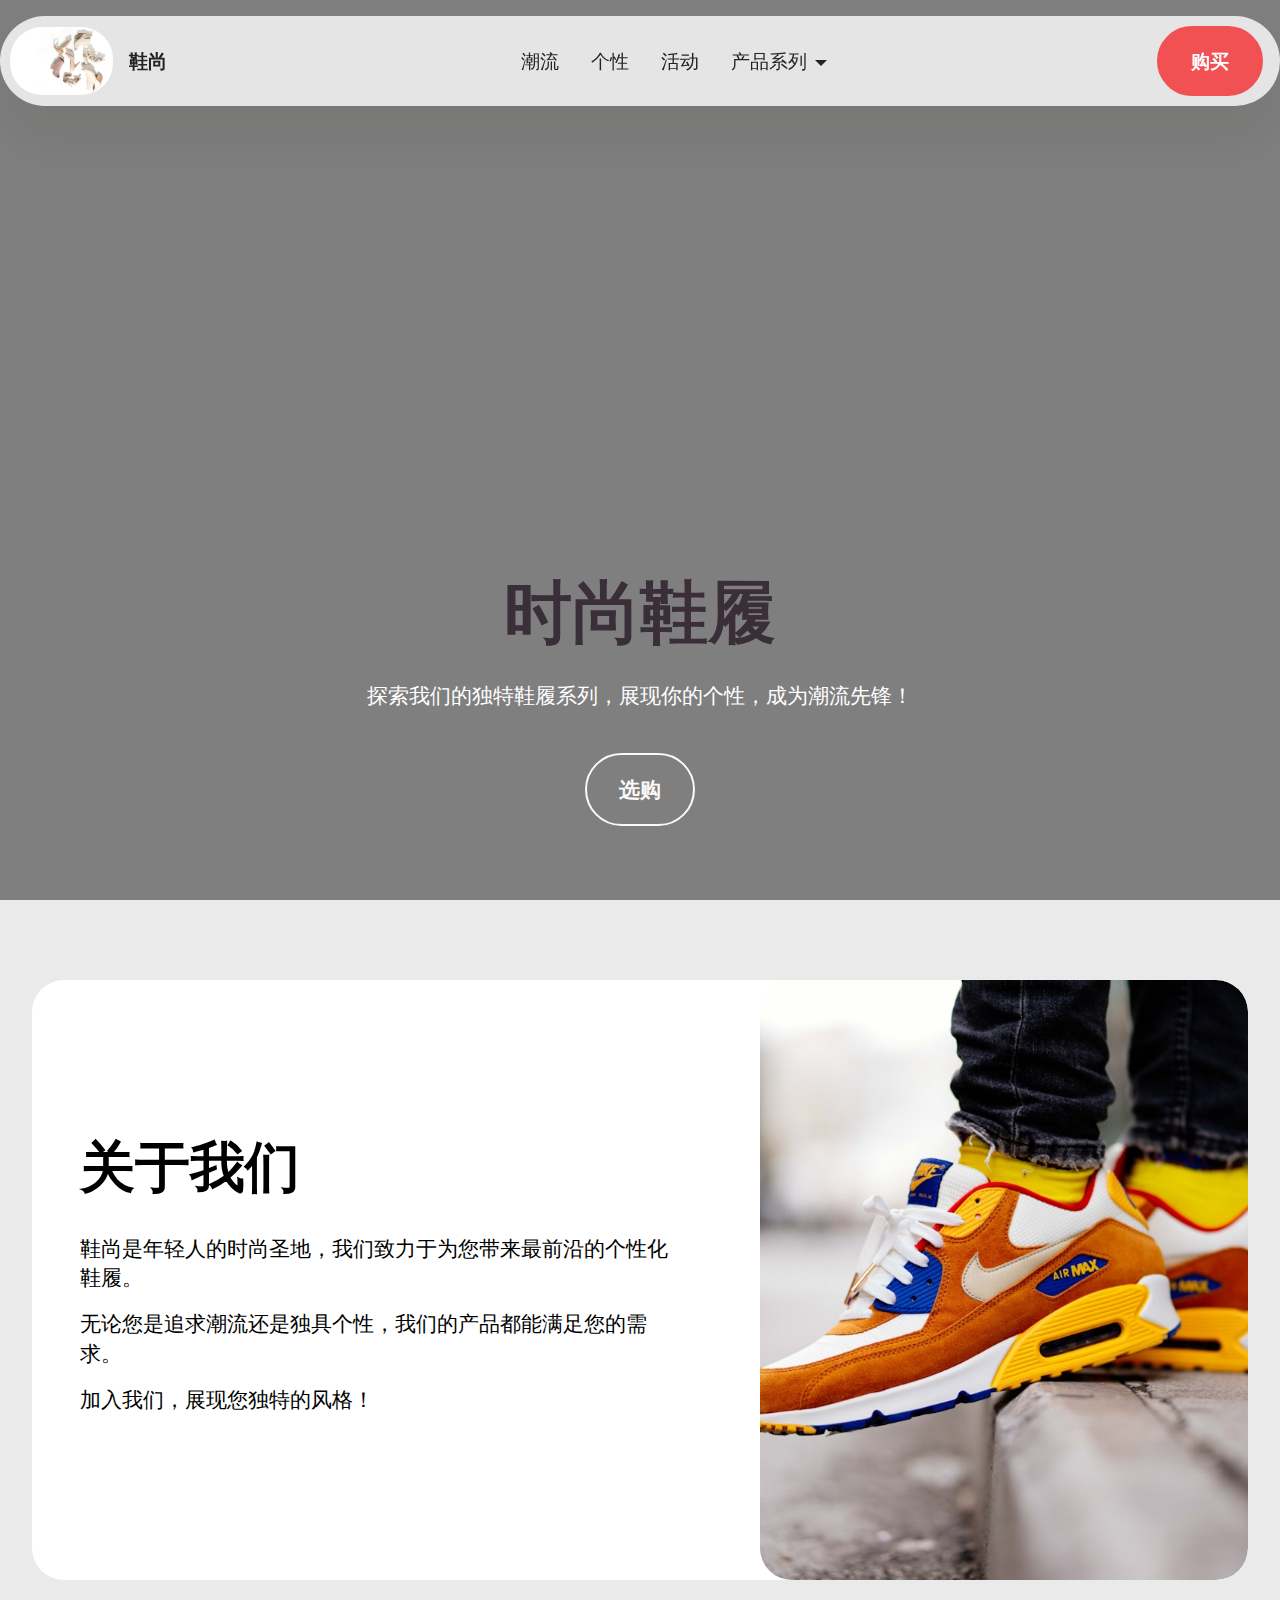
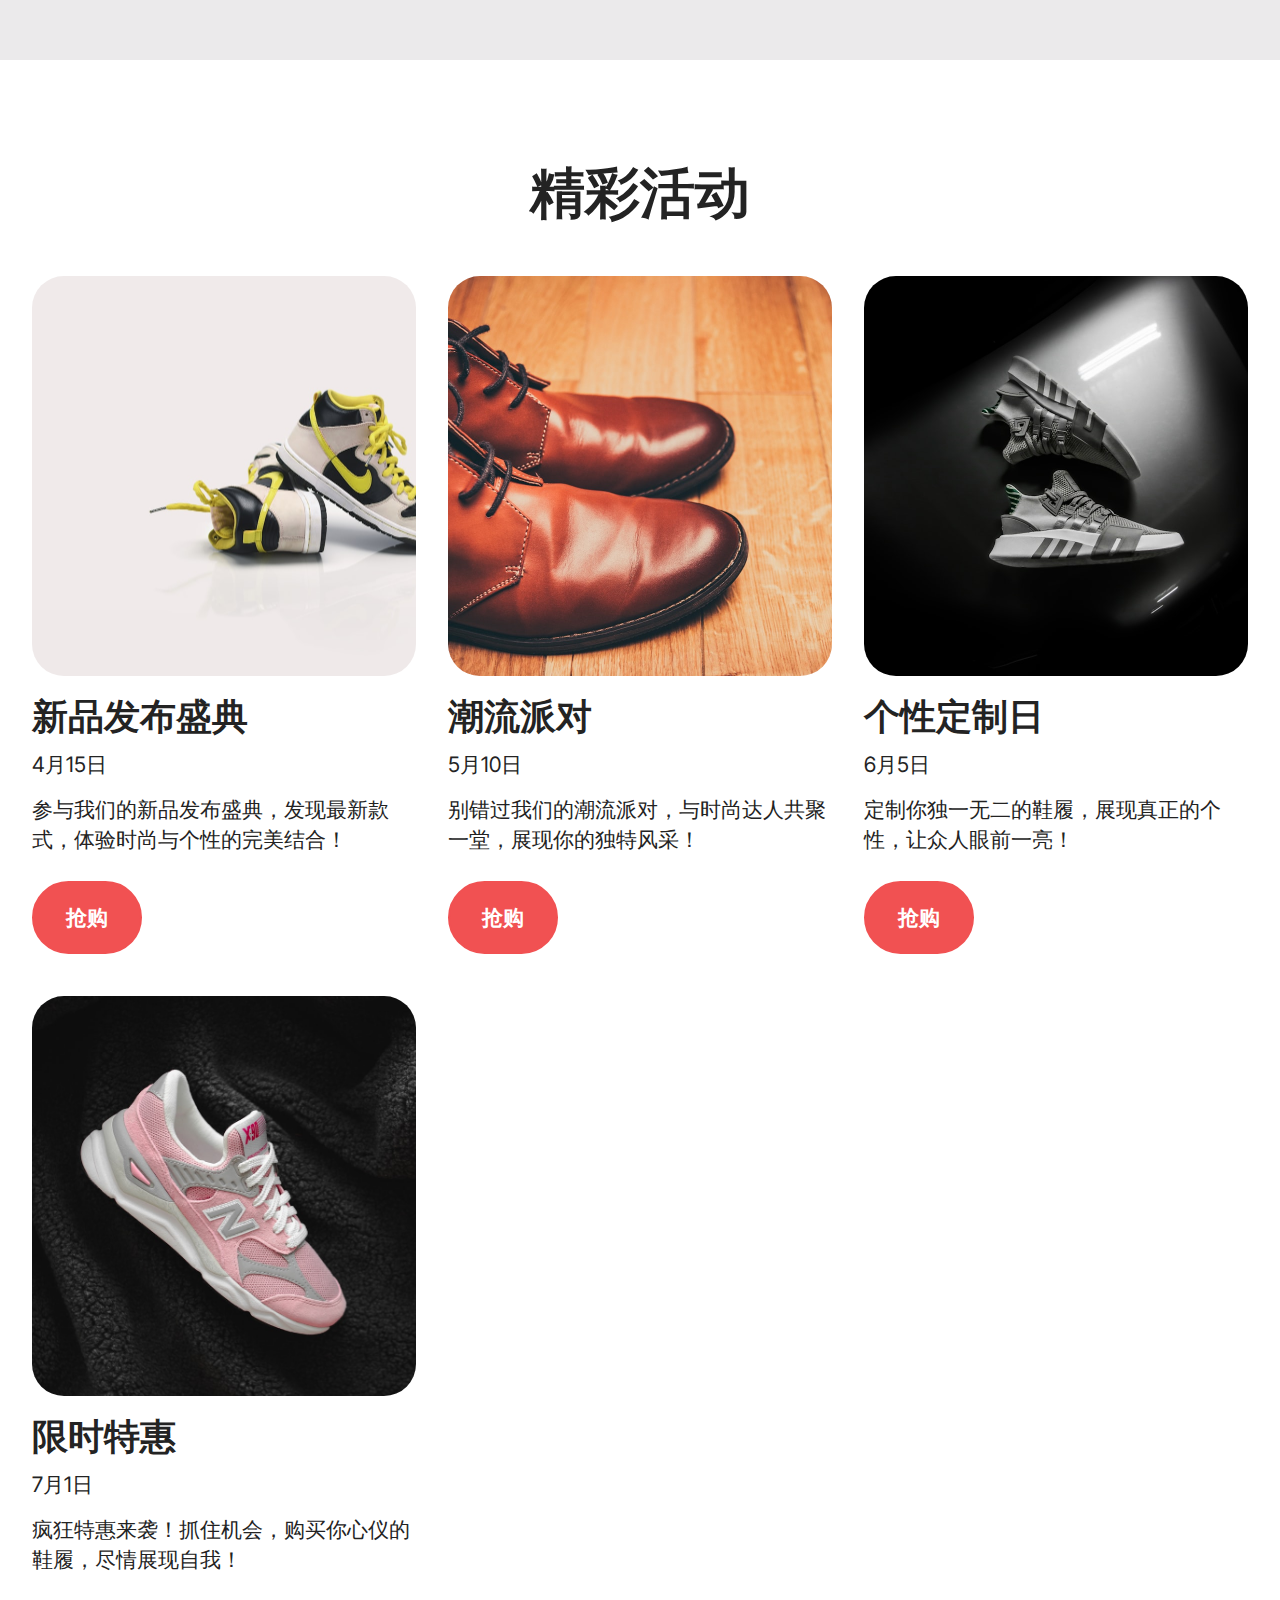
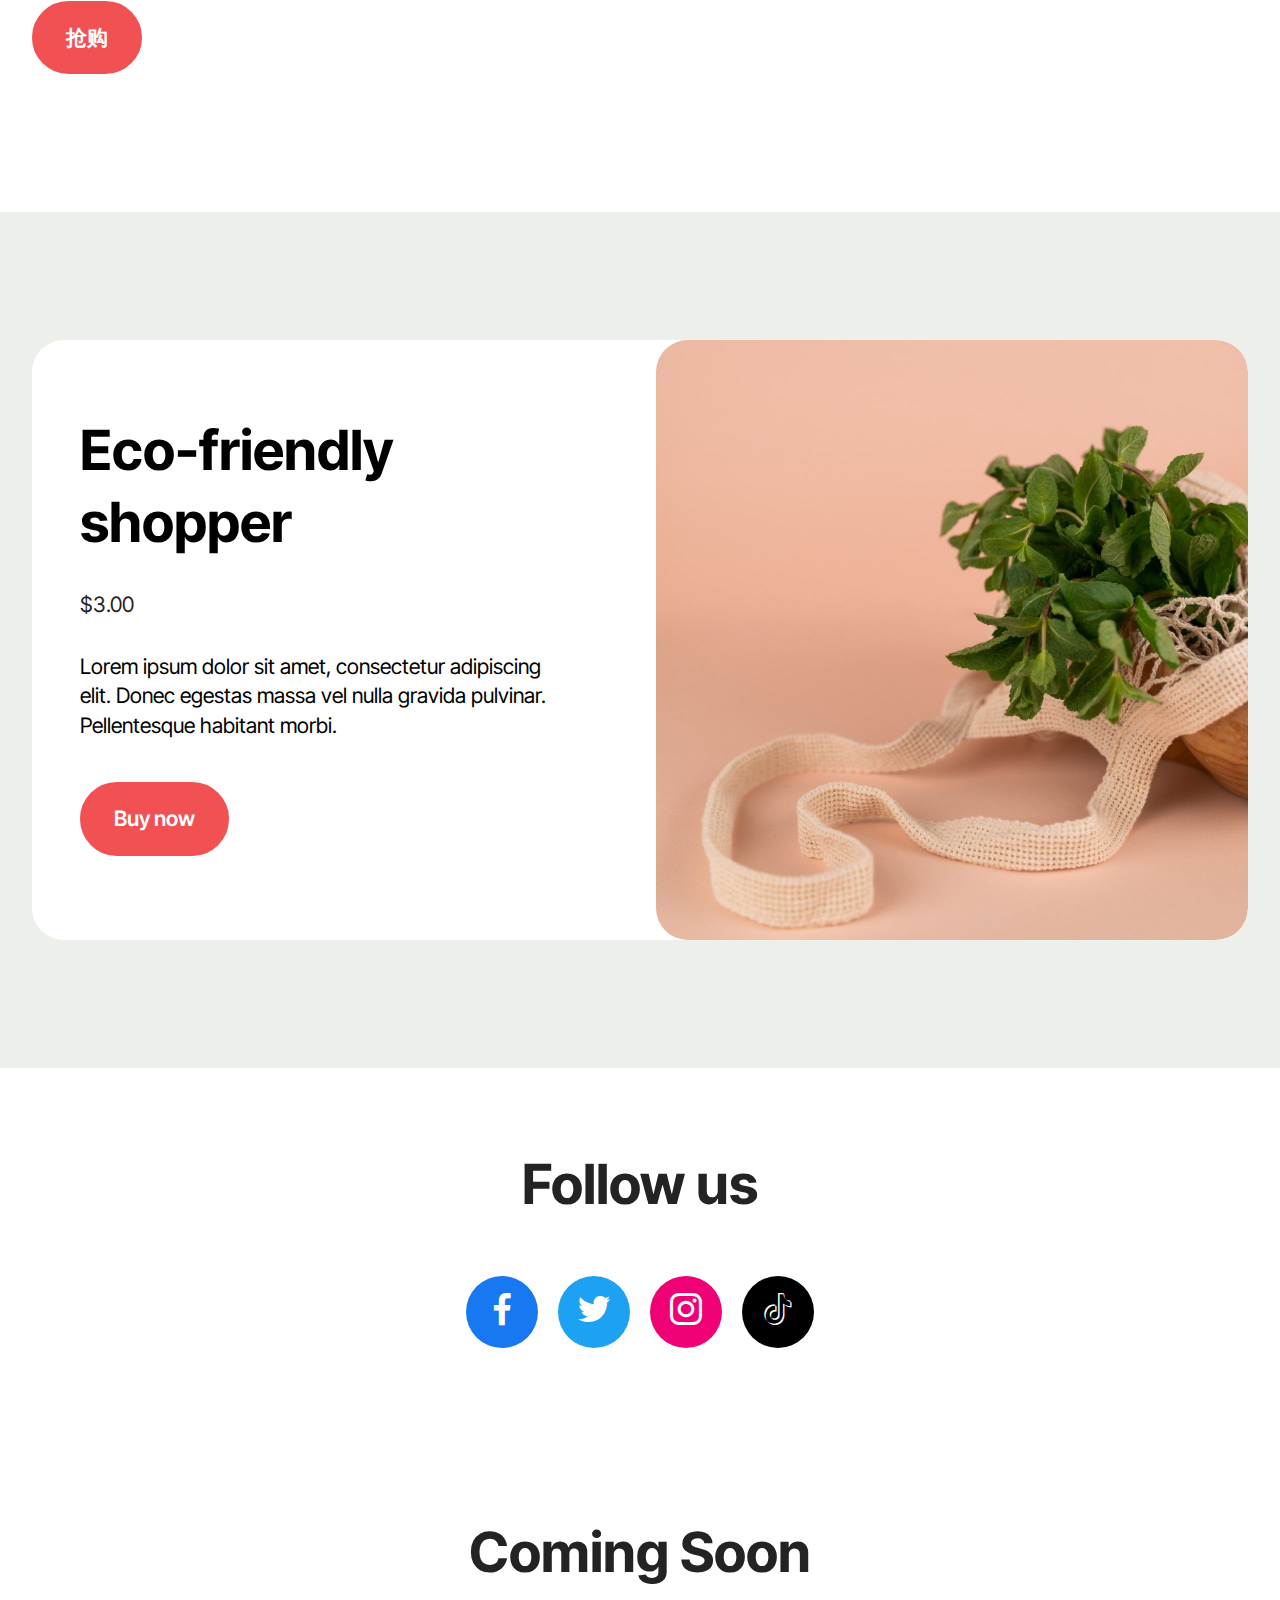
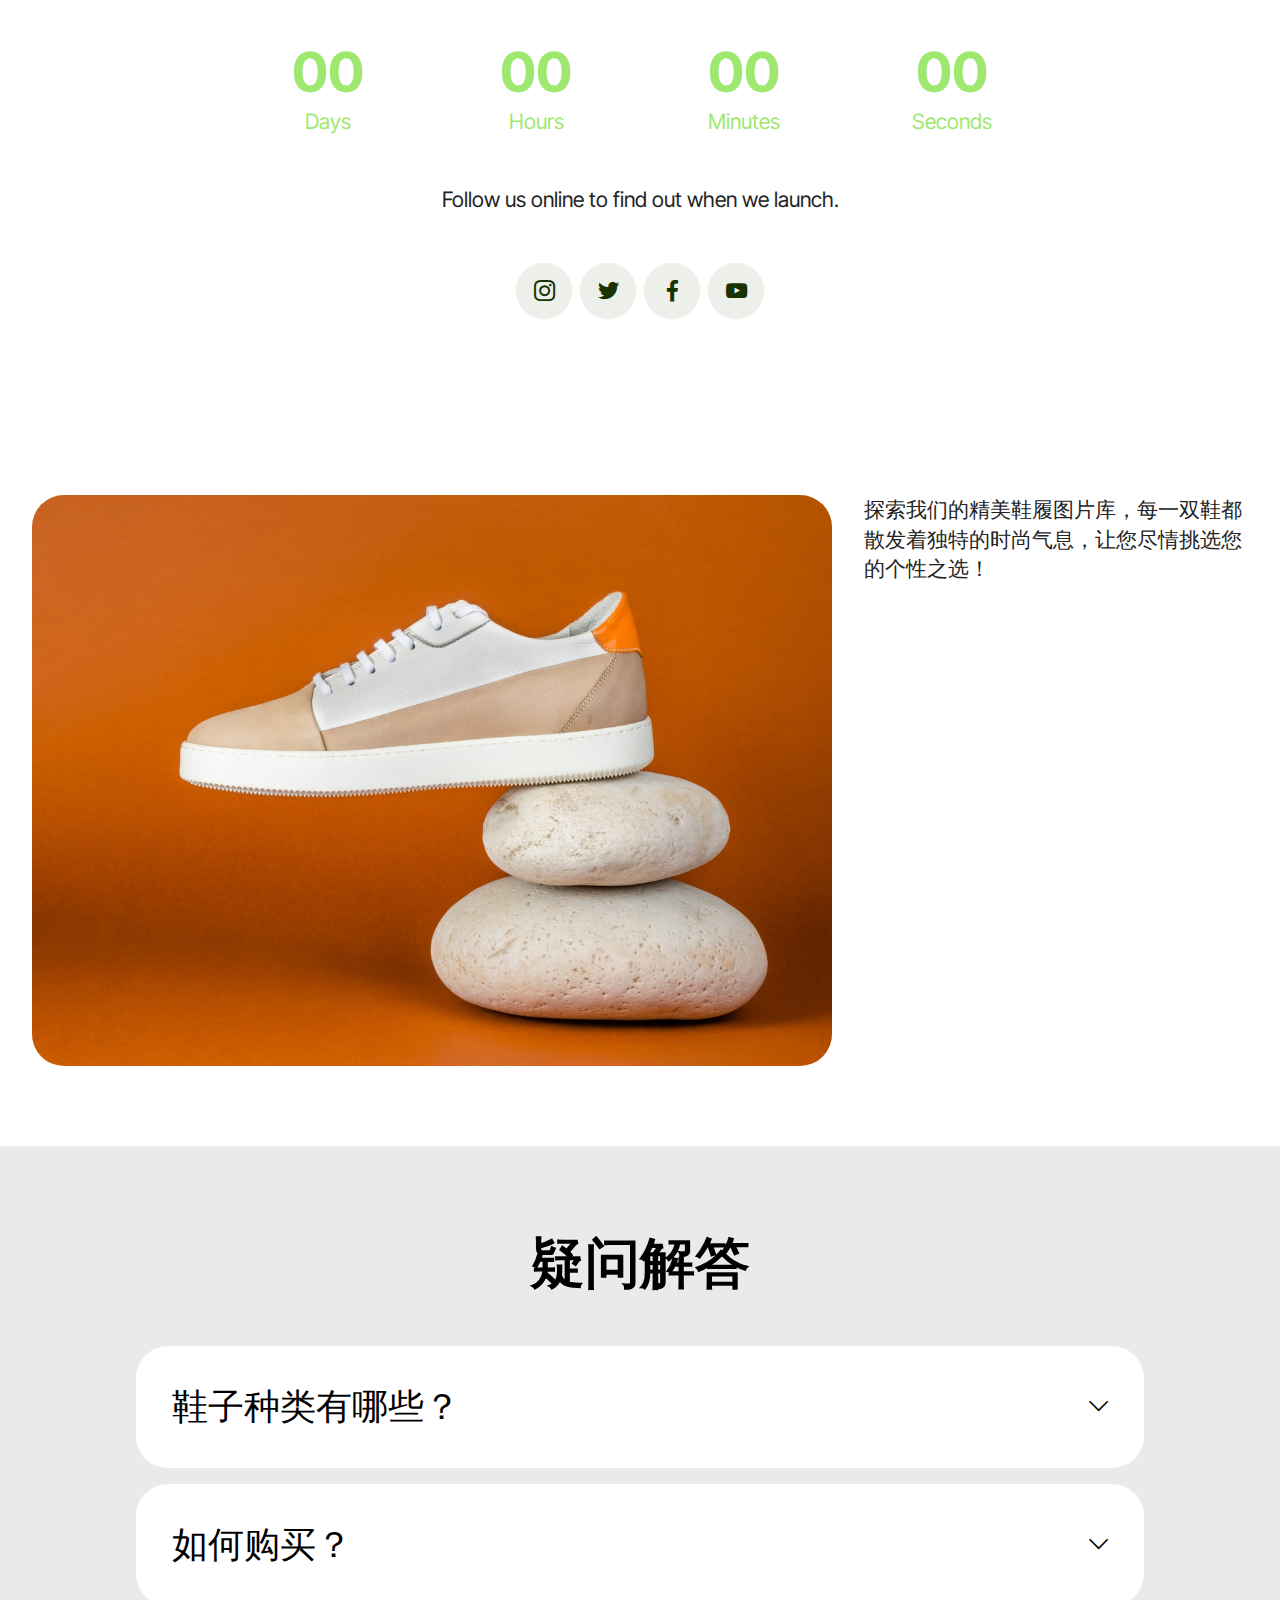
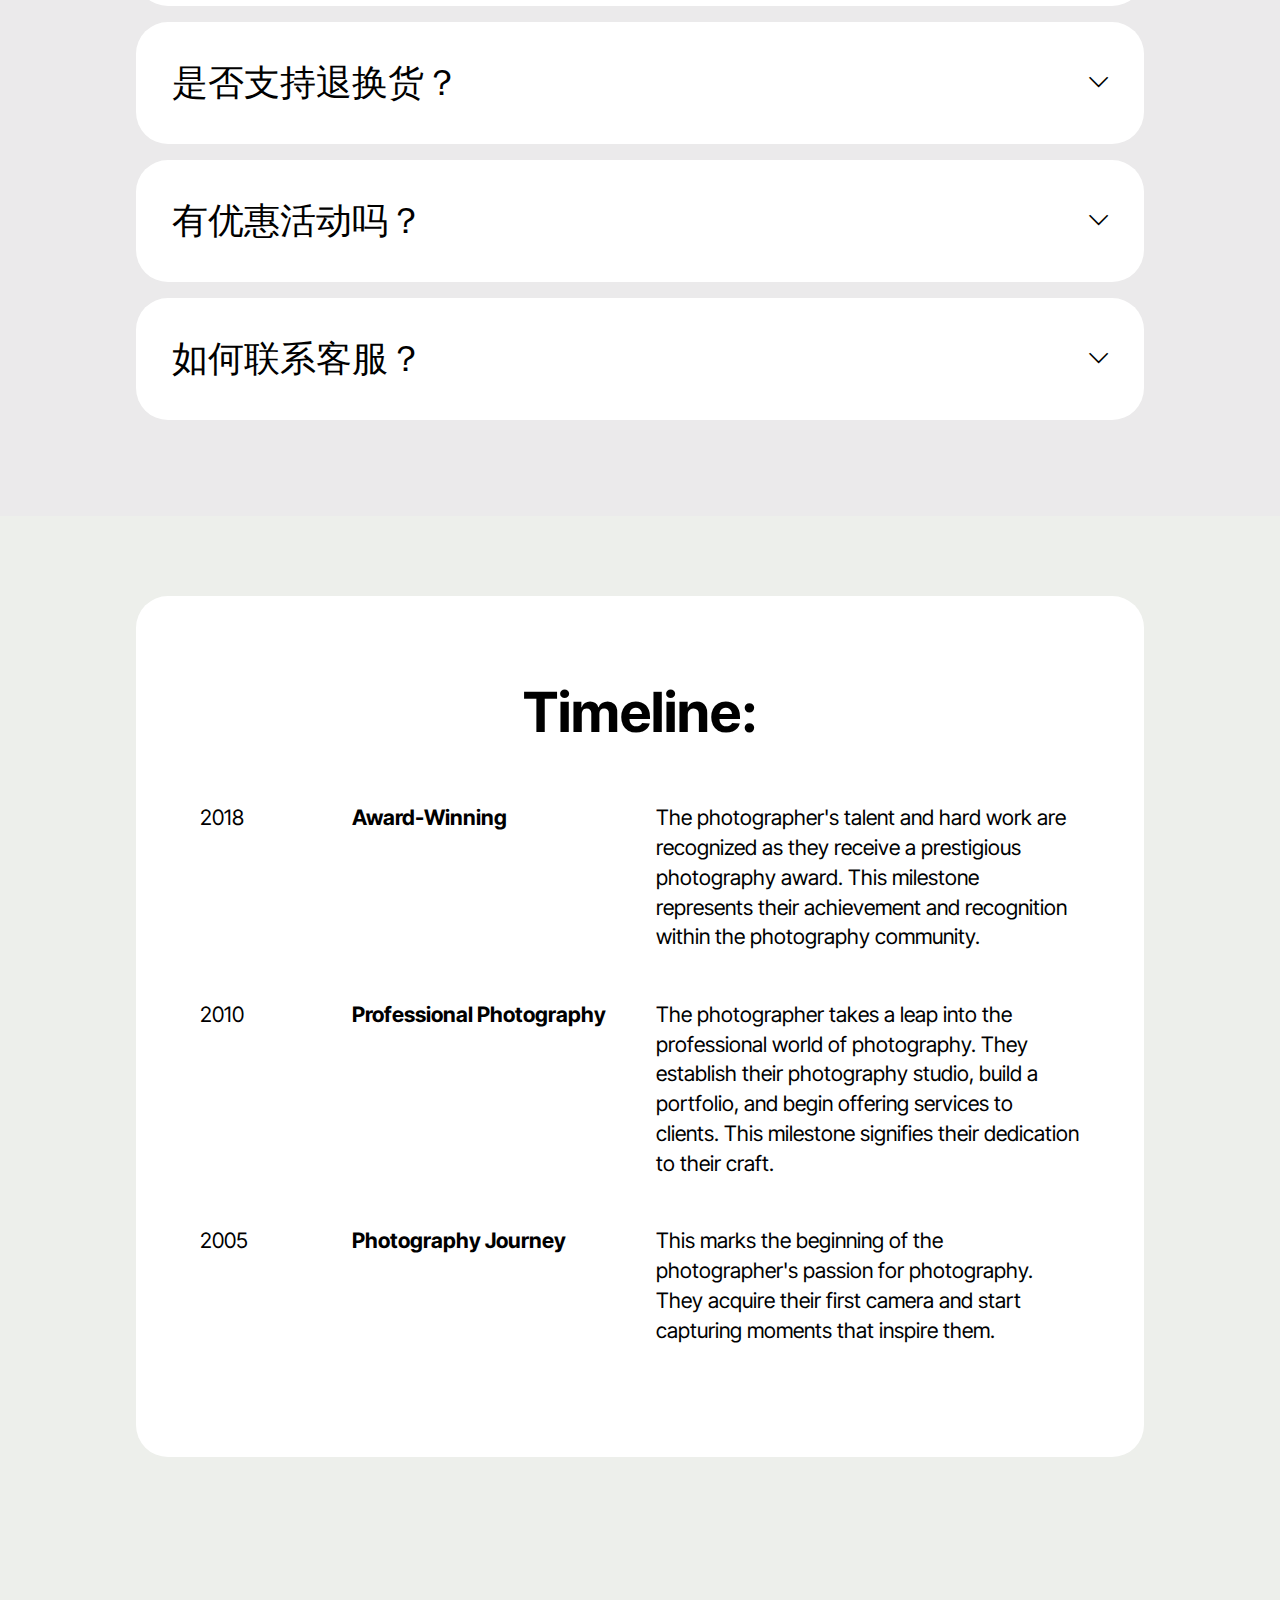
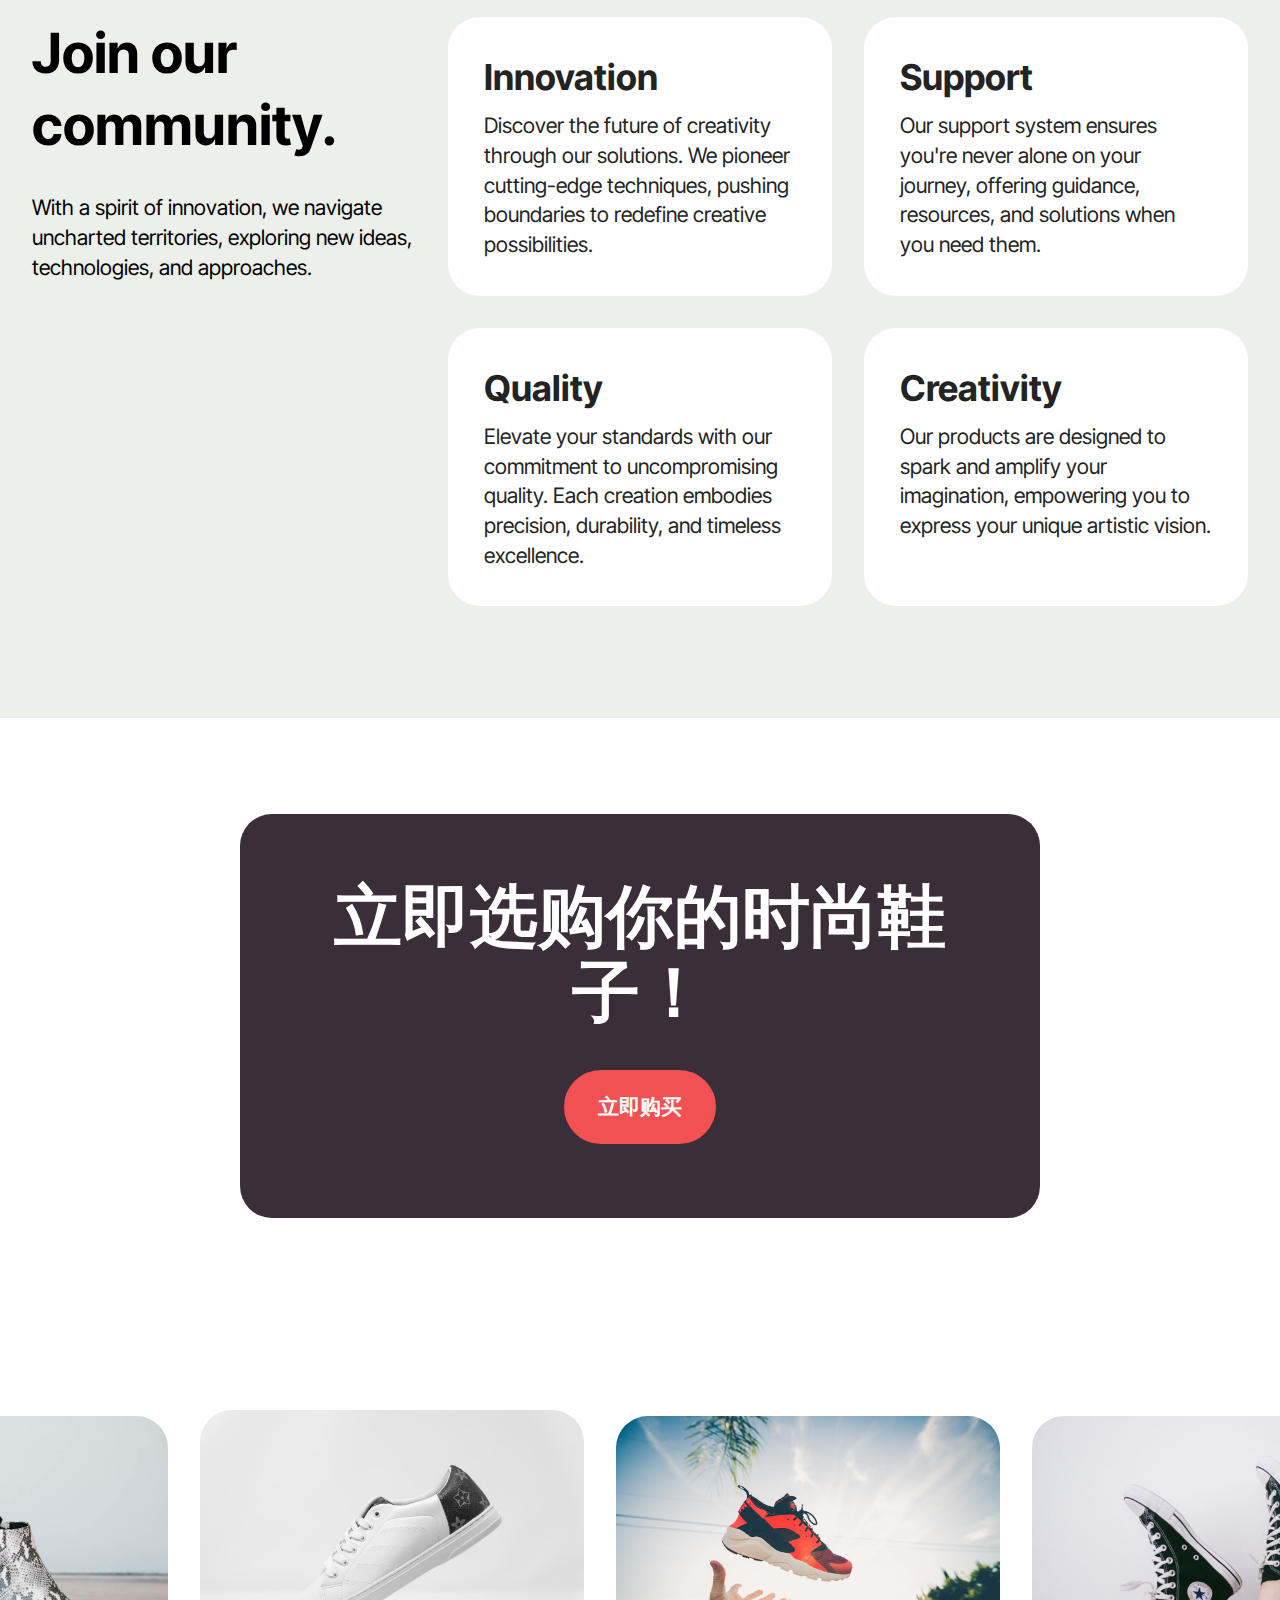
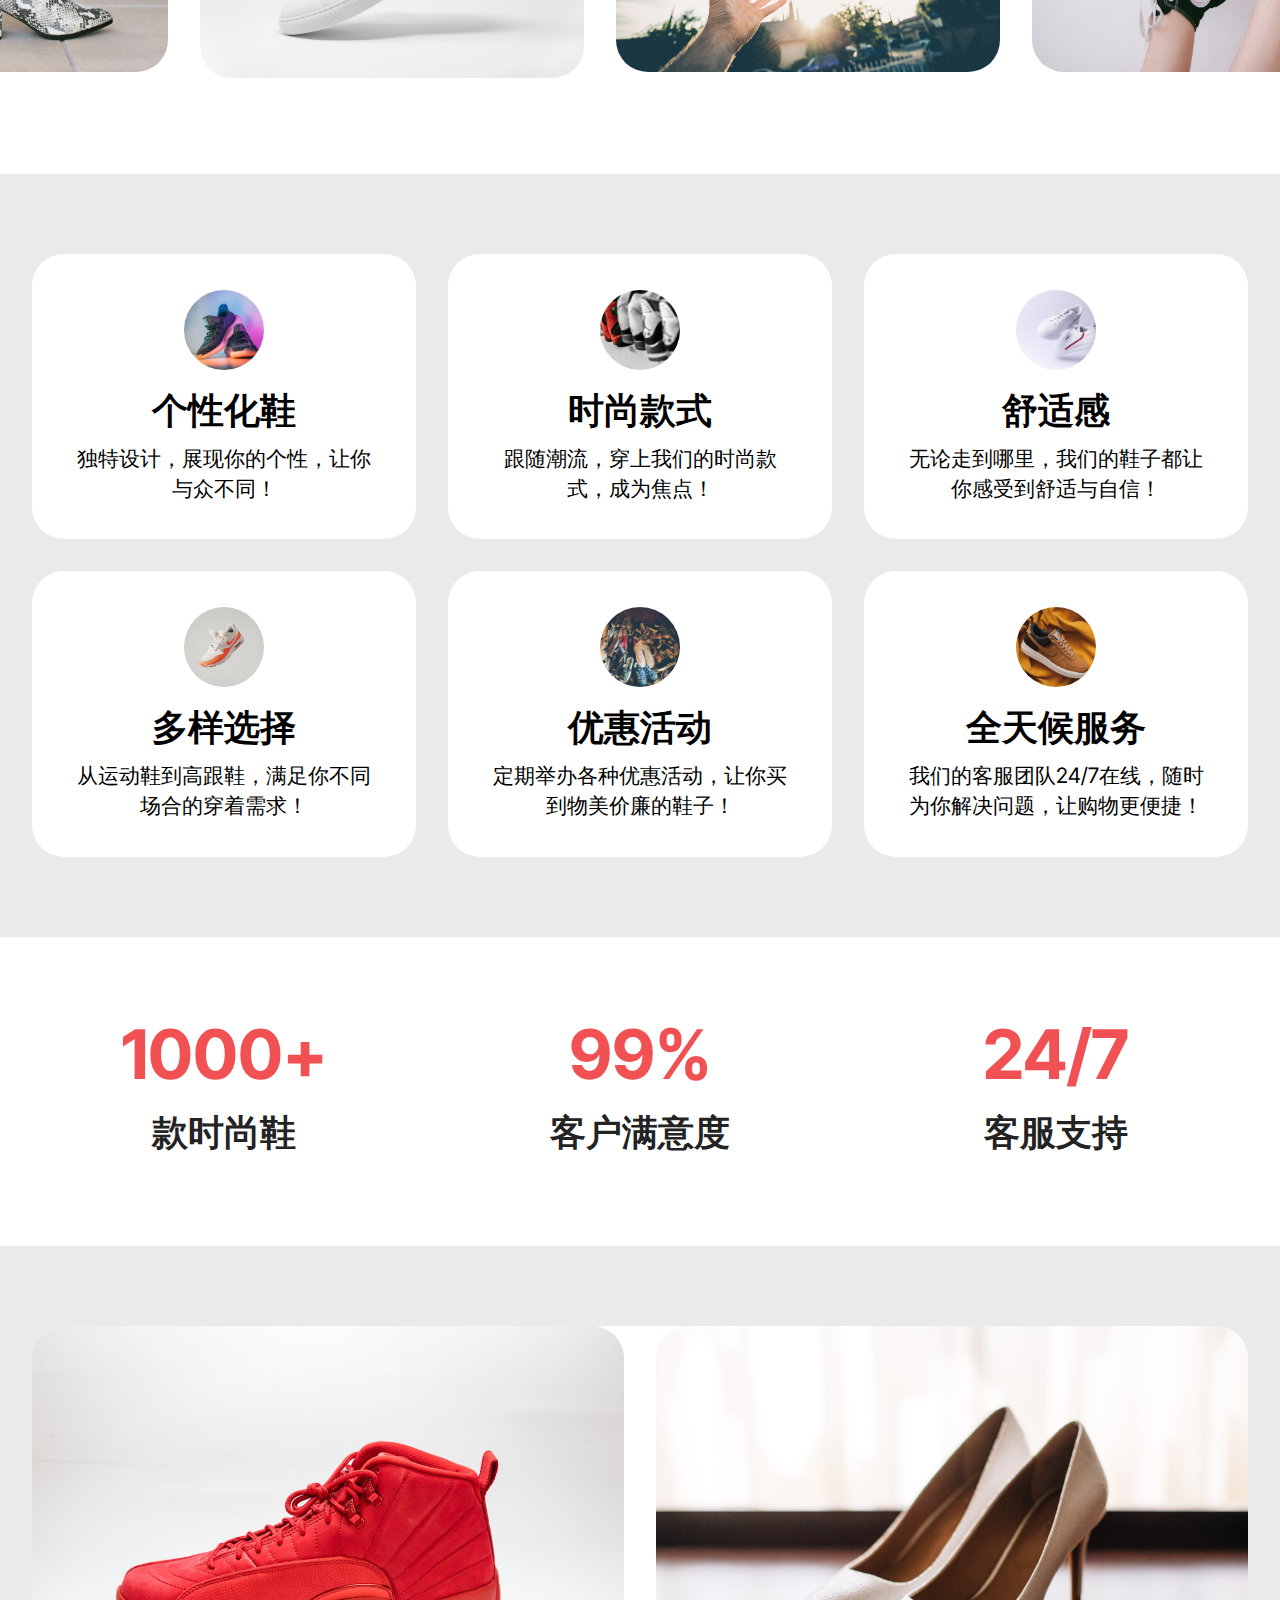
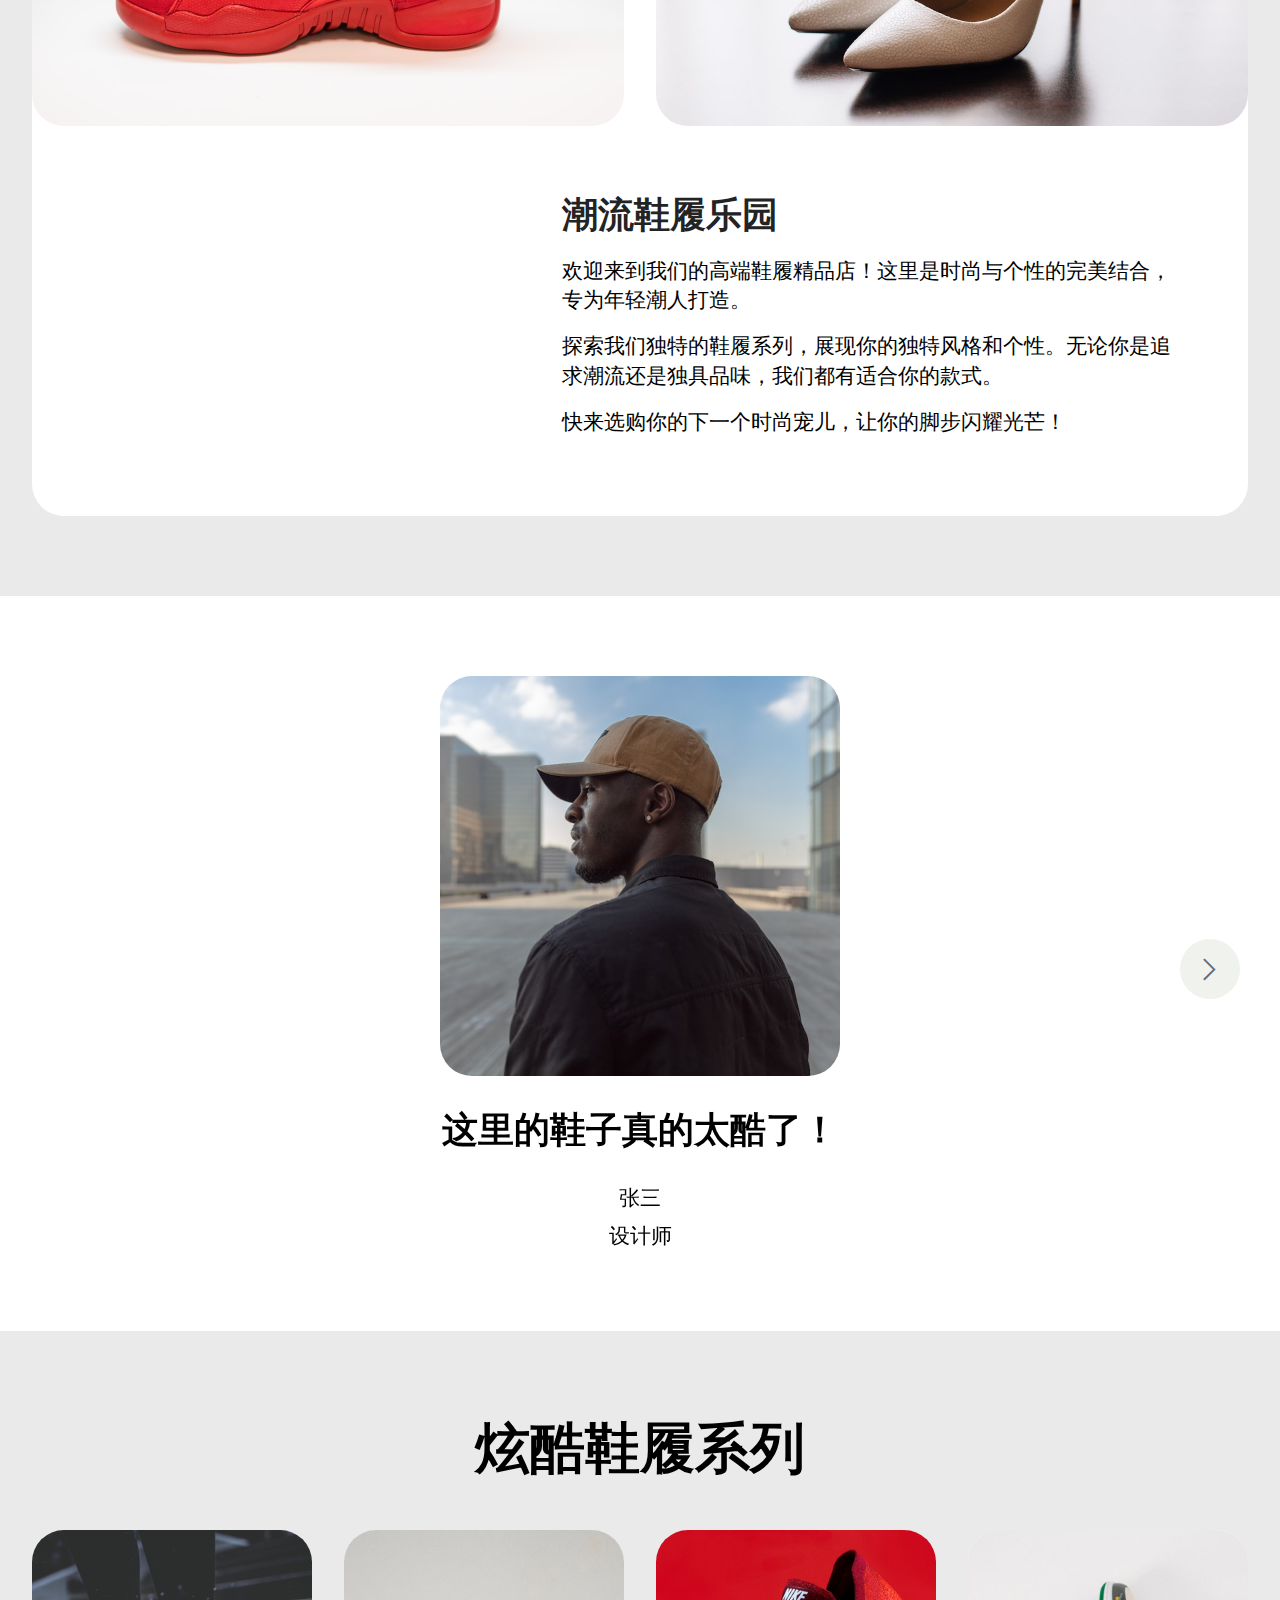
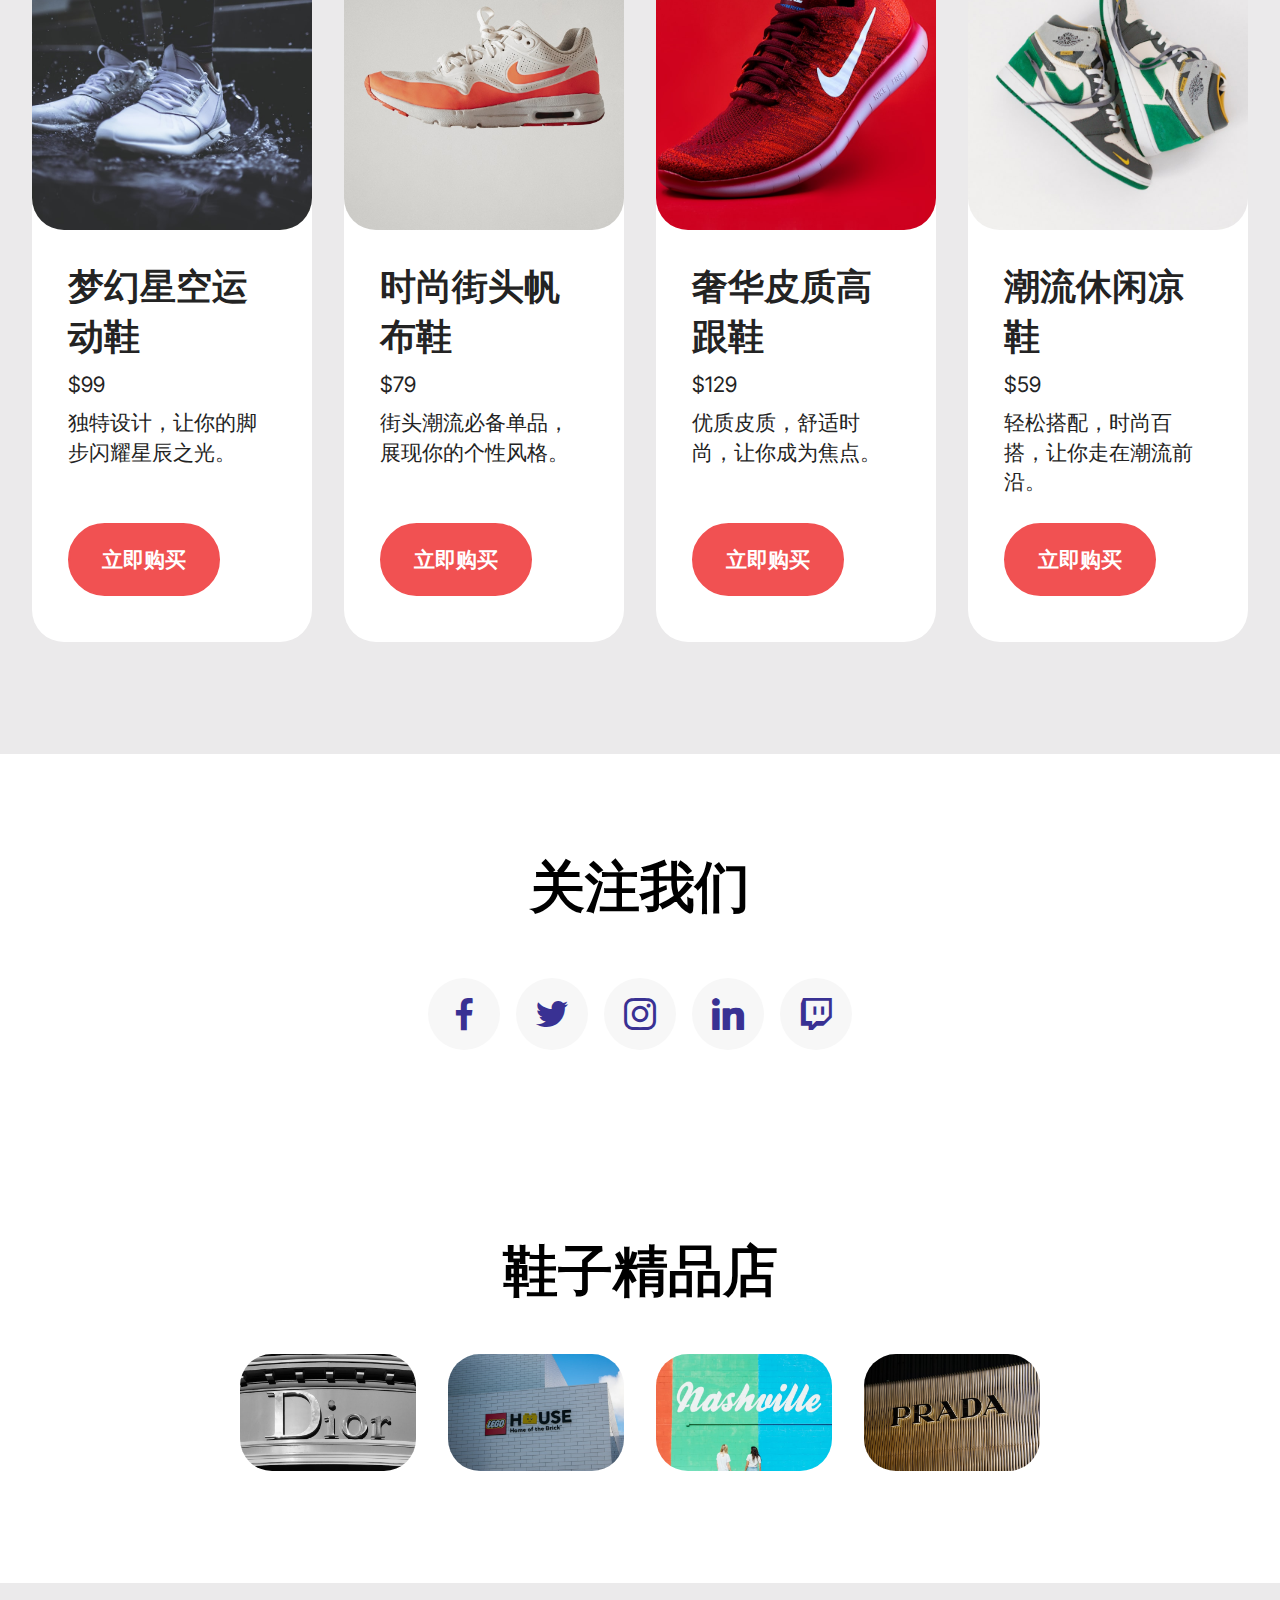
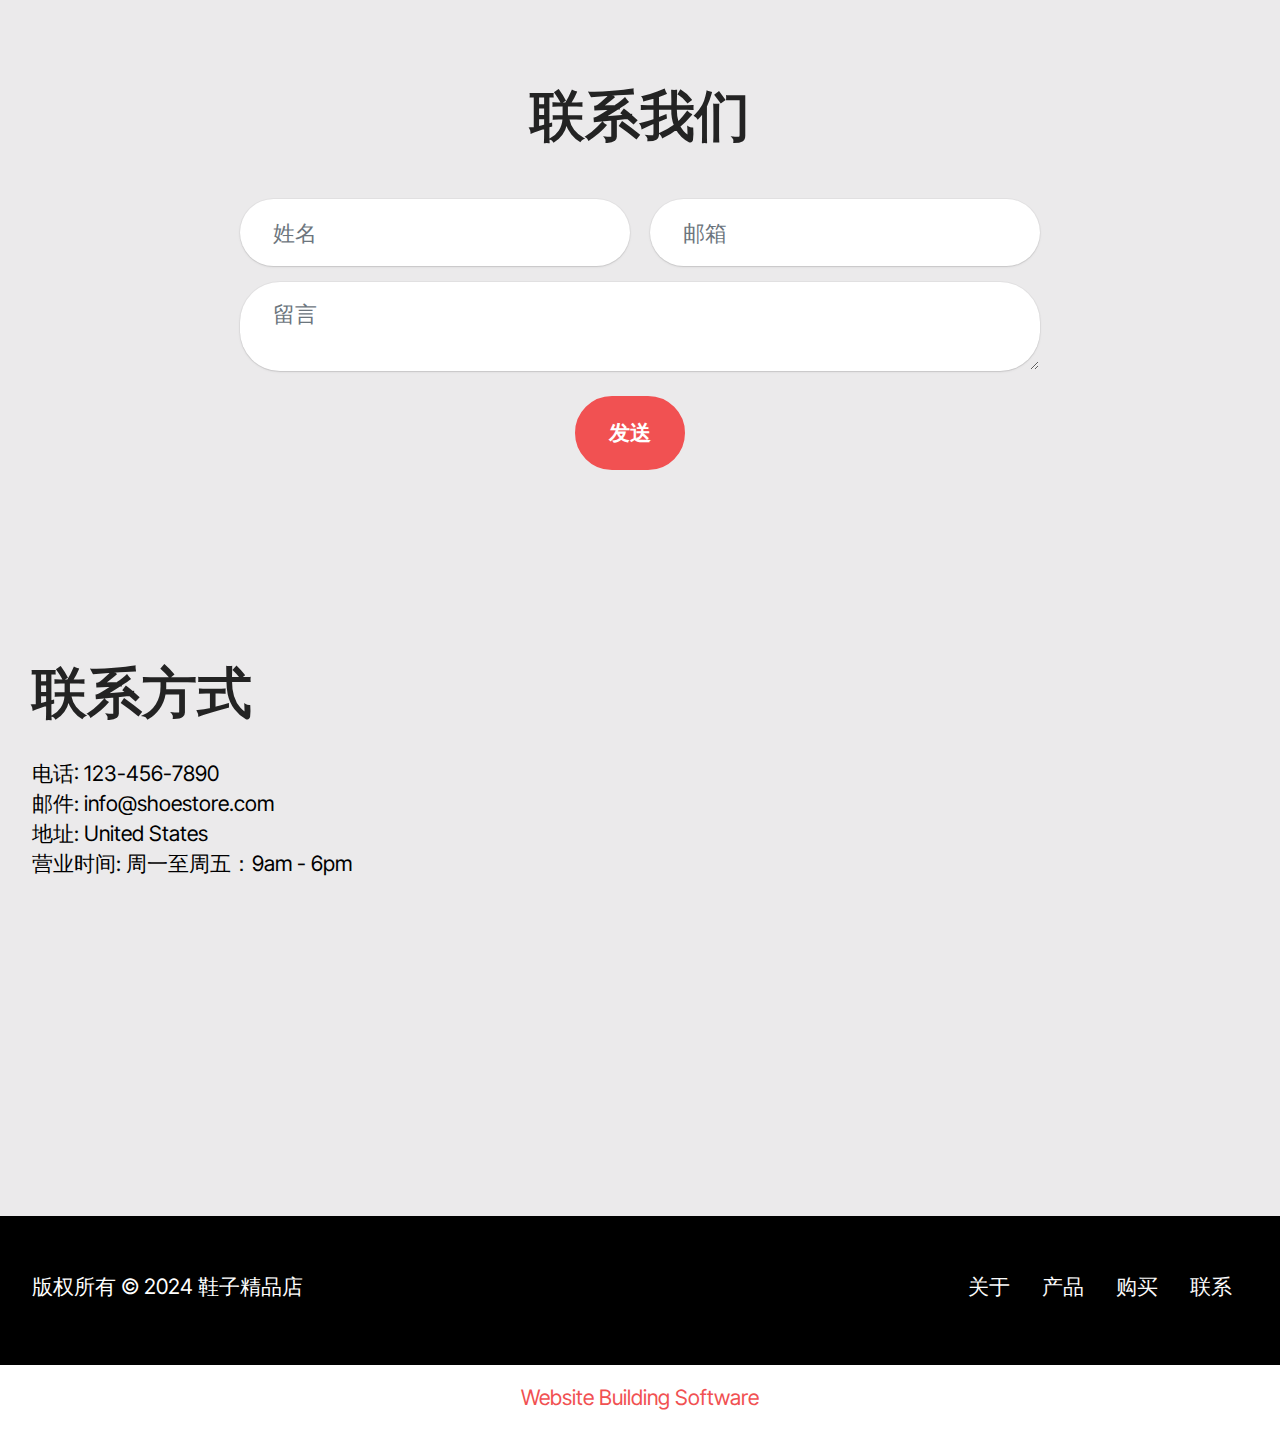
==== commit 4f2c34a2: "Add files via upload" ====
--- a/index.html
+++ b/index.html
@@ -21,7 +21,7 @@
   <link rel="stylesheet" href="assets/theme/css/style.css">
   <link rel="preload" href="https://fonts.googleapis.com/css2?family=Inter+Tight:wght@400;700&display=swap&display=swap" as="style" onload="this.onload=null;this.rel='stylesheet'">
   <noscript><link rel="stylesheet" href="https://fonts.googleapis.com/css2?family=Inter+Tight:wght@400;700&display=swap&display=swap"></noscript>
-  <link rel="preload" as="style" href="assets/mobirise/css/mbr-additional.css?v=G4DQ1J"><link rel="stylesheet" href="assets/mobirise/css/mbr-additional.css?v=G4DQ1J" type="text/css">
+  <link rel="preload" as="style" href="assets/mobirise/css/mbr-additional.css?v=c7fFg5"><link rel="stylesheet" href="assets/mobirise/css/mbr-additional.css?v=c7fFg5" type="text/css">
 
   
   
@@ -51,8 +51,7 @@
 				</div>
 			</button>
 			<div class="collapse navbar-collapse" id="navbarSupportedContent">
-				<ul class="navbar-nav nav-dropdown" data-app-modern-menu="true">
-					<li class="nav-item">
+				<ul class="navbar-nav nav-dropdown" data-app-modern-menu="true"><li class="nav-item">
 						<a class="nav-link link text-black display-4" href="https://mobiri.se">潮流</a>
 					</li>
 					<li class="nav-item">
@@ -60,8 +59,7 @@
 					</li>
 					<li class="nav-item">
 						<a class="nav-link link text-black display-4" href="https://mobiri.se">活动</a>
-					</li>
-				</ul>
+					</li><li class="nav-item dropdown"><a class="nav-link link text-black dropdown-toggle show display-4" href="https://mobiri.se" data-toggle="dropdown-submenu" data-bs-toggle="dropdown" data-bs-auto-close="outside" aria-expanded="false">产品系列</a><div class="dropdown-menu show" aria-labelledby="dropdown-668" data-bs-popper="none"><a class="text-black dropdown-item display-4" href="https://mobiri.se">女鞋</a><a class="text-black show dropdown-item display-4" href="https://mobiri.se">男鞋</a></div></li></ul>
 				
 				<div class="navbar-buttons mbr-section-btn">
 					<a class="btn btn-primary display-4" href="https://mobiri.se">购买</a>
@@ -138,7 +136,7 @@
       </div>
     </div>
     <div class="row">
-      <div class="item features-image col-12 col-md-6 col-lg-3 active">
+      <div class="item features-image col-12 col-md-6 col-lg-4 active">
         <div class="item-wrapper">
           <div class="item-img mb-3">
             <img src="assets/images/photo-1524532787116-e70228437bbe.jpeg" alt="Mobirise Website Builder" title="">
@@ -155,7 +153,7 @@
           </div>
         </div>
       </div>
-      <div class="item features-image col-12 col-md-6 col-lg-3">
+      <div class="item features-image col-12 col-md-6 col-lg-4">
         <div class="item-wrapper">
           <div class="item-img mb-3">
             <img src="assets/images/photo-1449505278894-297fdb3edbc1.jpeg" alt="Mobirise Website Builder" title="" data-slide-to="1" data-bs-slide-to="1">
@@ -166,13 +164,11 @@
             </h5>
             <p class="mbr-text mbr-fonts-style mb-3 display-7">5月10日</p>
             <p class="mbr-text mbr-fonts-style mb-3 display-7">别错过我们的潮流派对，与时尚达人共聚一堂，展现你的独特风采！</p>
-            <div class="mbr-section-btn item-footer">
-              <a href="" class="btn item-btn btn-primary display-7">抢购</a>
-            </div>
+            <div class="mbr-section-btn item-footer"><a href="" class="btn item-btn btn-primary display-7">抢购</a></div>
           </div>
         </div>
       </div>
-      <div class="item features-image col-12 col-md-6 col-lg-3">
+      <div class="item features-image col-12 col-md-6 col-lg-4">
         <div class="item-wrapper">
           <div class="item-img mb-3">
             <img src="assets/images/photo-1518002171953-a080ee817e1f.jpeg" alt="Mobirise Website Builder" title="" data-slide-to="2" data-bs-slide-to="2">
@@ -189,7 +185,7 @@
           </div>
         </div>
       </div>
-      <div class="item features-image col-12 col-md-6 col-lg-3">
+      <div class="item features-image col-12 col-md-6 col-lg-4">
         <div class="item-wrapper">
           <div class="item-img mb-3">
             <img src="assets/images/photo-1551107696-a4b0c5a0d9a2.jpeg" alt="Mobirise Website Builder" title="" data-slide-to="2" data-bs-slide-to="2">
@@ -237,9 +233,7 @@
                   egestas massa vel nulla gravida pulvinar. Pellentesque
                   habitant morbi.<br>
                 </p>
-                <div class="mbr-section-btn mt-3">
-                  <a class="btn btn-lg btn-primary display-7" href="https://mobiri.se">Buy now</a>
-                </div>
+                <div class="mbr-section-btn mt-3"><a class="btn btn-lg btn-primary display-7">Buy now</a></div>
               </div>
             </div>
           </div>
@@ -1109,7 +1103,7 @@
         </div>
         <div class="row justify-content-center">
             <div class="col-lg-8 mx-auto mbr-form" data-form-type="formoid">
-                <form action="https://mobirise.eu/" method="POST" class="mbr-form form-with-styler" data-form-title="Form Name"><input type="hidden" name="email" data-form-email="true" value="C/EIgj3g4RHYZqKhq2slqKcr9lTBIf7rZM4ebv3QZczByqddtiuiMcJd4mNIKpgUx7ZcyolKZ3aN9G0WPVt6QVi3HO0ngeSjFZfZX6O6mRIfhbsdq0flBIvsA6Cx/Ip0">
+                <form action="https://mobirise.eu/" method="POST" class="mbr-form form-with-styler" data-form-title="Form Name"><input type="hidden" name="email" data-form-email="true" value="SUskIIdPngDdgZZu6Cd0BwIOFSmH94rhpcu3NkqgZMLsVV9OJnPPskV90rFNPCrvGUSmJ9ELeyeC1KnM8DAJdvTlac/KeZauGUb5tcppHVjxjzs1BZKjGhn6mCXPs/1u">
                     <div class="row">
                         <div hidden="hidden" data-form-alert="" class="alert alert-success col-12">Thanks for filling out the form!</div>
                         <div hidden="hidden" data-form-alert-danger="" class="alert alert-danger col-12">
@@ -1195,7 +1189,7 @@
             </div>
         </div>
     </div>
-</section><section class="display-7" style="padding: 0;align-items: center;justify-content: center;flex-wrap: wrap;    align-content: center;display: flex;position: relative;height: 4rem;"><a href="https://mobiri.se/3170842" style="flex: 1 1;height: 4rem;position: absolute;width: 100%;z-index: 1;"><img alt="" style="height: 4rem;" src="[data-uri]"></a><p style="margin: 0;text-align: center;" class="display-7">&#8204;</p><a style="z-index:1" href="https://mobirise.com/builder/ai-website-creator.html">Best AI Website Creator</a></section><script src="assets/bootstrap/js/bootstrap.bundle.min.js"></script>  <script src="assets/parallax/jarallax.js"></script>  <script src="assets/smoothscroll/smooth-scroll.js"></script>  <script src="assets/ytplayer/index.js"></script>  <script src="assets/dropdown/js/navbar-dropdown.js"></script>  <script src="assets/vimeoplayer/player.js"></script>  <script src="assets/countdown/countdown.js"></script>  <script src="assets/mbr-switch-arrow/mbr-switch-arrow.js"></script>  <script src="assets/scrollgallery/scroll-gallery.js"></script>  <script src="assets/masonry/masonry.pkgd.min.js"></script>  <script src="assets/imagesloaded/imagesloaded.pkgd.min.js"></script>  <script src="assets/embla/embla.min.js"></script>  <script src="assets/embla/script.js"></script>  <script src="assets/theme/js/script.js"></script>  <script src="assets/formoid/formoid.min.js"></script>  
+</section><section class="display-7" style="padding: 0;align-items: center;justify-content: center;flex-wrap: wrap;    align-content: center;display: flex;position: relative;height: 4rem;"><a href="https://mobiri.se/3170842" style="flex: 1 1;height: 4rem;position: absolute;width: 100%;z-index: 1;"><img alt="" style="height: 4rem;" src="[data-uri]"></a><p style="margin: 0;text-align: center;" class="display-7">&#8204;</p><a style="z-index:1" href="https://mobirise.com"> Website Building Software</a></section><script src="assets/bootstrap/js/bootstrap.bundle.min.js"></script>  <script src="assets/parallax/jarallax.js"></script>  <script src="assets/smoothscroll/smooth-scroll.js"></script>  <script src="assets/ytplayer/index.js"></script>  <script src="assets/dropdown/js/navbar-dropdown.js"></script>  <script src="assets/vimeoplayer/player.js"></script>  <script src="assets/countdown/countdown.js"></script>  <script src="assets/mbr-switch-arrow/mbr-switch-arrow.js"></script>  <script src="assets/scrollgallery/scroll-gallery.js"></script>  <script src="assets/masonry/masonry.pkgd.min.js"></script>  <script src="assets/imagesloaded/imagesloaded.pkgd.min.js"></script>  <script src="assets/embla/embla.min.js"></script>  <script src="assets/embla/script.js"></script>  <script src="assets/theme/js/script.js"></script>  <script src="assets/formoid/formoid.min.js"></script>  
   
   
 </body>
